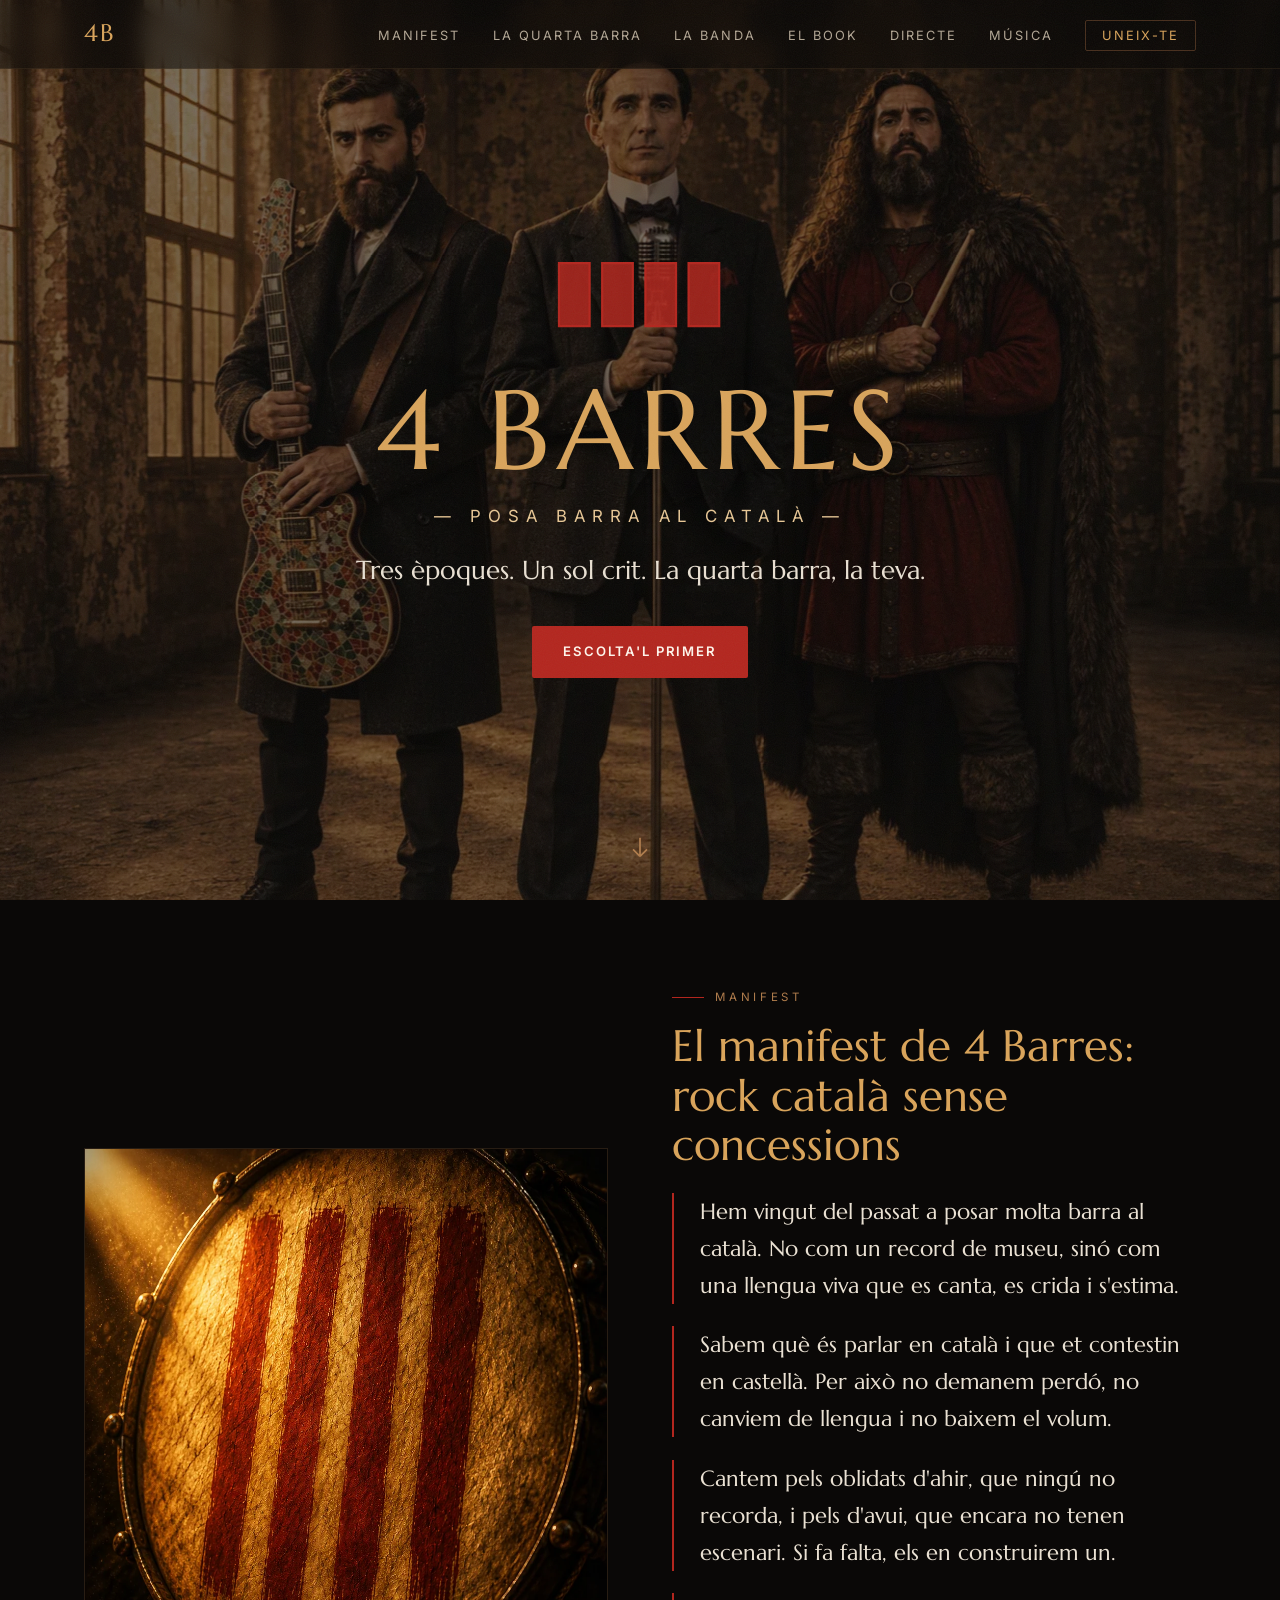
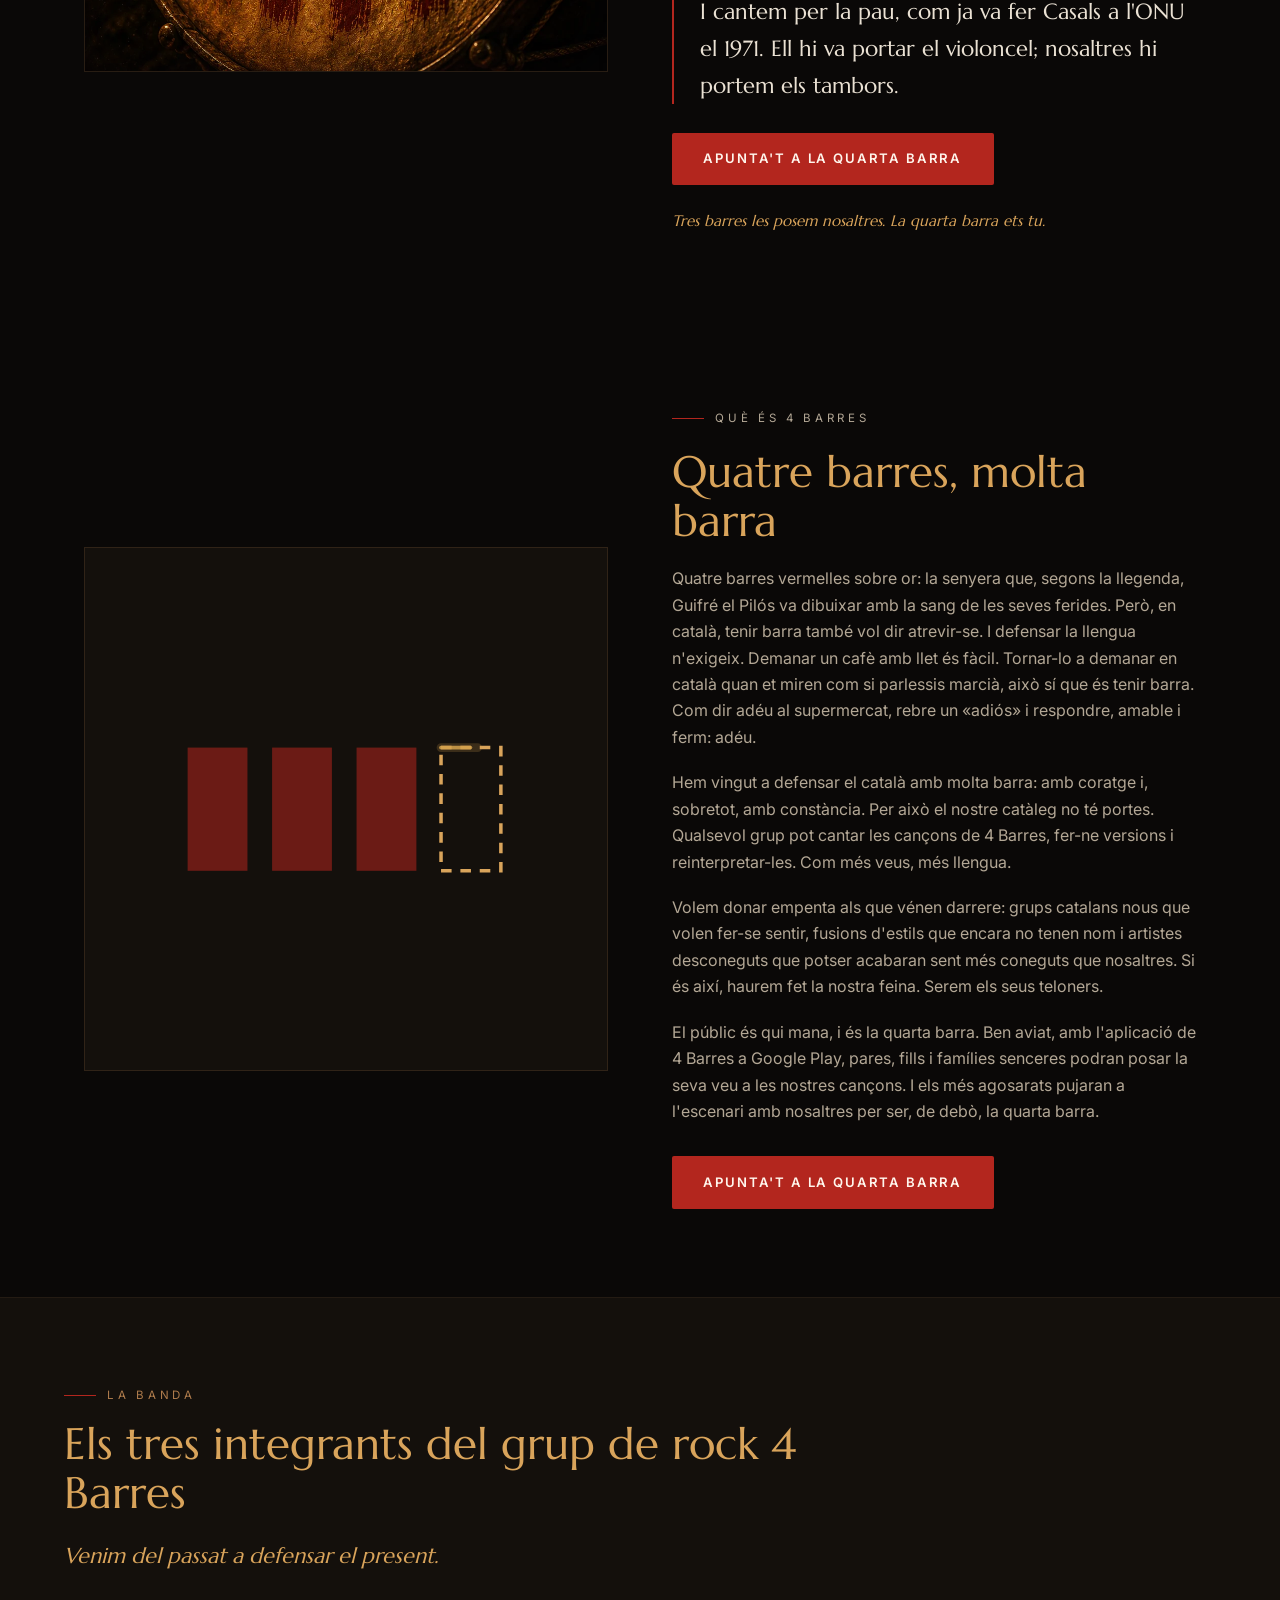
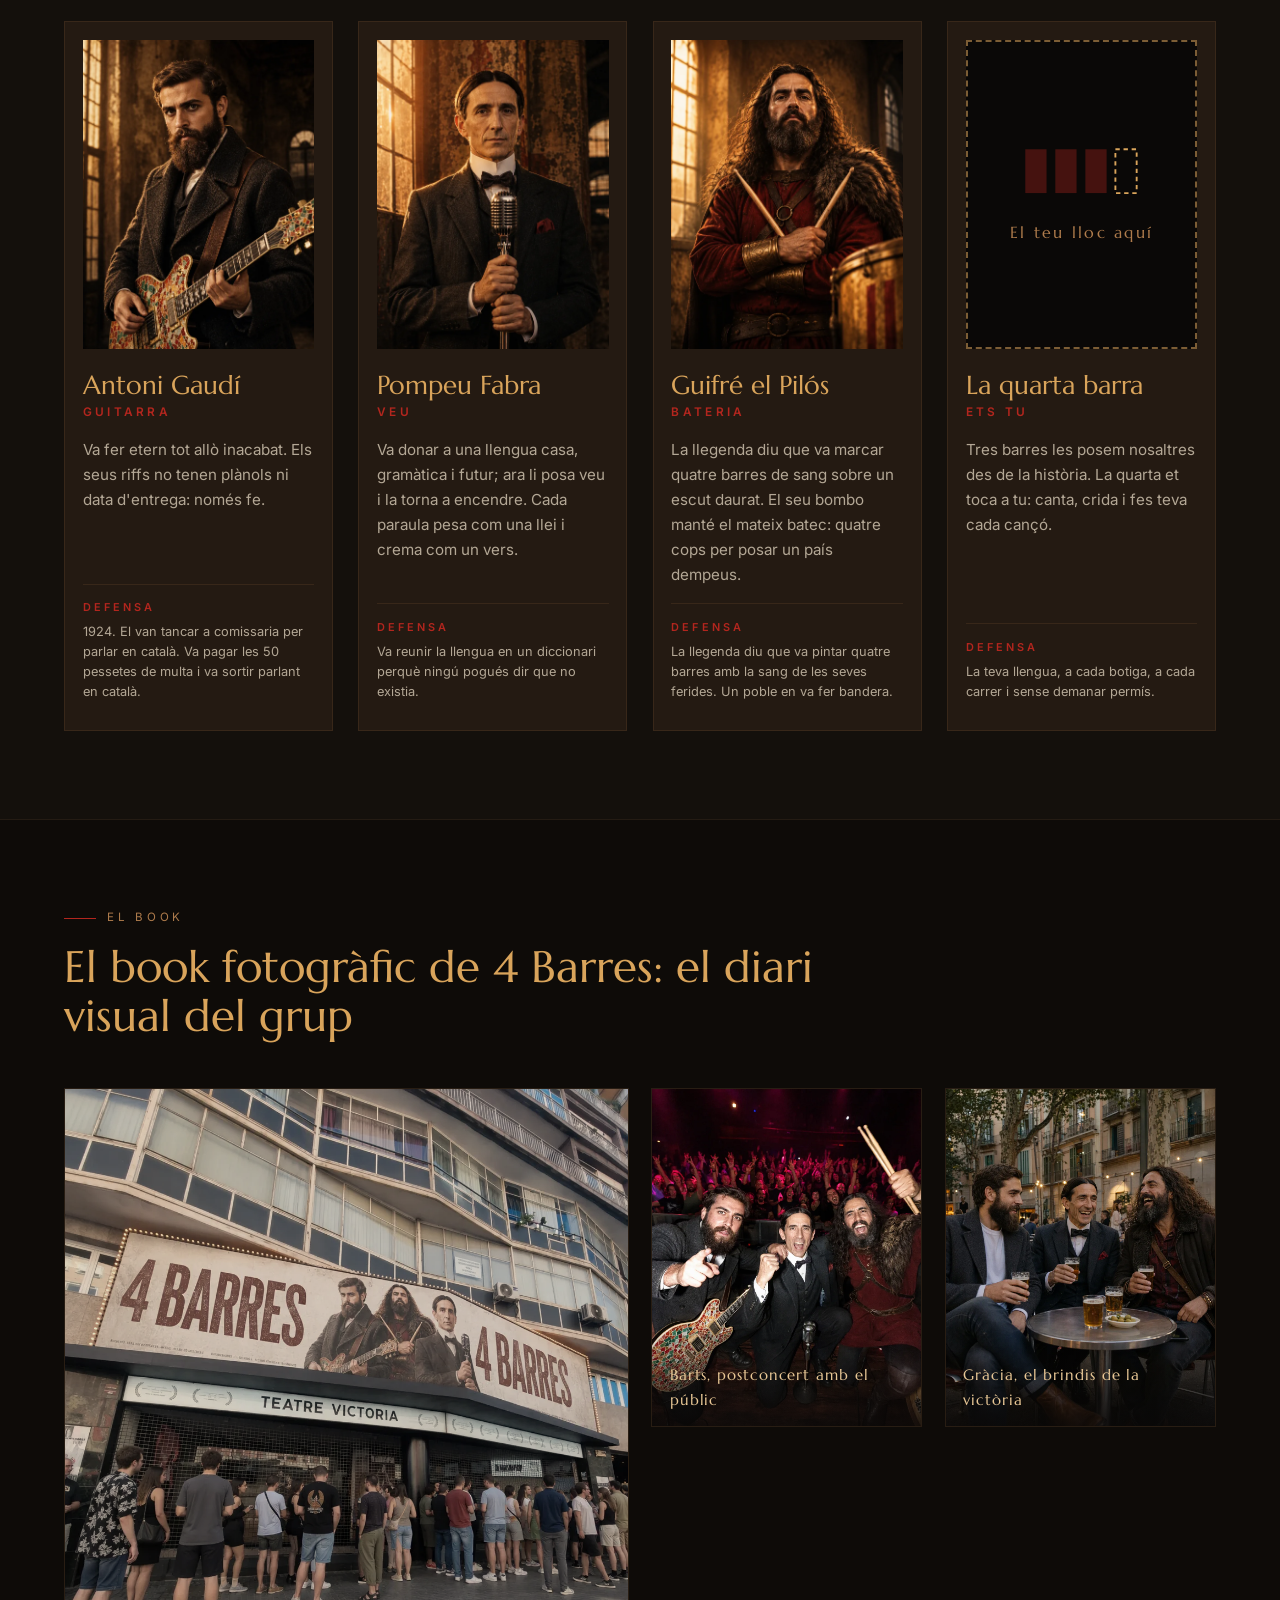
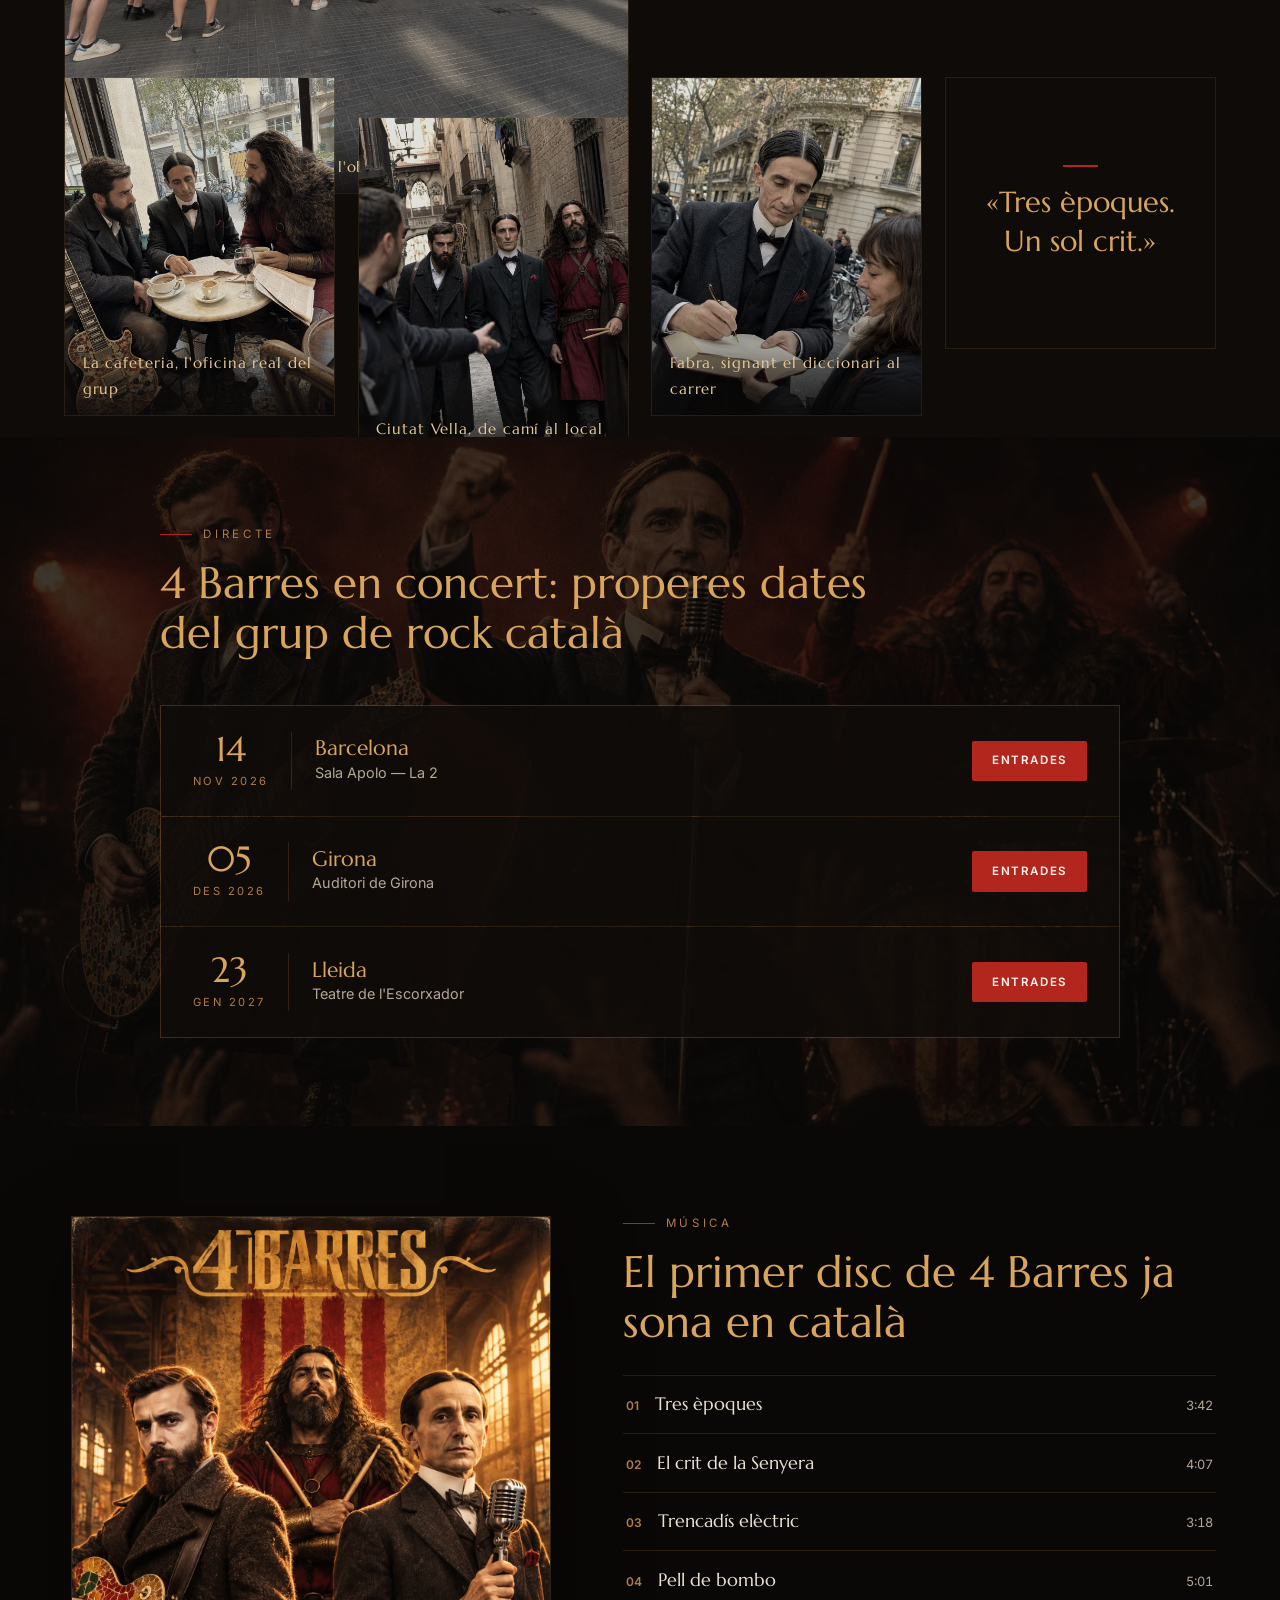
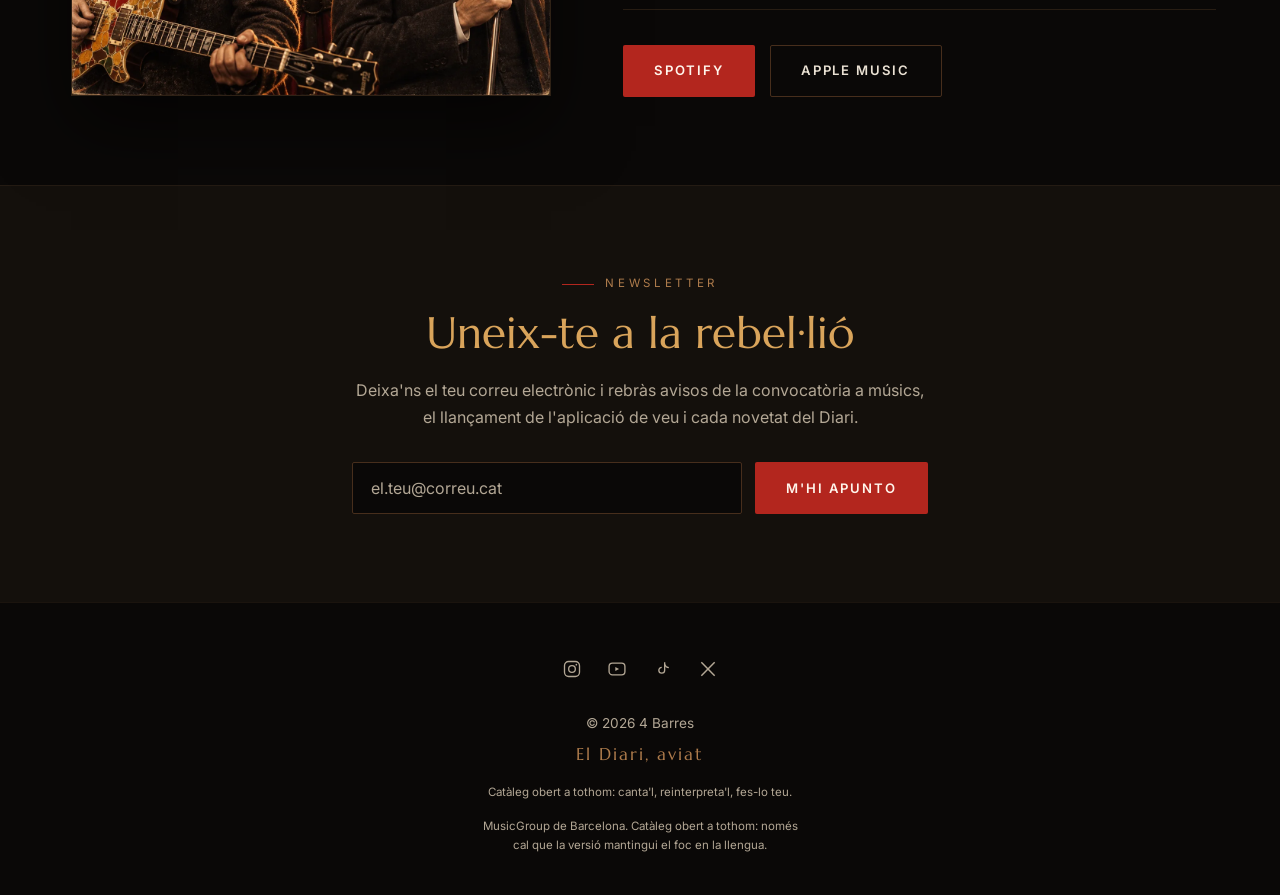
==== index.html @ 34c11846 "Actualitzacio de continguts: eslogan, manifest, quarta barra, banda i book" ====
<!DOCTYPE html>
<html lang="ca">
<head>
  <meta charset="UTF-8">
  <meta name="viewport" content="width=device-width, initial-scale=1.0">

  <!-- SEO principal -->
  <title>4 Barres | Posa barra al català</title>
  <meta name="description" content="4 Barres, el primer grup de rock català interactiu: Gaudí, Fabra i Guifré a la banda; la quarta barra ets tu. Catàleg obert i rock amb molta barra.">
  <meta name="robots" content="index, follow">
  <link rel="canonical" href="https://www.4barres.cat/">

  <!-- Open Graph -->
  <meta property="og:type" content="website">
  <meta property="og:locale" content="ca_ES">
  <meta property="og:site_name" content="4 Barres">
  <meta property="og:title" content="4 Barres | Grup de rock català">
  <meta property="og:description" content="Tres èpoques. Un sol crit. Gaudí, Guifré el Pilós i Pompeu Fabra junts en un sol escenari.">
  <meta property="og:url" content="https://www.4barres.cat/">
  <meta property="og:image" content="https://www.4barres.cat/img/4BARRES_Foto4_grup_formal.png">
  <meta property="og:image:alt" content="4 Barres, el grup de rock català, posant en una fàbrica modernista amb llum daurada">

  <!-- Twitter Card -->
  <meta name="twitter:card" content="summary_large_image">
  <meta name="twitter:title" content="4 Barres | Grup de rock català">
  <meta name="twitter:description" content="Tres èpoques. Un sol crit. Gaudí, Guifré el Pilós i Pompeu Fabra junts en un sol escenari.">
  <meta name="twitter:image" content="https://www.4barres.cat/img/4BARRES_Foto4_grup_formal.png">

  <!-- Dades estructurades: grup de música -->
  <script type="application/ld+json">
  {
    "@context": "https://schema.org",
    "@type": "MusicGroup",
    "name": "4 Barres",
    "description": "4 Barres, el primer grup de rock català interactiu: Gaudí, Fabra i Guifré a la banda; la quarta barra ets tu. Catàleg obert i rock amb molta barra.",
    "genre": "Rock català",
    "url": "https://www.4barres.cat/",
    "image": "https://www.4barres.cat/img/4BARRES_Foto4_grup_formal.png",
    "foundingDate": "2026",
    "member": [
      { "@type": "Person", "name": "Antoni Gaudí", "roleName": "Guitarra" },
      { "@type": "Person", "name": "Guifré el Pilós", "roleName": "Bateria" },
      { "@type": "Person", "name": "Pompeu Fabra", "roleName": "Veu" }
    ],
    "album": {
      "@type": "MusicAlbum",
      "name": "4 Barres",
      "image": "https://www.4barres.cat/img/4BARRES_portada_album.png"
    }
  }
  </script>

  <!-- Precàrrega de la imatge del hero (la resta van amb loading="lazy") -->
  <!-- Precàrrega del hero en WebP amb fallback PNG (la resta van amb loading="lazy") -->
  <link rel="preload" as="image" href="img/4BARRES_Foto4_grup_formal.webp" type="image/webp">
  <link rel="preload" as="image" href="img/4BARRES_Foto4_grup_formal.png" type="image/png">

  <!-- Tipografies: Marcellus (serif modernista) i Inter (sans geomètrica) -->
  <link rel="preconnect" href="https://fonts.googleapis.com">
  <link rel="preconnect" href="https://fonts.gstatic.com" crossorigin>
  <link href="https://fonts.googleapis.com/css2?family=Marcellus&family=Inter:wght@400;500;600&display=swap" rel="stylesheet">

  <link rel="stylesheet" href="style.css">
</head>
<body>

  <!-- Grana global: overlay subtil de textura via CSS -->
  <div class="grana" aria-hidden="true"></div>

  <!-- Navegació adhesiva -->
  <header class="capcalera">
    <nav class="nav" aria-label="Navegació principal">
      <a class="nav__logo" href="#inici" aria-label="4 Barres — tornar a l'inici">4B</a>
      <button class="nav__hamburguesa" id="hamburguesa" aria-expanded="false" aria-controls="menu" aria-label="Obrir el menú">
        <span></span><span></span><span></span>
      </button>
      <ul class="nav__llista" id="menu">
        <li><a href="#manifest">Manifest</a></li>
        <li><a href="#la-quarta-barra">La quarta barra</a></li>
        <li><a href="#la-banda">La Banda</a></li>
        <li><a href="#el-book">El Book</a></li>
        <li><a href="#directe">Directe</a></li>
        <li><a href="#musica">Música</a></li>
        <li><a class="nav__cta" href="#uneix-te">Uneix-te</a></li>
      </ul>
    </nav>
  </header>

  <main>

    <!-- 1. HERO -->
    <section class="hero" id="inici">
      <div class="hero__fons">
        <picture>
          <source media="(max-width: 768px)" srcset="img/4BARRES_Foto4_grup_formal_mobile.webp" type="image/webp">
          <source srcset="img/4BARRES_Foto4_grup_formal.webp" type="image/webp">
          <img src="img/4BARRES_Foto4_grup_formal.png"
               alt="4 Barres, el grup de rock català, posant en una fàbrica modernista il·luminada amb llum daurada de capvespre"
               fetchpriority="high" id="heroImg" width="1536" height="1024">
        </picture>
      </div>
      <div class="hero__vel" aria-hidden="true"></div>

      <div class="hero__contingut">
        <!-- Intro: quatre barres vermelles que es pinten amb traç SVG -->
        <svg class="hero__barres" viewBox="0 0 200 90" role="img" aria-label="Les quatre barres vermelles de la Senyera">
          <rect class="barra" x="10"  y="10" width="34" height="70" pathLength="1"/>
          <rect class="barra" x="58"  y="10" width="34" height="70" pathLength="1"/>
          <rect class="barra" x="106" y="10" width="34" height="70" pathLength="1"/>
          <rect class="barra" x="154" y="10" width="34" height="70" pathLength="1"/>
        </svg>

        <h1 class="hero__titol">
          4 BARRES
          <span class="hero__subtitol">— Posa barra al català —</span>
          <!-- Text accessible per al SEO: el subtítol visible ara és l'eslògan corporatiu -->
          <span class="sr-only">Grup de rock català</span>
        </h1>
        <p class="hero__tagline">Tres èpoques. Un sol crit. La quarta barra, la teva.</p>
        <a class="btn btn--vermell" href="#musica">Escolta'l primer</a>
      </div>

      <a class="hero__fletxa" href="#manifest" aria-label="Baixa al manifest">
        <svg viewBox="0 0 24 24" width="28" height="28" fill="none" stroke="currentColor" stroke-width="1.5" aria-hidden="true">
          <path d="M12 4v16m0 0l-6-6m6 6l6-6"/>
        </svg>
      </a>
    </section>

    <!-- 2. MANIFEST -->
    <section class="manifest seccio" id="manifest">
      <div class="manifest__media revelar">
        <picture>
          <source srcset="img/4BARRES_Foto11_macro_bombo.webp" type="image/webp">
          <img src="img/4BARRES_Foto11_macro_bombo.png"
               alt="Primer pla del bombo de 4 Barres, amb les quatre barres vermelles pintades a la pell del tambor"
               loading="lazy" width="1024" height="1024">
        </picture>
      </div>
      <div class="manifest__text revelar">
        <p class="etiqueta">Manifest</p>
        <h2>El manifest de 4 Barres: rock català sense concessions</h2>
        <div class="manifest__linies">
          <p>Hem vingut del passat a posar molta barra al català. No com un record de museu, sinó com una llengua viva que es canta, es crida i s'estima.</p>
          <p>Sabem què és parlar en català i que et contestin en castellà. Per això no demanem perdó, no canviem de llengua i no baixem el volum.</p>
          <p>Cantem pels oblidats d'ahir, que ningú no recorda, i pels d'avui, que encara no tenen escenari. Si fa falta, els en construirem un.</p>
          <p>I cantem per la pau, com ja va fer Casals a l'ONU el 1971. Ell hi va portar el violoncel; nosaltres hi portem els tambors.</p>
        </div>
        <a class="btn btn--vermell" href="#uneix-te">Apunta't a la quarta barra</a>
        <p class="manifest__firma">Tres barres les posem nosaltres. La quarta barra ets tu.</p>
      </div>
    </section>

    <!-- 3. QUÈ ÉS 4 BARRES: la quarta barra és el públic -->
    <section class="quarta seccio" id="la-quarta-barra">
      <div class="quarta__media revelar" aria-hidden="true">
        <!-- Les quatre barres com a element visual, en el traç del hero -->
        <svg viewBox="0 0 200 90" role="presentation" focusable="false">
          <rect x="10"  y="10" width="34" height="70" class="quarta__barra"/>
          <rect x="58"  y="10" width="34" height="70" class="quarta__barra"/>
          <rect x="106" y="10" width="34" height="70" class="quarta__barra"/>
          <rect x="154" y="10" width="34" height="70" class="quarta__barra quarta__barra--public"/>
          <rect x="154" y="10" width="34" height="70" class="quarta__barra--halo" pathLength="1" aria-hidden="true"/>
          <rect x="154" y="10" width="34" height="70" class="quarta__barra--llum" pathLength="1" aria-hidden="true"/>
        </svg>
      </div>
      <div class="quarta__text revelar">
        <p class="etiqueta">Què és 4 Barres</p>
        <h2>Quatre barres, molta barra</h2>
        <p>Quatre barres vermelles sobre or: la senyera que, segons la llegenda, Guifré el Pilós va dibuixar amb la sang de les seves ferides. Però, en català, tenir barra també vol dir atrevir-se. I defensar la llengua n'exigeix. Demanar un cafè amb llet és fàcil. Tornar-lo a demanar en català quan et miren com si parlessis marcià, això sí que és tenir barra. Com dir adéu al supermercat, rebre un «adiós» i respondre, amable i ferm: adéu.</p>
        <p>Hem vingut a defensar el català amb molta barra: amb coratge i, sobretot, amb constància. Per això el nostre catàleg no té portes. Qualsevol grup pot cantar les cançons de 4 Barres, fer-ne versions i reinterpretar-les. Com més veus, més llengua.</p>
        <p>Volem donar empenta als que vénen darrere: grups catalans nous que volen fer-se sentir, fusions d'estils que encara no tenen nom i artistes desconeguts que potser acabaran sent més coneguts que nosaltres. Si és així, haurem fet la nostra feina. Serem els seus teloners.</p>
        <p>El públic és qui mana, i és la quarta barra. Ben aviat, amb l'aplicació de 4 Barres a Google Play, pares, fills i famílies senceres podran posar la seva veu a les nostres cançons. I els més agosarats pujaran a l'escenari amb nosaltres per ser, de debò, la quarta barra.</p>
        <a class="btn btn--vermell" href="#uneix-te">Apunta't a la quarta barra</a>
      </div>
    </section>

    <!-- 4. LA BANDA -->
    <section class="banda seccio" id="la-banda">
      <div class="seccio__cap revelar">
        <p class="etiqueta">La Banda</p>
        <h2>Els tres integrants del grup de rock 4 Barres</h2>
        <p class="banda__subtitol">Venim del passat a defensar el present.</p>
      </div>
      <div class="banda__grid">
        <article class="targeta revelar">
          <figure class="targeta__foto">
            <picture>
              <source srcset="img/4BARRES_Foto1_Gaudi_press.webp" type="image/webp">
              <img src="img/4BARRES_Foto1_Gaudi_press.png"
                   alt="Antoni Gaudí, guitarrista de 4 Barres, amb la seva guitarra de trencadís en una imatge promocional"
                   loading="lazy" width="1024" height="1280">
            </picture>
          </figure>
          <h3>Antoni Gaudí</h3>
          <p class="targeta__instrument">Guitarra</p>
          <p class="targeta__bio">Va fer etern tot allò inacabat. Els seus riffs no tenen plànols ni data d'entrega: només fe.</p>
          <p class="targeta__defensa"><span class="targeta__defensa-label">Defensa</span>1924. El van tancar a comissaria per parlar en català. Va pagar les 50 pessetes de multa i va sortir parlant en català.</p>
        </article>
        <article class="targeta revelar">
          <figure class="targeta__foto">
            <picture>
              <source srcset="img/4BARRES_Foto2_Fabra_press.webp" type="image/webp">
              <img src="img/4BARRES_Foto2_Fabra_press.png"
                   alt="Pompeu Fabra, veu de 4 Barres, davant el micro en una imatge promocional del grup"
                   loading="lazy" width="1024" height="1280">
            </picture>
          </figure>
          <h3>Pompeu Fabra</h3>
          <p class="targeta__instrument">Veu</p>
          <p class="targeta__bio">Va donar a una llengua casa, gramàtica i futur; ara li posa veu i la torna a encendre. Cada paraula pesa com una llei i crema com un vers.</p>
          <p class="targeta__defensa"><span class="targeta__defensa-label">Defensa</span>Va reunir la llengua en un diccionari perquè ningú pogués dir que no existia.</p>
        </article>
        <article class="targeta revelar">
          <figure class="targeta__foto">
            <picture>
              <source srcset="img/4BARRES_Foto3_Guifre_press.webp" type="image/webp">
              <img src="img/4BARRES_Foto3_Guifre_press.png"
                   alt="Guifré el Pilós, bateria de 4 Barres, amb les baquetes a punt en una imatge promocional"
                   loading="lazy" width="1024" height="1280">
            </picture>
          </figure>
          <h3>Guifré el Pilós</h3>
          <p class="targeta__instrument">Bateria</p>
          <p class="targeta__bio">La llegenda diu que va marcar quatre barres de sang sobre un escut daurat. El seu bombo manté el mateix batec: quatre cops per posar un país dempeus.</p>
          <p class="targeta__defensa"><span class="targeta__defensa-label">Defensa</span>La llegenda diu que va pintar quatre barres amb la sang de les seves ferides. Un poble en va fer bandera.</p>
        </article>
        <!-- Quarta targeta: espai reservat al públic, sense foto -->
        <article class="targeta targeta--public revelar">
          <div class="targeta__placeholder" role="img" aria-label="Espai reservat per al públic: la quarta barra de 4 Barres">
            <svg viewBox="0 0 200 90" aria-hidden="true" focusable="false">
              <rect x="10"  y="10" width="34" height="70"/>
              <rect x="58"  y="10" width="34" height="70"/>
              <rect x="106" y="10" width="34" height="70"/>
              <rect x="154" y="10" width="34" height="70" class="targeta__placeholder-barra"/>
            </svg>
            <p>El teu lloc aquí</p>
          </div>
          <h3>La quarta barra</h3>
          <p class="targeta__instrument">Ets tu</p>
          <p class="targeta__bio">Tres barres les posem nosaltres des de la història. La quarta et toca a tu: canta, crida i fes teva cada cançó.</p>
          <p class="targeta__defensa"><span class="targeta__defensa-label">Defensa</span>La teva llengua, a cada botiga, a cada carrer i sense demanar permís.</p>
        </article>
      </div>
    </section>

    <!-- 5. EL BOOK: diari visual del grup -->
    <section class="book seccio" id="el-book">
      <div class="seccio__cap revelar">
        <p class="etiqueta">El Book</p>
        <h2>El book fotogràfic de 4 Barres: el diari visual del grup</h2>
      </div>
      <!-- Graella editorial: la cronologia d'un dia de concert, de la cua al carrer -->
      <div class="book__grid">
        <figure class="book__foto book__foto--gran book__foto--diurna revelar">
          <picture>
            <source srcset="img/4BARRES_FotoT13_cua_TeatreVictoria_v4.webp" type="image/webp">
            <img src="img/4BARRES_FotoT13_cua_TeatreVictoria_v4.png"
                 alt="Cua de públic davant del Teatre Victòria de Barcelona, amb la marquesina del concert de 4 Barres il·luminada"
                 loading="lazy" width="1024" height="1280">
          </picture>
          <figcaption>Teatre Victòria, la cua abans de l'obra</figcaption>
        </figure>
        <figure class="book__foto book__foto--alta revelar">
          <picture>
            <source srcset="img/4BARRES_FotoT12_postconcert_Barts.webp" type="image/webp">
            <img src="img/4BARRES_FotoT12_postconcert_Barts.png"
                 alt="Els tres membres de 4 Barres, esgotats i somrients, fotografiant-se amb el públic del Barts després del concert"
                 loading="lazy" width="1024" height="1280">
          </picture>
          <figcaption>Barts, postconcert amb el públic</figcaption>
        </figure>
        <figure class="book__foto book__foto--alta revelar">
          <picture>
            <source srcset="img/4BARRES_FotoT9_grup_terrazza_Gracia.webp" type="image/webp">
            <img src="img/4BARRES_FotoT9_grup_terrazza_Gracia.png"
                 alt="Els tres integrants de 4 Barres brindant amb cervesa en una terrassa de Gràcia al capvespre"
                 loading="lazy" width="1024" height="1280">
          </picture>
          <figcaption>Gràcia, el brindis de la victòria</figcaption>
        </figure>
        <figure class="book__foto book__foto--diurna revelar">
          <picture>
            <source srcset="img/4BARRES_FotoT8_grup_cafeteria.webp" type="image/webp">
            <img src="img/4BARRES_FotoT8_grup_cafeteria.png"
                 alt="Els tres membres de 4 Barres repassant lletres i partitures al voltant d'una taula de marbre en una cafeteria"
                 loading="lazy" width="1024" height="1280">
          </picture>
          <figcaption>La cafeteria, l'oficina real del grup</figcaption>
        </figure>
        <figure class="book__foto book__foto--diurna book__foto--desplacada revelar">
          <picture>
            <source srcset="img/4BARRES_FotoT7_grup_CiutatVella.webp" type="image/webp">
            <img src="img/4BARRES_FotoT7_grup_CiutatVella.png"
                 alt="Els tres integrants de 4 Barres, abillats d'època, al carrer del barri Gòtic de Barcelona"
                 loading="lazy" width="1024" height="1280">
          </picture>
          <figcaption>Ciutat Vella, de camí al local</figcaption>
        </figure>
        <figure class="book__foto book__foto--diurna revelar">
          <picture>
            <source srcset="img/4BARRES_FotoT6_Fabra_diccionari.webp" type="image/webp">
            <img src="img/4BARRES_FotoT6_Fabra_diccionari.png"
                 alt="Pompeu Fabra de 4 Barres signant un diccionari per a una seguidora al carrer, vestit amb el seu Smoking"
                 loading="lazy" width="1024" height="1280">
          </picture>
          <figcaption>Fabra, signant el diccionari al carrer</figcaption>
        </figure>
        <blockquote class="book__text revelar">
          <p>«Tres èpoques. Un sol crit.»</p>
        </blockquote>
      </div>
    </section>

    <!-- 6. DIRECTE -->
    <section class="directe seccio" id="directe">
      <div class="directe__fons" aria-hidden="true">
        <picture>
          <source srcset="img/4BARRES_Foto5_directe.webp" type="image/webp">
          <img src="img/4BARRES_Foto5_directe.png"
               alt=""
               loading="lazy" id="directeImg" width="1536" height="1024">
        </picture>
      </div>
      <div class="directe__vel" aria-hidden="true"></div>
      <div class="directe__contingut">
        <div class="seccio__cap revelar">
          <p class="etiqueta">Directe</p>
          <h2>4 Barres en concert: properes dates del grup de rock català</h2>
        </div>
        <ul class="concerts">
          <li class="concert revelar">
            <div class="concert__data">
              <span class="concert__dia">14</span>
              <span class="concert__mes">NOV 2026</span>
            </div>
            <div class="concert__info">
              <h3>Barcelona</h3>
              <p>Sala Apolo — La 2</p>
            </div>
            <a class="btn btn--vermell btn--petit" href="#">Entrades</a>
          </li>
          <li class="concert revelar">
            <div class="concert__data">
              <span class="concert__dia">05</span>
              <span class="concert__mes">DES 2026</span>
            </div>
            <div class="concert__info">
              <h3>Girona</h3>
              <p>Auditori de Girona</p>
            </div>
            <a class="btn btn--vermell btn--petit" href="#">Entrades</a>
          </li>
          <li class="concert revelar">
            <div class="concert__data">
              <span class="concert__dia">23</span>
              <span class="concert__mes">GEN 2027</span>
            </div>
            <div class="concert__info">
              <h3>Lleida</h3>
              <p>Teatre de l'Escorxador</p>
            </div>
            <a class="btn btn--vermell btn--petit" href="#">Entrades</a>
          </li>
        </ul>
      </div>
    </section>

    <!-- 7. MÚSICA -->
    <section class="musica seccio" id="musica">
      <div class="musica__grid">
        <figure class="musica__portada revelar">
          <picture>
            <source srcset="img/4BARRES_portada_album.webp" type="image/webp">
            <img src="img/4BARRES_portada_album.png"
                 alt="Portada del disc de 4 Barres, el grup de rock català, amb les quatre barres vermelles al fons"
                 loading="lazy" width="1254" height="1254">
          </picture>
        </figure>
        <div class="musica__contingut revelar">
          <p class="etiqueta">Música</p>
          <h2>El primer disc de 4 Barres ja sona en català</h2>
          <ol class="pistes">
            <li><span class="pista__num">01</span><span class="pista__nom">Tres èpoques</span><span class="pista__dur">3:42</span></li>
            <li><span class="pista__num">02</span><span class="pista__nom">El crit de la Senyera</span><span class="pista__dur">4:07</span></li>
            <li><span class="pista__num">03</span><span class="pista__nom">Trencadís elèctric</span><span class="pista__dur">3:18</span></li>
            <li><span class="pista__num">04</span><span class="pista__nom">Pell de bombo</span><span class="pista__dur">5:01</span></li>
          </ol>
          <div class="musica__botons">
            <a class="btn btn--vermell" href="#">Spotify</a>
            <a class="btn btn--fantasma" href="#">Apple Music</a>
          </div>
        </div>
      </div>
    </section>

    <!-- 8. UNEIX-TE -->
    <section class="uneix seccio" id="uneix-te">
      <div class="uneix__contingut revelar">
        <p class="etiqueta">Newsletter</p>
        <h2>Uneix-te a la rebel·lió</h2>
        <p class="uneix__text">Deixa'ns el teu correu electrònic i rebràs avisos de la convocatòria a músics, el llançament de l'aplicació de veu i cada novetat del Diari.</p>
        <!-- Acció placeholder: connecta aquí el teu proveïdor de correu -->
        <form class="uneix__form" id="formNewsletter" action="#" method="post" novalidate>
          <label class="sr-only" for="email">Correu electrònic</label>
          <input type="email" id="email" name="email" placeholder="el.teu@correu.cat" required autocomplete="email">
          <button class="btn btn--vermell" type="submit">M'hi apunto</button>
        </form>
        <p class="uneix__ok" id="formOk" role="status" hidden>Gràcies! Has entrat a la rebel·lió. T'escrivim aviat.</p>
      </div>
    </section>

  </main>

  <!-- PEU -->
  <footer class="peu">
    <ul class="peu__rrss" aria-label="Xarxes socials de 4 Barres">
      <li><a href="#" aria-label="Instagram de 4 Barres">
        <svg viewBox="0 0 24 24" width="20" height="20" fill="none" stroke="currentColor" stroke-width="1.6" aria-hidden="true"><rect x="3" y="3" width="18" height="18" rx="5"/><circle cx="12" cy="12" r="4"/><circle cx="17.2" cy="6.8" r="1" fill="currentColor" stroke="none"/></svg>
      </a></li>
      <li><a href="#" aria-label="YouTube de 4 Barres">
        <svg viewBox="0 0 24 24" width="20" height="20" fill="none" stroke="currentColor" stroke-width="1.6" aria-hidden="true"><rect x="2.5" y="5" width="19" height="14" rx="4"/><path d="M10 9.5v5l4.5-2.5z" fill="currentColor" stroke="none"/></svg>
      </a></li>
      <li><a href="#" aria-label="TikTok de 4 Barres">
        <svg viewBox="0 0 24 24" width="20" height="20" fill="none" stroke="currentColor" stroke-width="1.6" aria-hidden="true"><path d="M14 4v9.5a3.5 3.5 0 1 1-3.5-3.5"/><path d="M14 6.5c.8 2.3 2.6 3.7 5 3.9"/></svg>
      </a></li>
      <li><a href="#" aria-label="X de 4 Barres">
        <svg viewBox="0 0 24 24" width="20" height="20" fill="none" stroke="currentColor" stroke-width="1.8" aria-hidden="true"><path d="M4 4l16 16M20 4L4 20"/></svg>
      </a></li>
    </ul>
    <p class="peu__copy">© 2026 4 Barres</p>
    <p class="peu__diari">El Diari, aviat</p>
    <p class="peu__nota">Catàleg obert a tothom: canta'l, reinterpreta'l, fes-lo teu.</p>
    <p class="peu__nota">MusicGroup de Barcelona. Catàleg obert a tothom: només cal que la versió mantingui el foc en la llengua.</p>
  </footer>

  <script src="script.js" defer></script>
</body>
</html>
---- style.css ----
/* ============================================================
   4 BARRES — Web oficial del grup de rock català
   Paleta extreta del book fotogràfic (fosc, èpic, editorial 35mm):
   carbó #0A0807, umba #241A12, cuir #472E1C, ambre #AF7C4C,
   or vell #D9A45B. Vermell de conversió de marca: #B3261E.
   ============================================================ */

:root {
  --negre: #0a0807;
  --carbo: #14100c;
  --umba: #241a12;
  --cuir: #472e1c;
  --ambre: #af7c4c;
  --or: #d9a45b;
  --or-clar: #e9c896;
  --ivori: #eae1d3;
  --ivori-mut: #b3a795;
  --vermell: #b3261e;
  --vermell-fosc: #8c1d16;
  --serif: "Marcellus", Georgia, serif;
  --sans: "Inter", system-ui, -apple-system, sans-serif;
  --transicio: 0.35s cubic-bezier(0.22, 0.8, 0.35, 1);
}

/* ---------- Base ---------- */
*,
*::before,
*::after {
  box-sizing: border-box;
  margin: 0;
  padding: 0;
}

html {
  scroll-behavior: smooth;
  scroll-padding-top: 4.5rem;
}

body {
  background-color: var(--negre);
  color: var(--ivori);
  font-family: var(--sans);
  font-size: 1rem;
  line-height: 1.65;
  -webkit-font-smoothing: antialiased;
  overflow-x: hidden;
}

img {
  display: block;
  width: 100%;
  height: 100%;
  object-fit: cover;
}

h1, h2, h3 {
  font-family: var(--serif);
  font-weight: 400;
  line-height: 1.12;
  color: var(--or);
}

h2 {
  font-size: clamp(1.75rem, 4.5vw, 2.75rem);
  margin-bottom: 1.25rem;
  max-width: 22ch;
}

a {
  color: inherit;
  text-decoration: none;
}

/* Focus visible: anell daurat, accessible i dins la paleta */
:focus-visible {
  outline: 2px solid var(--or);
  outline-offset: 3px;
  border-radius: 2px;
}

.sr-only {
  position: absolute;
  width: 1px;
  height: 1px;
  overflow: hidden;
  clip: rect(0 0 0 0);
  white-space: nowrap;
}

/* ---------- Grana global (overlay subtil de textura) ---------- */
.grana {
  position: fixed;
  inset: 0;
  z-index: 100;
  pointer-events: none;
  opacity: 0.055;
  background-image: url("data:image/svg+xml,%3Csvg xmlns='http://www.w3.org/2000/svg' width='240' height='240'%3E%3Cfilter id='n'%3E%3CfeTurbulence type='fractalNoise' baseFrequency='0.9' numOctaves='2' stitchTiles='stitch'/%3E%3C/filter%3E%3Crect width='240' height='240' filter='url(%23n)'/%3E%3C/svg%3E");
}

/* ---------- Etiquetes de secció ---------- */
.etiqueta {
  font-size: 0.72rem;
  letter-spacing: 0.32em;
  text-transform: uppercase;
  color: var(--ambre);
  margin-bottom: 0.9rem;
}

.etiqueta::before {
  content: "";
  display: inline-block;
  width: 2rem;
  height: 1px;
  background: var(--vermell);
  vertical-align: middle;
  margin-right: 0.7rem;
}

/* ---------- Botons: l'únic element sempre vermell ---------- */
.btn {
  display: inline-flex;
  align-items: center;
  justify-content: center;
  gap: 0.5rem;
  padding: 0.9rem 1.9rem;
  font-family: var(--sans);
  font-size: 0.82rem;
  font-weight: 600;
  letter-spacing: 0.14em;
  text-transform: uppercase;
  border: 1px solid transparent;
  border-radius: 2px;
  cursor: pointer;
  transition: background-color var(--transicio), transform var(--transicio), box-shadow var(--transicio);
}

.btn--vermell {
  background-color: var(--vermell);
  color: #fff5ec;
}

.btn--vermell:hover {
  background-color: var(--vermell-fosc);
  transform: translateY(-2px);
  box-shadow: 0 10px 28px rgba(179, 38, 30, 0.32);
}

.btn--petit {
  padding: 0.6rem 1.2rem;
  font-size: 0.72rem;
}

.btn--fantasma {
  background-color: transparent;
  color: var(--ivori);
  border-color: var(--cuir);
}

.btn--fantasma:hover {
  border-color: var(--ambre);
  color: var(--or-clar);
  transform: translateY(-2px);
}

/* ---------- Capçalera adhesiva ---------- */
.capcalera {
  position: fixed;
  top: 0;
  left: 0;
  right: 0;
  z-index: 50;
  background: rgba(10, 8, 7, 0.55);
  backdrop-filter: blur(10px);
  -webkit-backdrop-filter: blur(10px);
  border-bottom: 1px solid rgba(175, 124, 76, 0.12);
  transition: background-color var(--transicio);
}

.capcalera--fosca {
  background: rgba(10, 8, 7, 0.92);
}

.nav {
  max-width: 72rem;
  margin: 0 auto;
  padding: 0.9rem 1.25rem;
  display: flex;
  align-items: center;
  justify-content: space-between;
}

.nav__logo {
  font-family: var(--serif);
  font-size: 1.5rem;
  color: var(--or);
  letter-spacing: 0.08em;
}

.nav__llista {
  list-style: none;
  display: flex;
  align-items: center;
  gap: 2rem;
}

.nav__llista a {
  font-size: 0.8rem;
  letter-spacing: 0.16em;
  text-transform: uppercase;
  color: var(--ivori-mut);
  transition: color var(--transicio);
}

.nav__llista a:hover {
  color: var(--or-clar);
}

.nav__cta {
  color: var(--or) !important;
  border: 1px solid var(--cuir);
  padding: 0.45rem 1rem;
  border-radius: 2px;
}

.nav__cta:hover {
  border-color: var(--vermell);
}

/* Hamburguesa (visible només en mòbil) */
.nav__hamburguesa {
  display: none;
  flex-direction: column;
  gap: 5px;
  background: none;
  border: none;
  padding: 0.4rem;
  cursor: pointer;
}

.nav__hamburguesa span {
  display: block;
  width: 24px;
  height: 2px;
  background: var(--or);
  transition: transform var(--transicio), opacity var(--transicio);
}

.nav__hamburguesa[aria-expanded="true"] span:nth-child(1) {
  transform: translateY(7px) rotate(45deg);
}

.nav__hamburguesa[aria-expanded="true"] span:nth-child(2) {
  opacity: 0;
}

.nav__hamburguesa[aria-expanded="true"] span:nth-child(3) {
  transform: translateY(-7px) rotate(-45deg);
}

/* ---------- Hero ---------- */
.hero {
  position: relative;
  min-height: 100svh;
  display: flex;
  align-items: center;
  justify-content: center;
  text-align: center;
  overflow: hidden;
}

.hero__fons {
  position: absolute;
  /* Anclat a dalt: el marge extra va sota, per al parallax,
     així les cares del grup mai queden fora de l'encuadre */
  inset: 0 0 -14% 0;
  z-index: 0;
  will-change: transform;
}

.hero__fons img {
  /* Lleuger biaix cap a dalt per conservar aire sobre les cares */
  object-position: center 12%;
}

.hero__vel {
  position: absolute;
  inset: 0;
  z-index: 1;
  /* Vel fosc per garantir contrast AA del text damunt la foto */
  background-color: rgba(10, 8, 7, 0.55);
}

.hero__contingut {
  position: relative;
  z-index: 2;
  padding: 6rem 1.25rem 4rem;
  max-width: 46rem;
}

/* Quatre barres pintant-se amb traç SVG */
.hero__barres {
  width: min(180px, 40vw);
  height: auto;
  margin-bottom: 1.6rem;
}

.hero__barres .barra {
  fill: rgba(179, 38, 30, 0);
  stroke: var(--vermell);
  stroke-width: 2.5;
  stroke-dasharray: 1;
  stroke-dashoffset: 1;
  animation: pintar 0.9s cubic-bezier(0.6, 0, 0.3, 1) forwards,
             omplir 0.6s ease forwards;
}

.hero__barres .barra:nth-child(1) { animation-delay: 0.2s, 0.9s; }
.hero__barres .barra:nth-child(2) { animation-delay: 0.45s, 1.15s; }
.hero__barres .barra:nth-child(3) { animation-delay: 0.7s, 1.4s; }
.hero__barres .barra:nth-child(4) { animation-delay: 0.95s, 1.65s; }

@keyframes pintar {
  to { stroke-dashoffset: 0; }
}

@keyframes omplir {
  to { fill: rgba(179, 38, 30, 0.85); }
}

.hero__titol {
  font-size: clamp(3.2rem, 12vw, 7rem);
  letter-spacing: 0.06em;
  color: var(--or);
  text-shadow: 0 4px 40px rgba(0, 0, 0, 0.6);
  opacity: 0;
  transform: translateY(24px);
  animation: apareixer 1s cubic-bezier(0.22, 0.8, 0.35, 1) 1.7s forwards;
}

.hero__subtitol {
  display: block;
  font-family: var(--sans);
  font-size: clamp(0.85rem, 2.2vw, 1.05rem);
  letter-spacing: 0.42em;
  text-transform: uppercase;
  color: var(--or-clar);
  margin-top: 0.9rem;
}

.hero__tagline {
  font-family: var(--serif);
  font-size: clamp(1.15rem, 3vw, 1.6rem);
  color: var(--ivori);
  margin: 1.4rem 0 2.2rem;
  opacity: 0;
  animation: apareixer 1s ease 2.2s forwards;
}

.hero .btn {
  opacity: 0;
  animation: apareixer 1s ease 2.5s forwards;
}

@keyframes apareixer {
  to { opacity: 1; transform: translateY(0); }
}

.hero__fletxa {
  position: absolute;
  bottom: 2rem;
  left: 50%;
  transform: translateX(-50%);
  z-index: 2;
  color: var(--ambre);
  animation: rebot 2.4s ease-in-out infinite;
}

@keyframes rebot {
  0%, 100% { transform: translate(-50%, 0); }
  50% { transform: translate(-50%, 10px); }
}

/* ---------- Hero en mòbil: el grup sencer sempre visible ----------
   En pantalla vertical la foto panoràmica no pot fer cover sense
   retallar els integrants dels costats. Solució editorial: la imatge
   es mostra sencera a dalt (amplada completa, alçada natural) i el
   contingut (títol, tagline, CTA) va a sota sobre el fons fosc. */
@media (max-width: 51.99rem) {
  /* La capçalera deixa de tapar la foto: ocupa el seu lloc en el flux
     i s'enganxa a dalt només en fer scroll (mateix comportament però
     sense cobrir els caps del grup). Sense backdrop-filter: si no,
     la capçalera es converteix en el bloc contenidor dels elements
     fixed i el panell del menú quedaria atrapat dins seu (68px) */
  .capcalera {
    position: sticky;
    backdrop-filter: none;
    -webkit-backdrop-filter: none;
  }

  .hero {
    min-height: 0;
    display: block;
  }

  .hero__fons {
    position: relative;
    inset: auto;
    height: auto;
    will-change: auto;
  }

  .hero__fons img {
    width: 100%;
    height: auto;
    object-fit: initial;
    object-position: initial;
    display: block;
    transform: none !important;
  }

  /* Sense vel: el text ja no va damunt de la foto */
  .hero__vel {
    display: none;
  }

  .hero__contingut {
    padding: 2.6rem 1.25rem 3.5rem;
    margin: 0 auto;
  }

  .hero__fletxa {
    position: static;
    transform: none;
    display: inline-block;
    margin-top: 1rem;
    animation: rebotMobil 2.4s ease-in-out infinite;
  }
}

@keyframes rebotMobil {
  0%, 100% { transform: translateY(0); }
  50% { transform: translateY(8px); }
}

/* Hero mòbil (≤768px): contenidor gairebé quadrat per veure el grup
   més gran; el recorteix queda definit per object-position */
@media (max-width: 48rem) {
  .hero__fons {
    aspect-ratio: 1 / 1;
  }

  .hero__fons img {
    height: 100%;
    object-fit: cover;
    object-position: 50% 40%;
  }
}

/* ---------- Seccions genèriques ---------- */
.seccio {
  padding: 5.5rem 1.25rem;
}

.seccio__cap {
  max-width: 72rem;
  margin: 0 auto 3rem;
}

/* Revelat en fer scroll (activat per JS amb IntersectionObserver) */
.revelar {
  opacity: 0;
  transform: translateY(32px);
  transition: opacity 0.8s cubic-bezier(0.22, 0.8, 0.35, 1), transform 0.8s cubic-bezier(0.22, 0.8, 0.35, 1);
}

.revelar.revelat {
  opacity: 1;
  transform: translateY(0);
}

/* ---------- Manifest (pantalla partida) ---------- */
/* La secció "Què és 4 Barres" comparteix aquesta mateixa estètica:
   pantalla partida, mateixa graella i mateixos ritmes */
.manifest,
.quarta {
  display: grid;
  grid-template-columns: 1fr;
  gap: 2.5rem;
  max-width: 72rem;
  margin: 0 auto;
  align-items: center;
}

.manifest__media {
  position: relative;
  aspect-ratio: 1;
  max-height: 34rem;
  overflow: hidden;
  border: 1px solid rgba(175, 124, 76, 0.18);
}

.manifest__media::after {
  content: "";
  position: absolute;
  inset: 0;
  box-shadow: inset 0 0 60px rgba(10, 8, 7, 0.5);
}

/* Bloc visual de "Què és 4 Barres": les quatre barres en traç,
   la quarta puntejada daurada per marcar que és del públic */
.quarta__media {
  position: relative;
  aspect-ratio: 1;
  max-height: 34rem;
  display: flex;
  align-items: center;
  justify-content: center;
  border: 1px solid rgba(175, 124, 76, 0.18);
  background-color: var(--carbo);
}

.quarta__media svg {
  width: min(70%, 22rem);
  height: auto;
}

.quarta__barra {
  fill: rgba(179, 38, 30, 0.55);
}

.quarta__barra--public {
  fill: transparent;
  stroke: var(--or);
  stroke-width: 2;
  stroke-dasharray: 6 5;
}

/* Destell daurat que recorre el contorn de la barra del públic:
   halo suau + nucli, animats amb dashoffset (cap filtre ni ombra).
   pathLength=1: la volta sencera del contorn dura 4 s, lineal, en bucle */
.quarta__barra--halo,
.quarta__barra--llum {
  fill: none;
  stroke: #d4a24c;
  stroke-linecap: round;
  pointer-events: none;
}

.quarta__barra--halo {
  stroke-width: 5;
  opacity: 0.2;
  stroke-dasharray: 0.1 0.9;
  animation: quartabarra-llum 4s linear infinite;
}

.quarta__barra--llum {
  stroke-width: 2.2;
  opacity: 0.85;
  stroke-dasharray: 0.08 0.92;
  animation: quartabarra-llum 4s linear infinite;
}

@keyframes quartabarra-llum {
  to { stroke-dashoffset: -1; }
}

.quarta__text p {
  color: var(--ivori-mut);
  margin-bottom: 1.2rem;
  max-width: 58ch;
}

.quarta__text .btn {
  margin-top: 0.8rem;
}

.manifest__linies {
  list-style: none;
  display: grid;
  gap: 1.4rem;
  margin-top: 1.5rem;
}

.manifest__linies p {
  font-family: var(--serif);
  font-size: clamp(1.1rem, 2.4vw, 1.4rem);
  color: var(--ivori);
  padding-left: 1.6rem;
  border-left: 2px solid var(--vermell);
}

/* CTA i signatura daurada del manifest (actualitzacio de contingut) */
.manifest__text .btn {
  margin-top: 1.8rem;
}

.manifest__firma {
  margin-top: 1.4rem;
  font-family: var(--serif);
  font-style: italic;
  font-size: 0.95rem;
  color: var(--or);
}

/* ---------- La Banda ---------- */
.banda {
  background-color: var(--carbo);
  border-top: 1px solid rgba(175, 124, 76, 0.1);
  border-bottom: 1px solid rgba(175, 124, 76, 0.1);
}

.banda__grid {
  max-width: 72rem;
  margin: 0 auto;
  display: grid;
  grid-template-columns: 1fr;
  gap: 2rem;
}

.targeta {
  /* Columna flex per ancorar el bloc DEFENSA a la base de la targeta:
     així totes les línies de DEFENSA queden anivellades en horitzontal */
  display: flex;
  flex-direction: column;
  height: 100%;
  background-color: var(--umba);
  border: 1px solid rgba(175, 124, 76, 0.14);
  padding: 1.1rem 1.1rem 1.8rem;
  transition: transform var(--transicio), box-shadow var(--transicio), border-color var(--transicio);
}

/* Elevació daurada en passar-hi el cursor */
.targeta:hover {
  transform: translateY(-10px);
  border-color: var(--ambre);
  box-shadow: 0 24px 50px rgba(217, 164, 91, 0.14), 0 6px 18px rgba(0, 0, 0, 0.45);
}

.targeta__foto {
  aspect-ratio: 3 / 4;
  overflow: hidden;
  margin-bottom: 1.4rem;
}

.targeta__foto img {
  transition: transform 0.8s cubic-bezier(0.22, 0.8, 0.35, 1);
}

.targeta:hover .targeta__foto img {
  transform: scale(1.045);
}

.targeta h3 {
  font-size: 1.6rem;
  margin-bottom: 0.2rem;
}

.targeta__instrument {
  font-size: 0.74rem;
  letter-spacing: 0.28em;
  text-transform: uppercase;
  color: var(--vermell);
  font-weight: 600;
  margin-bottom: 0.9rem;
}

.targeta__bio {
  font-size: 0.95rem;
  color: var(--ivori-mut);
  /* Espai mínim abans del bloc DEFENSA: en escriptori la separació
     real la marca el margin-top: auto d'aquest bloc */
  margin-bottom: 1rem;
}

/* Subtitol daurat i cursiu sota el titular de La Banda */
.banda__subtitol {
  font-family: var(--serif);
  font-style: italic;
  font-size: clamp(1.05rem, 2.2vw, 1.35rem);
  color: var(--or);
  margin-top: 0.8rem;
}

/* Linia DEFENSA: fet historic de cada integrant, en gris clar */
.targeta__defensa {
  margin-top: auto;
  padding-top: 0.9rem;
  border-top: 1px solid rgba(175, 124, 76, 0.14);
  font-size: 0.8rem;
  line-height: 1.55;
  color: var(--ivori-mut);
}

.targeta__defensa-label {
  display: block;
  font-size: 0.68rem;
  letter-spacing: 0.28em;
  text-transform: uppercase;
  color: var(--vermell);
  font-weight: 600;
  margin-bottom: 0.4rem;
}

/* Quarta targeta: espai reservat al públic, sense foto.
   Fons fosc i vora daurada discontinua, amb la quarta barra puntejada. */
.targeta__placeholder {
  aspect-ratio: 3 / 4;
  margin-bottom: 1.4rem;
  display: flex;
  flex-direction: column;
  align-items: center;
  justify-content: center;
  gap: 1.2rem;
  background-color: var(--negre);
  border: 2px dashed rgba(217, 164, 91, 0.55);
}

.targeta__placeholder svg {
  width: 55%;
  height: auto;
}

.targeta__placeholder rect {
  fill: rgba(179, 38, 30, 0.35);
}

.targeta__placeholder .targeta__placeholder-barra {
  fill: transparent;
  stroke: var(--or);
  stroke-width: 3;
  stroke-dasharray: 7 6;
}

.targeta__placeholder p {
  font-family: var(--serif);
  font-size: 1rem;
  letter-spacing: 0.14em;
  color: var(--ambre);
}

/* ---------- El Book: graella editorial desordenada ---------- */
.book {
  /* Fons lleugerament més càlid per separar-la visualment de La Banda */
  background-color: #0e0b08;
}

.book__grid {
  max-width: 72rem;
  margin: 0 auto;
  display: grid;
  grid-template-columns: 1fr;
  gap: 1.6rem;
}

.book__foto {
  position: relative;
  margin: 0;
  overflow: hidden;
  /* Format més alt per a les fotos verticals del book: amb 4/5
     (com els originals) els caps dels integrants mai es guillotinen */
  aspect-ratio: 4 / 5;
  border: 1px solid rgba(175, 124, 76, 0.16);
}

.book__foto img {
  /* El 15% superior del marc sempre queda dins del recorteix:
     les cares i els caps sencers són intocables */
  object-position: center 15%;
  transition: transform 0.9s cubic-bezier(0.22, 0.8, 0.35, 1), filter 0.9s ease;
}

.book__foto:hover img {
  transform: scale(1.04);
}

.book__foto figcaption {
  position: absolute;
  left: 0;
  right: 0;
  bottom: 0;
  padding: 2rem 1.1rem 0.9rem;
  font-family: var(--serif);
  font-size: 0.95rem;
  letter-spacing: 0.06em;
  color: var(--or-clar);
  /* Vel vertical per llegibilitat, sense gradient horitzontal */
  background: rgba(10, 8, 7, 0);
  background: linear-gradient(to top, rgba(10, 8, 7, 0.85), rgba(10, 8, 7, 0));
  opacity: 0;
  transform: translateY(8px);
  transition: opacity var(--transicio), transform var(--transicio);
}

.book__foto:hover figcaption,
.book__foto:focus-within figcaption {
  opacity: 1;
  transform: translateY(0);
}

/* Tractament càlid per integrar les fotos diürnes a la paleta del book */
.book__foto--diurna img {
  filter: sepia(0.22) saturate(0.9) brightness(0.88);
}

.book__foto--diurna:hover img {
  filter: sepia(0.12) saturate(1) brightness(0.95);
}

/* Cèl·lula de text: la cita tanca la cronologia del book */
.book__text {
  margin: 0;
  display: flex;
  align-items: center;
  justify-content: center;
  padding: 2rem 1.4rem;
  border: 1px solid rgba(175, 124, 76, 0.16);
}

.book__text p {
  font-family: var(--serif);
  font-size: clamp(1.3rem, 2.6vw, 1.8rem);
  line-height: 1.35;
  color: var(--or);
  text-align: center;
  max-width: 14ch;
}

.book__text p::before {
  content: "";
  display: block;
  width: 2.2rem;
  height: 2px;
  background: var(--vermell);
  margin: 0 auto 1rem;
}

/* ---------- Directe (fons amb overlay fosc) ---------- */
.directe {
  position: relative;
  overflow: hidden;
}

.directe__fons {
  position: absolute;
  inset: 0;
  z-index: 0;
}

.directe__vel {
  position: absolute;
  inset: 0;
  z-index: 1;
  background-color: rgba(10, 8, 7, 0.78);
}

.directe__contingut {
  position: relative;
  z-index: 2;
  max-width: 60rem;
  margin: 0 auto;
}

.concerts {
  list-style: none;
  display: grid;
  gap: 1px;
  background: rgba(175, 124, 76, 0.16);
  border: 1px solid rgba(175, 124, 76, 0.16);
}

.concert {
  display: grid;
  grid-template-columns: auto 1fr;
  grid-template-areas: "data info" "data boto";
  align-items: center;
  gap: 0.4rem 1.4rem;
  padding: 1.4rem 1.4rem;
  background-color: rgba(10, 8, 7, 0.82);
  transition: background-color var(--transicio);
}

.concert:hover {
  background-color: rgba(36, 26, 18, 0.9);
}

.concert__data {
  grid-area: data;
  text-align: center;
  padding-right: 1.4rem;
  border-right: 1px solid rgba(175, 124, 76, 0.2);
}

.concert__dia {
  display: block;
  font-family: var(--serif);
  font-size: 2.2rem;
  color: var(--or);
  line-height: 1;
}

.concert__mes {
  display: block;
  font-size: 0.7rem;
  letter-spacing: 0.22em;
  color: var(--ambre);
  margin-top: 0.3rem;
}

.concert__info {
  grid-area: info;
}

.concert__info h3 {
  font-size: 1.3rem;
}

.concert__info p {
  font-size: 0.9rem;
  color: var(--ivori-mut);
}

.concert .btn {
  grid-area: boto;
  justify-self: start;
}

/* ---------- Música ---------- */
.musica__grid {
  max-width: 72rem;
  margin: 0 auto;
  display: grid;
  grid-template-columns: 1fr;
  gap: 2.5rem;
  align-items: center;
}

.musica__portada {
  aspect-ratio: 1;
  max-width: 30rem;
  margin: 0 auto;
  width: 100%;
  overflow: hidden;
  border: 1px solid rgba(175, 124, 76, 0.22);
  box-shadow: 0 30px 70px rgba(0, 0, 0, 0.55);
}

.pistes {
  list-style: none;
  margin: 1.8rem 0 2.2rem;
  border-top: 1px solid rgba(175, 124, 76, 0.18);
}

.pistes li {
  display: flex;
  align-items: baseline;
  gap: 1rem;
  padding: 0.85rem 0.2rem;
  border-bottom: 1px solid rgba(175, 124, 76, 0.18);
  transition: background-color var(--transicio), padding-left var(--transicio);
}

.pistes li:hover {
  background-color: rgba(71, 46, 28, 0.3);
  padding-left: 0.7rem;
}

.pista__num {
  font-size: 0.75rem;
  color: var(--ambre);
  font-weight: 600;
}

.pista__nom {
  font-family: var(--serif);
  font-size: 1.15rem;
  flex: 1;
}

.pista__dur {
  font-size: 0.8rem;
  color: var(--ivori-mut);
  font-variant-numeric: tabular-nums;
}

.musica__botons {
  display: flex;
  flex-wrap: wrap;
  gap: 0.9rem;
}

/* ---------- Uneix-te ---------- */
.uneix {
  background-color: var(--carbo);
  border-top: 1px solid rgba(175, 124, 76, 0.1);
  text-align: center;
}

.uneix__contingut {
  max-width: 36rem;
  margin: 0 auto;
}

.uneix__contingut h2 {
  margin-left: auto;
  margin-right: auto;
}

.uneix__text {
  color: var(--ivori-mut);
  margin-bottom: 2rem;
}

.uneix__form {
  display: flex;
  flex-direction: column;
  gap: 0.8rem;
}

.uneix__form input {
  flex: 1;
  padding: 0.95rem 1.1rem;
  font-family: var(--sans);
  font-size: 1rem;
  color: var(--ivori);
  background-color: var(--negre);
  border: 1px solid var(--cuir);
  border-radius: 2px;
  transition: border-color var(--transicio);
}

.uneix__form input::placeholder {
  color: var(--ivori-mut);
}

.uneix__form input:focus {
  outline: none;
  border-color: var(--ambre);
}

.uneix__form input:focus-visible {
  outline: 2px solid var(--or);
  outline-offset: 2px;
}

.uneix__ok {
  margin-top: 1.2rem;
  color: var(--or-clar);
  font-weight: 500;
}

/* ---------- Peu ---------- */
.peu {
  padding: 3.5rem 1.25rem 2.5rem;
  text-align: center;
  border-top: 1px solid rgba(175, 124, 76, 0.1);
}

.peu__rrss {
  list-style: none;
  display: flex;
  justify-content: center;
  gap: 1.6rem;
  margin-bottom: 1.6rem;
}

.peu__rrss a {
  color: var(--ivori-mut);
  transition: color var(--transicio), transform var(--transicio);
  display: inline-block;
}

.peu__rrss a:hover {
  color: var(--or);
  transform: translateY(-3px);
}

.peu__copy {
  font-size: 0.85rem;
  color: var(--ivori-mut);
}

.peu__diari {
  font-family: var(--serif);
  font-size: 1.05rem;
  color: var(--ambre);
  margin-top: 0.4rem;
  letter-spacing: 0.12em;
}

.peu__nota {
  font-size: 0.72rem;
  color: var(--ivori-mut);
  margin-top: 0.9rem;
  max-width: 46ch;
  margin-left: auto;
  margin-right: auto;
}

/* ============================================================
   Mòbil primer: els breaks amplien, no redueixen
   ============================================================ */

@media (min-width: 40rem) {
  .uneix__form {
    flex-direction: row;
  }
}

@media (min-width: 52rem) {
  .manifest,
  .quarta {
    grid-template-columns: 1fr 1fr;
    gap: 4rem;
  }

  /* Quatre targetes a la fila: tres músics i el públic */
  .banda__grid {
    grid-template-columns: repeat(4, 1fr);
    gap: 1.6rem;
  }

  /* Graella editorial del Book: 4 columnes amb files implícites,
     fotos desplaçades i alçades variades per trencar la monotonia */
  .book__grid {
    grid-template-columns: repeat(4, 1fr);
    /* Files altes: cada cel·la individual és com a mínim quadrada (1/1),
       així les fotos verticals del book no queden guillotinades */
    grid-auto-rows: 17rem;
    gap: 1.4rem;
  }

  .book__foto img {
    height: 100%;
  }

  .book__foto--gran {
    grid-column: span 2;
    grid-row: span 2;
  }

  .book__foto--alta {
    grid-row: span 2;
  }

  /* Empenyem una sola foto mig pany cap avall: la línia de muntanya es trenca
     sense desordenar la resta de la graella. La especificitat doble és per no
     perdre l'offset quan el scroll reveal aplica la seva transformació. */
  .book__foto--desplacada,
  .book__foto--desplacada.revelat {
    transform: translateY(2.5rem);
    margin-bottom: 2.5rem;
  }

  .book__foto figcaption {
    opacity: 1;
    transform: none;
  }

  .musica__grid {
    grid-template-columns: minmax(0, 5fr) minmax(0, 6fr);
    gap: 4rem;
  }

  .concert {
    grid-template-columns: auto 1fr auto;
    grid-template-areas: "data info boto";
    padding: 1.6rem 2rem;
  }
}

/* Menú hamburguesa en mòbil */
@media (max-width: 51.99rem) {
  .nav__hamburguesa {
    display: flex;
  }

  .nav__llista {
    position: fixed;
    top: 0;
    right: 0;
    bottom: 0;
    /* Per sobre de la capçalera (z-index 50) i de tot el hero:
       el panell mai queda sota la foto del grup */
    z-index: 60;
    width: min(20rem, 85vw);
    flex-direction: column;
    align-items: flex-start;
    justify-content: center;
    gap: 2.2rem;
    padding: 2rem 2.4rem;
    /* Fons totalment opac: les opcions mai es confonen amb el fons */
    background-color: #0e0b09;
    border-left: 1px solid rgba(175, 124, 76, 0.15);
    box-shadow: -24px 0 60px rgba(0, 0, 0, 0.55);
    transform: translateX(100%);
    transition: transform 0.4s cubic-bezier(0.22, 0.8, 0.35, 1);
  }

  .nav__llista--obert {
    transform: translateX(0);
  }

  .nav__llista a {
    font-size: 1rem;
  }

  .nav__cta {
    margin-left: -1rem;
  }
}

/* ---------- Moviment reduït: respectem l'usuari ---------- */
@media (prefers-reduced-motion: reduce) {
  html {
    scroll-behavior: auto;
  }

  *,
  *::before,
  *::after {
    animation-duration: 0.01ms !important;
    animation-delay: 0s !important;
    transition-duration: 0.01ms !important;
  }

  .revelar {
    opacity: 1;
    transform: none;
  }

  /* Destell de la quarta barra: fora de joc si l'usuari no vol moviment;
     la vora daurada discontinua queda estàtica */
  .quarta__barra--halo,
  .quarta__barra--llum {
    animation: none;
    opacity: 0;
  }
}
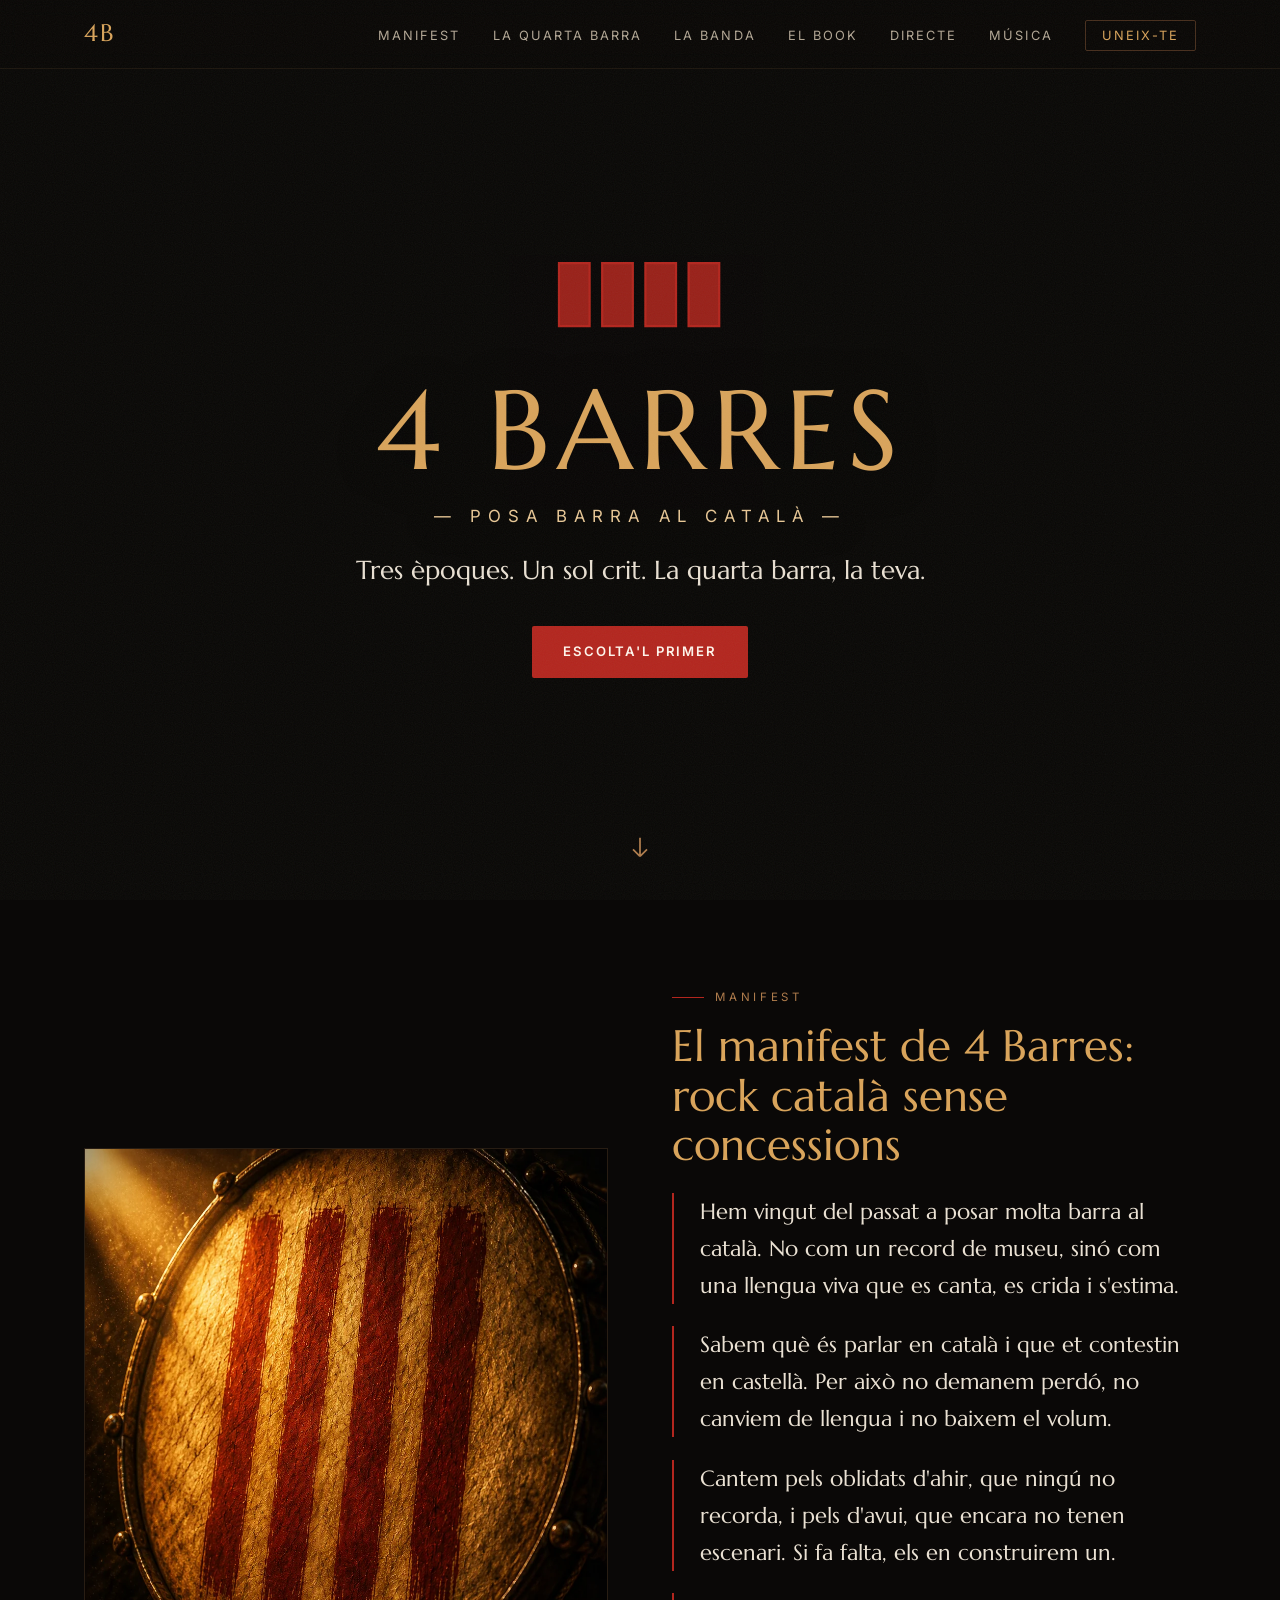
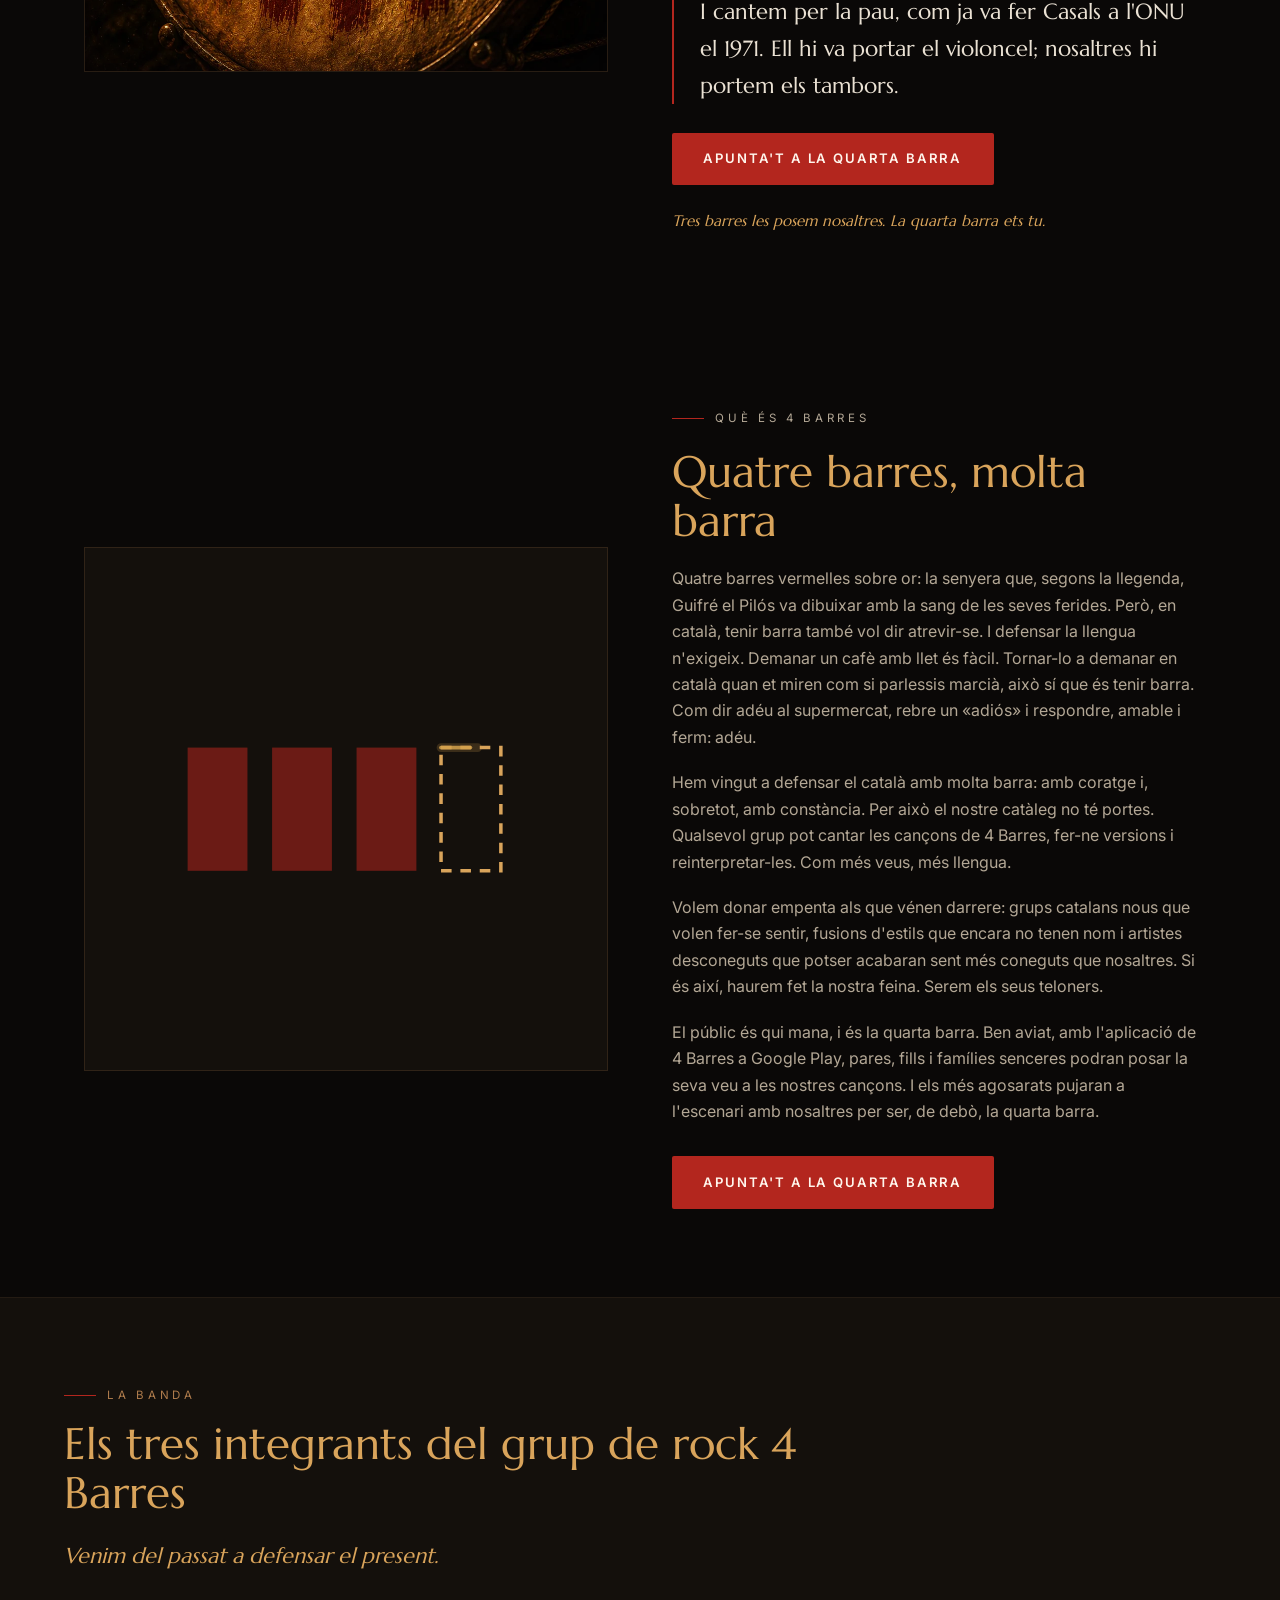
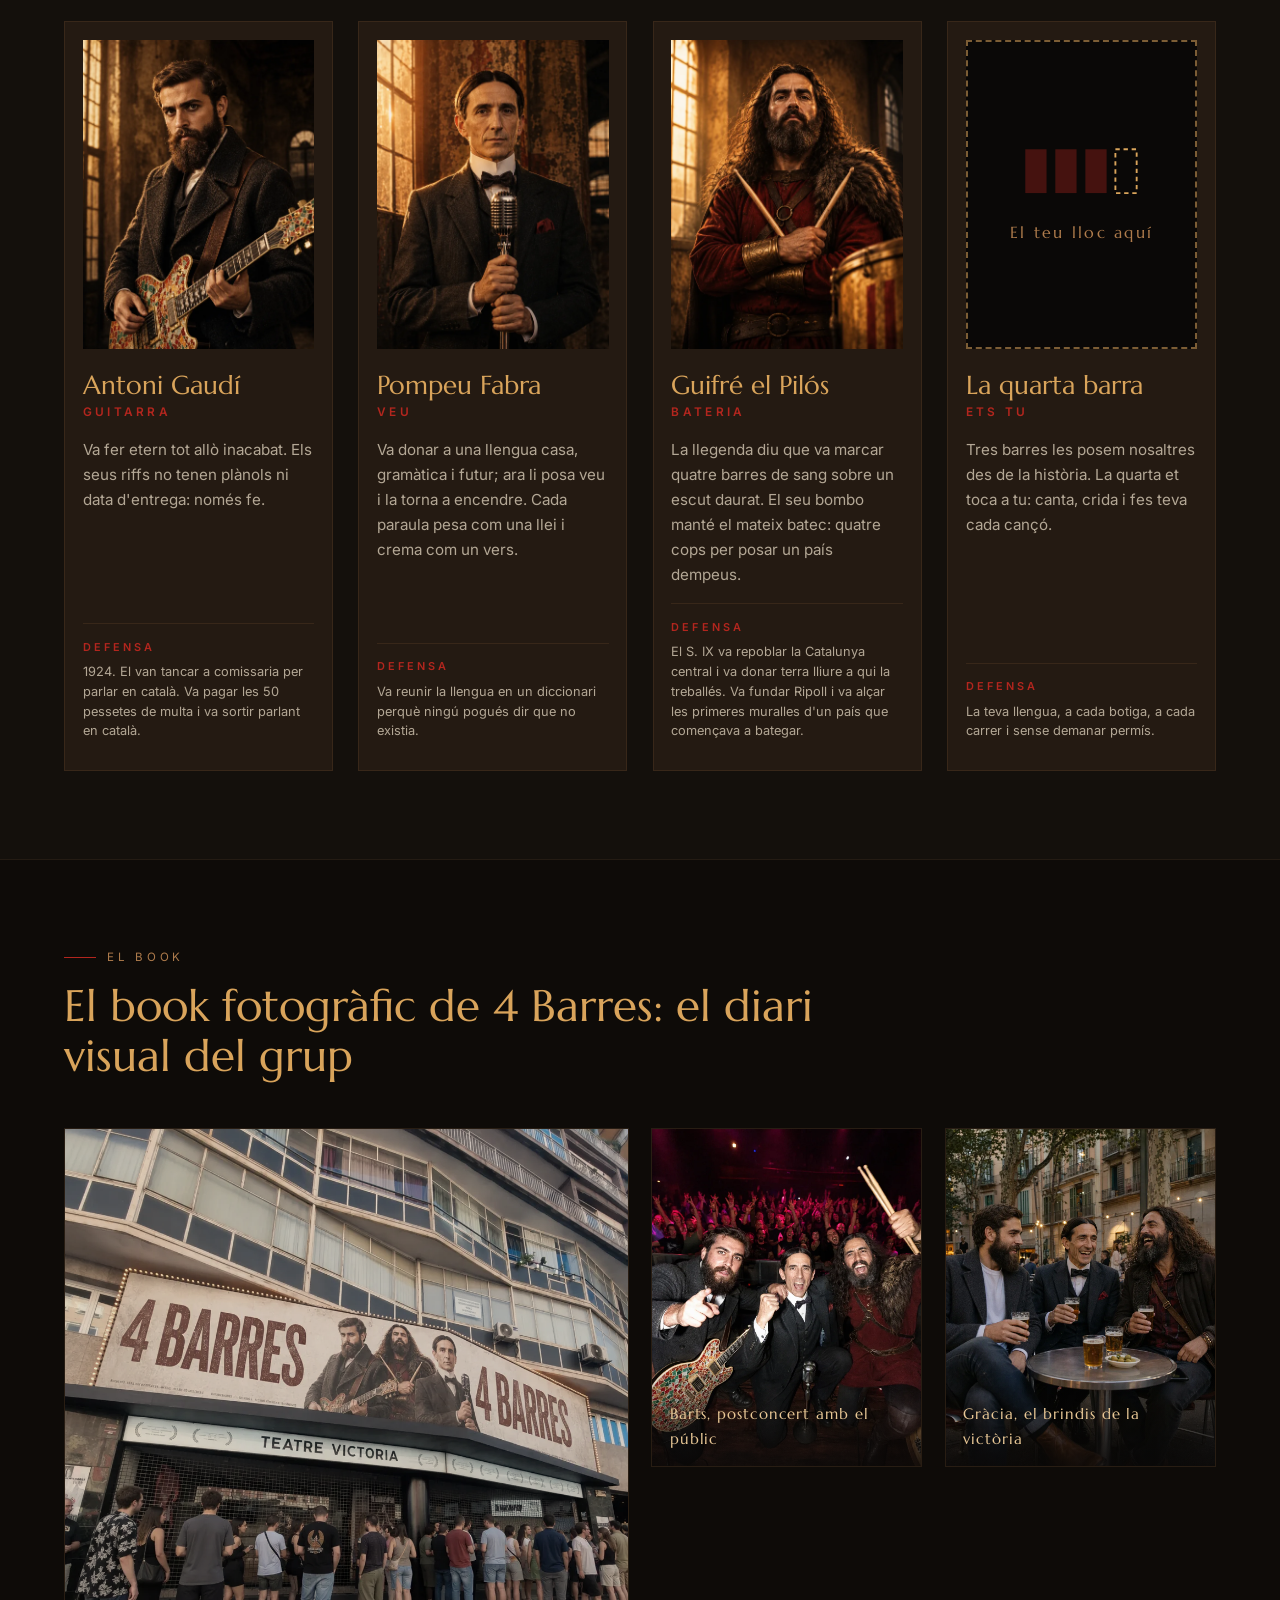
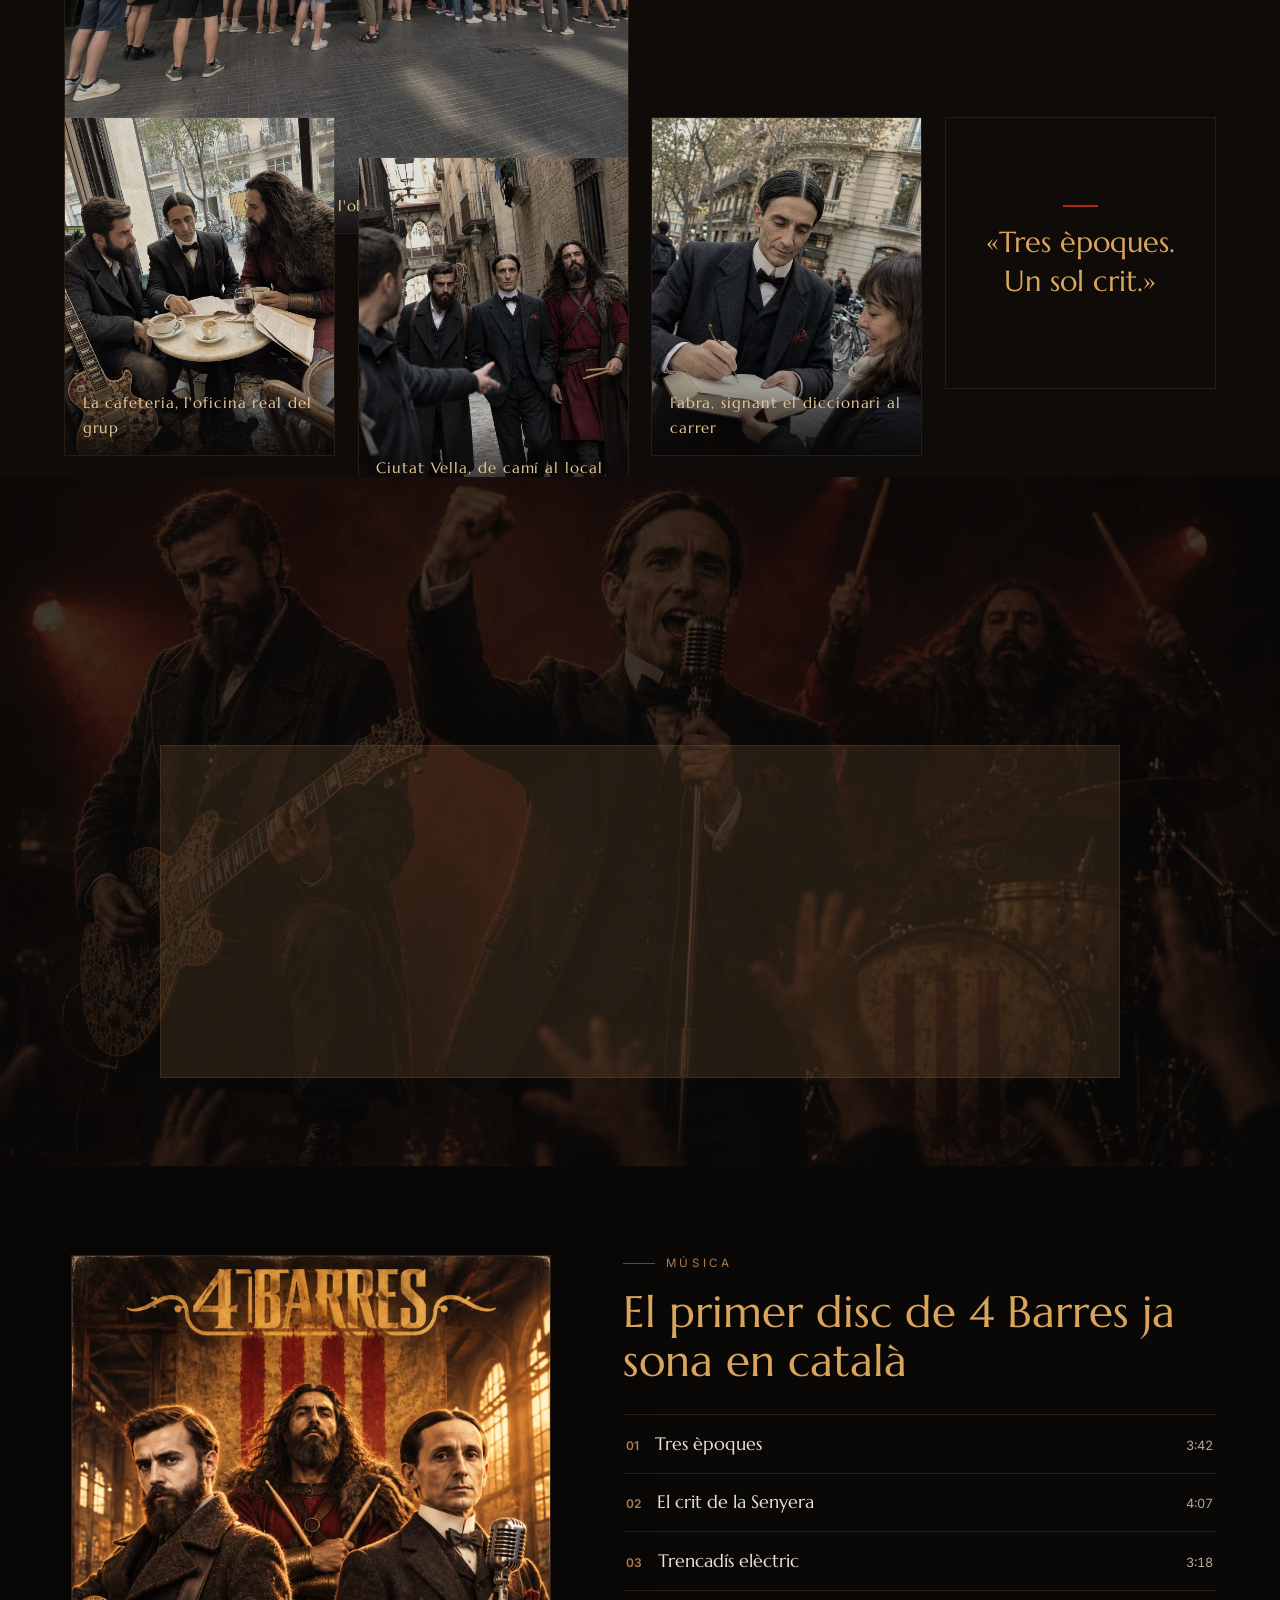
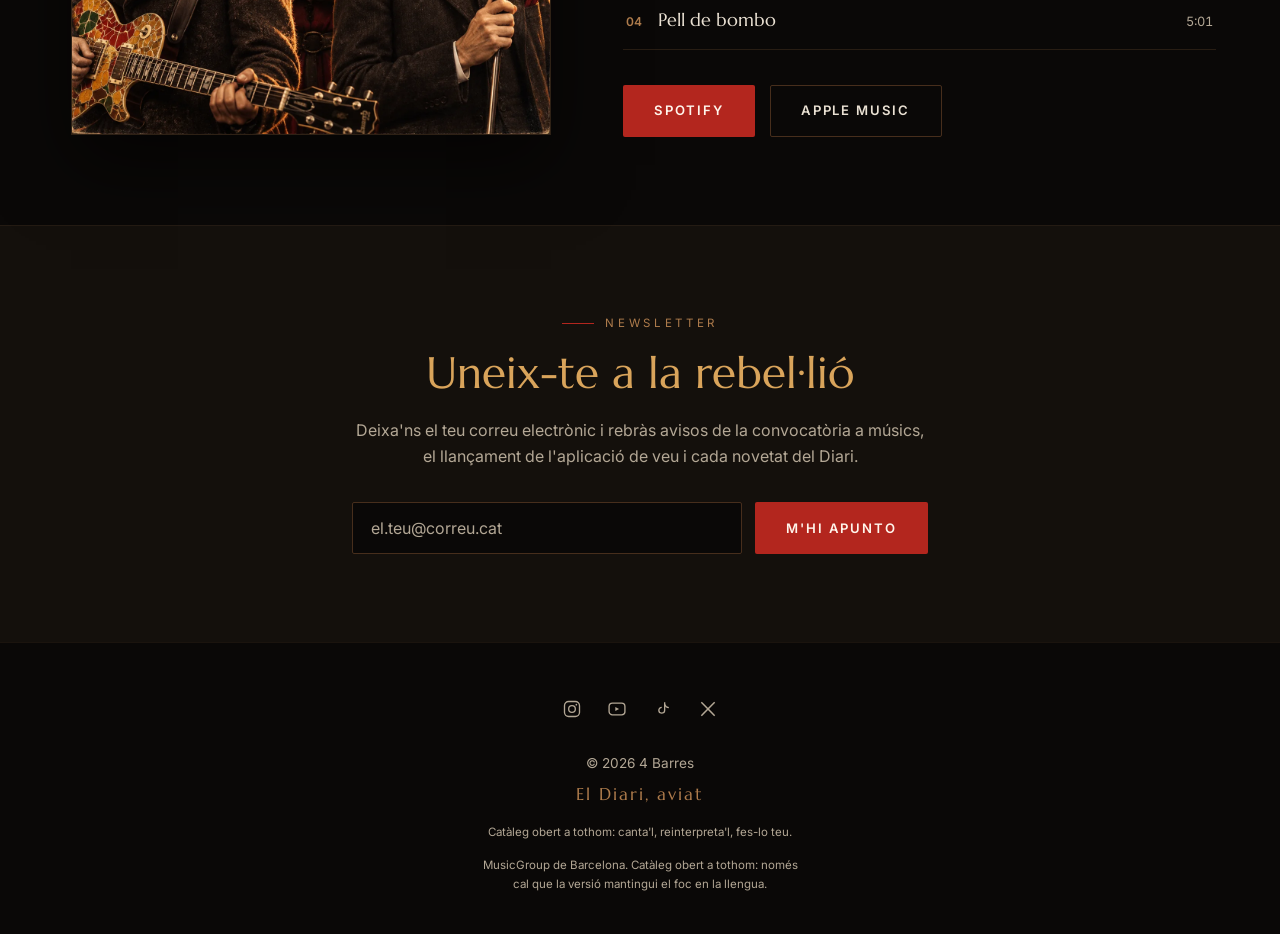
==== commit 29cda11c: "Defensa de Guifre: nou text historic" ====
--- a/index.html
+++ b/index.html
@@ -223,7 +223,7 @@
           <h3>Guifré el Pilós</h3>
           <p class="targeta__instrument">Bateria</p>
           <p class="targeta__bio">La llegenda diu que va marcar quatre barres de sang sobre un escut daurat. El seu bombo manté el mateix batec: quatre cops per posar un país dempeus.</p>
-          <p class="targeta__defensa"><span class="targeta__defensa-label">Defensa</span>La llegenda diu que va pintar quatre barres amb la sang de les seves ferides. Un poble en va fer bandera.</p>
+          <p class="targeta__defensa"><span class="targeta__defensa-label">Defensa</span>El S. IX va repoblar la Catalunya central i va donar terra lliure a qui la treballés. Va fundar Ripoll i va alçar les primeres muralles d'un país que començava a bategar.</p>
         </article>
         <!-- Quarta targeta: espai reservat al públic, sense foto -->
         <article class="targeta targeta--public revelar">
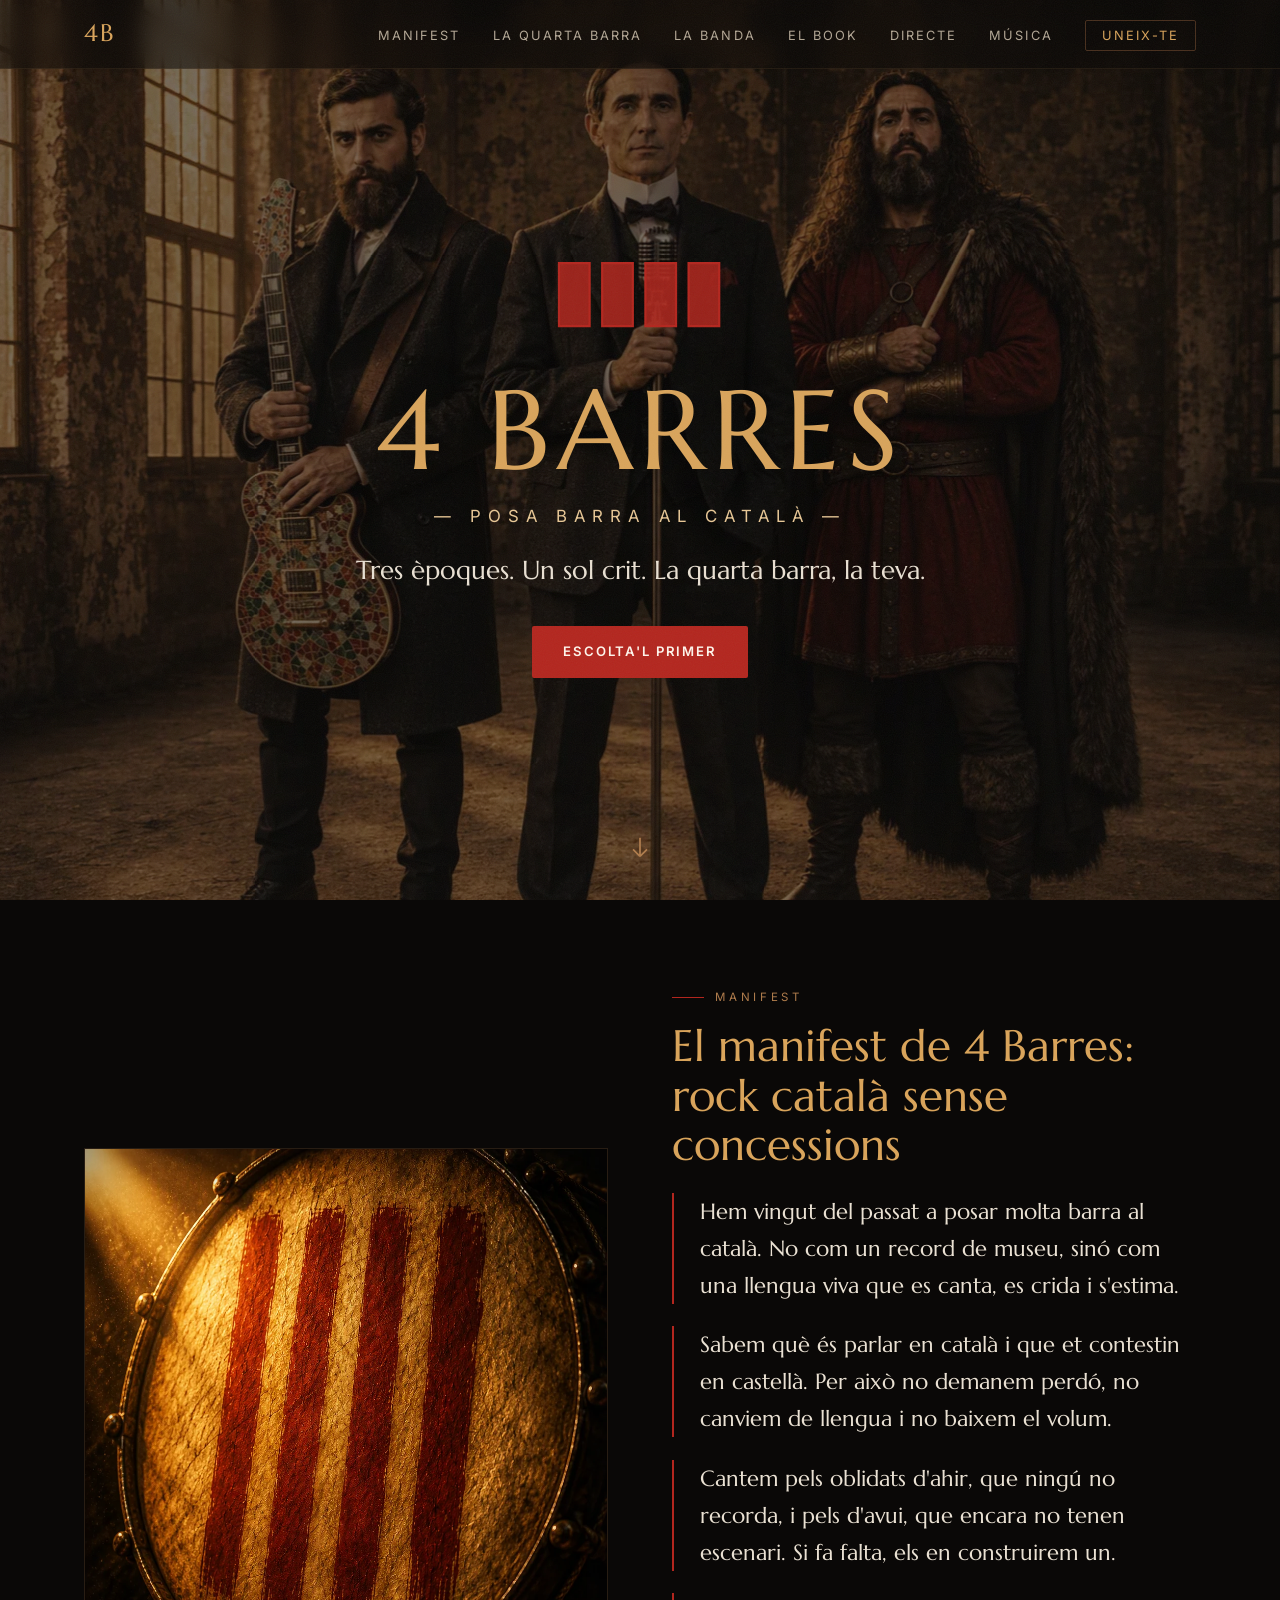
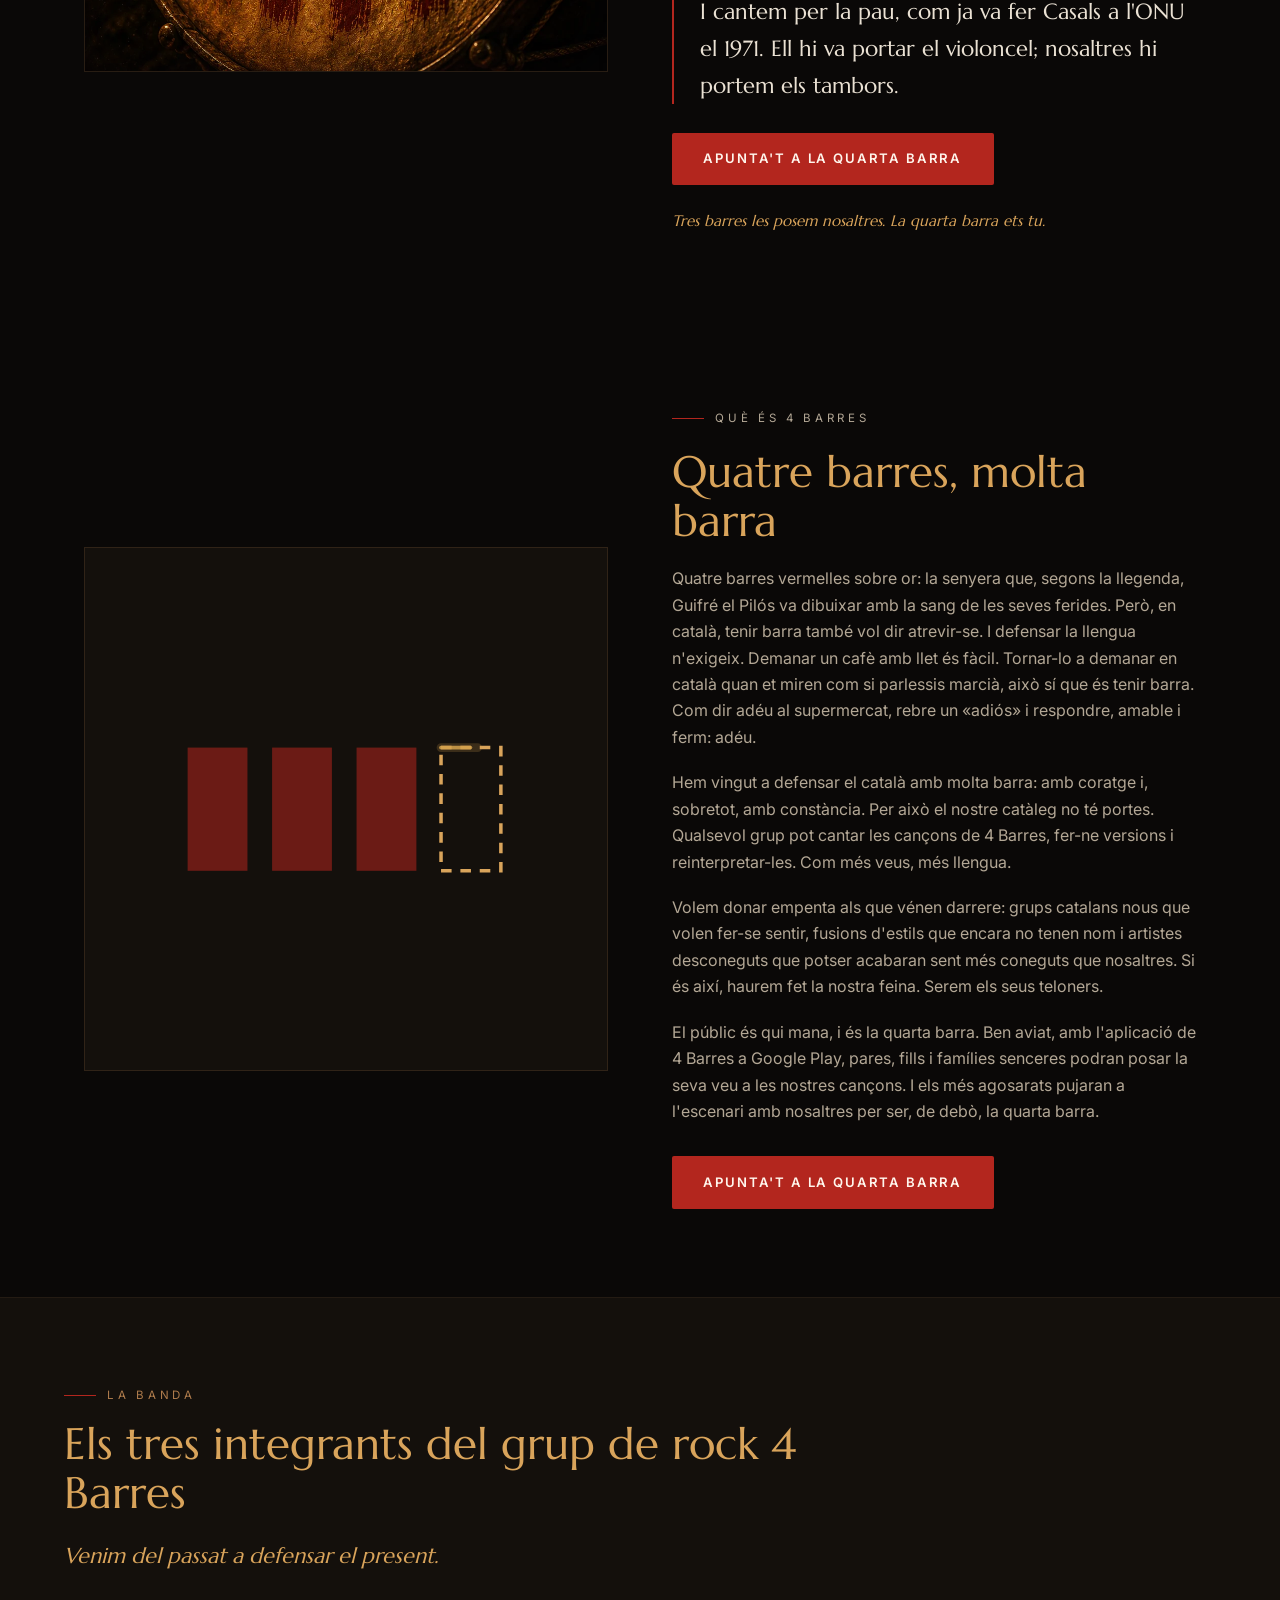
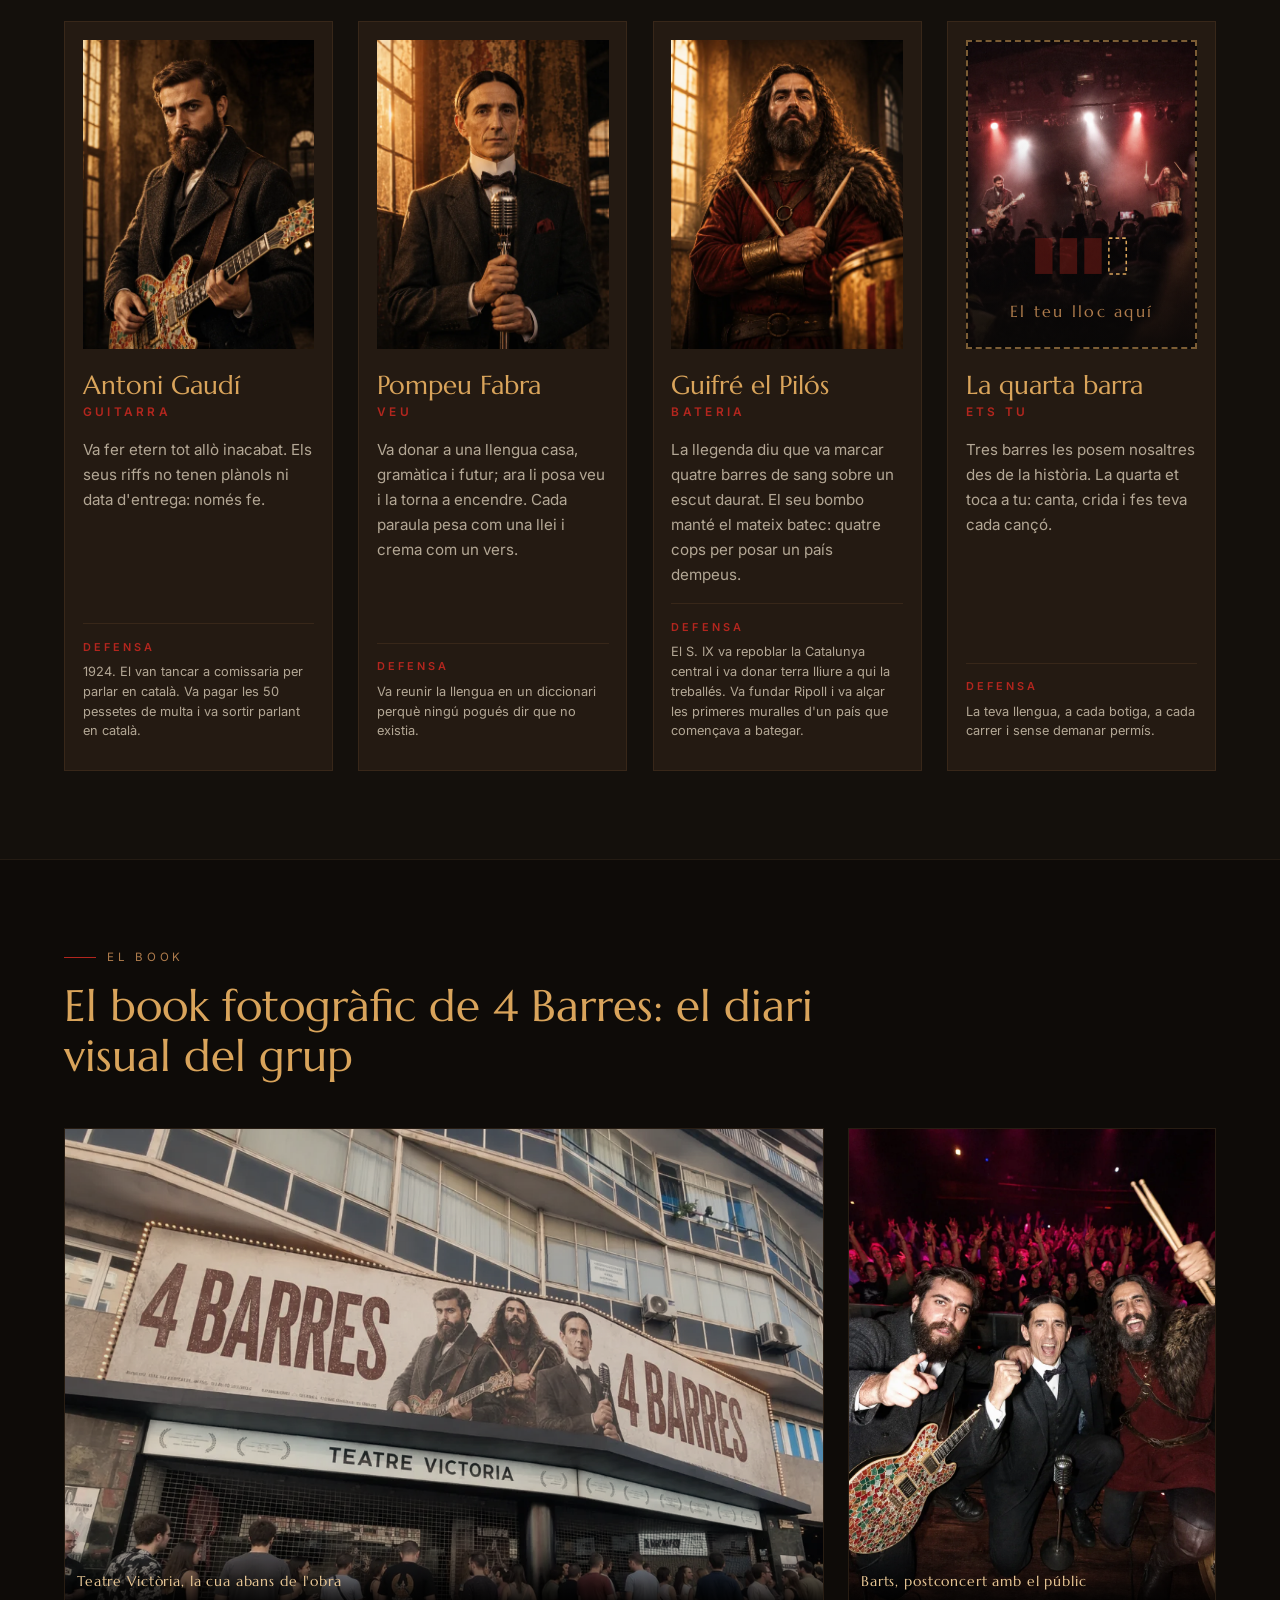
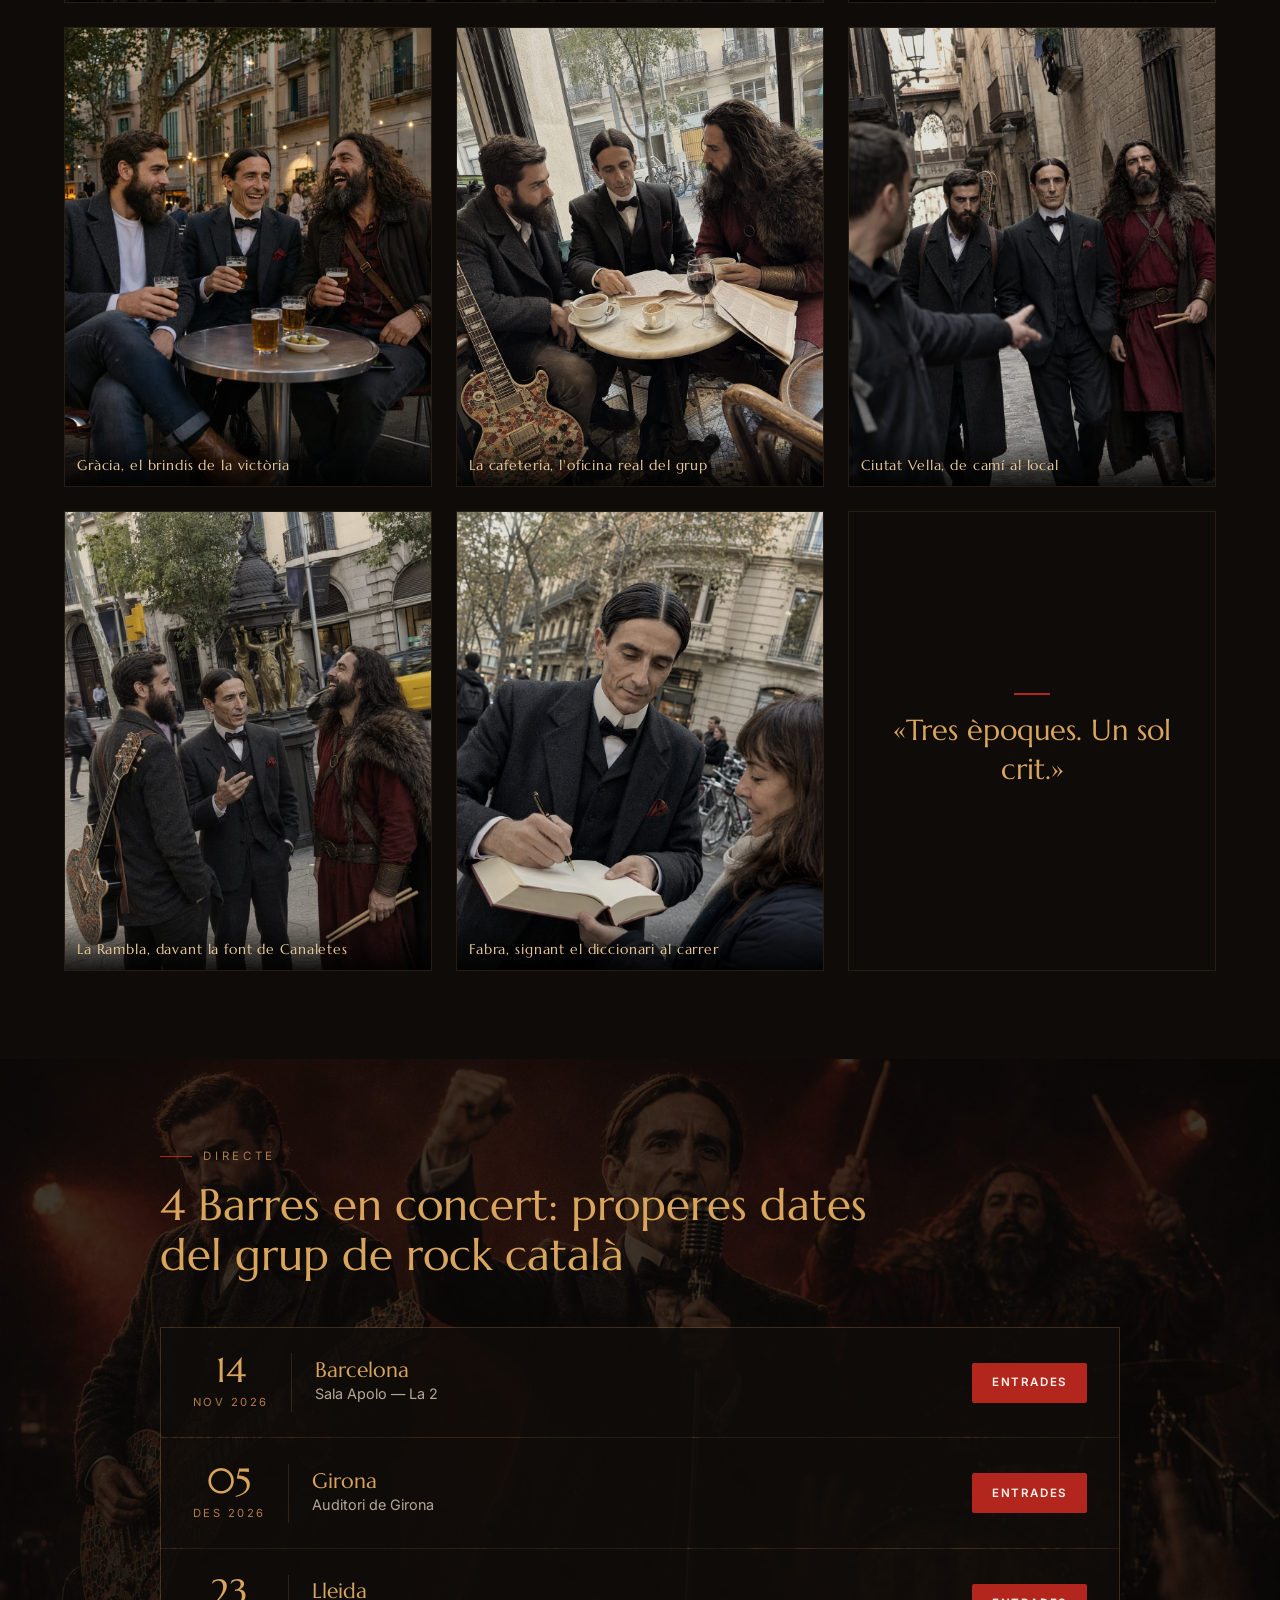
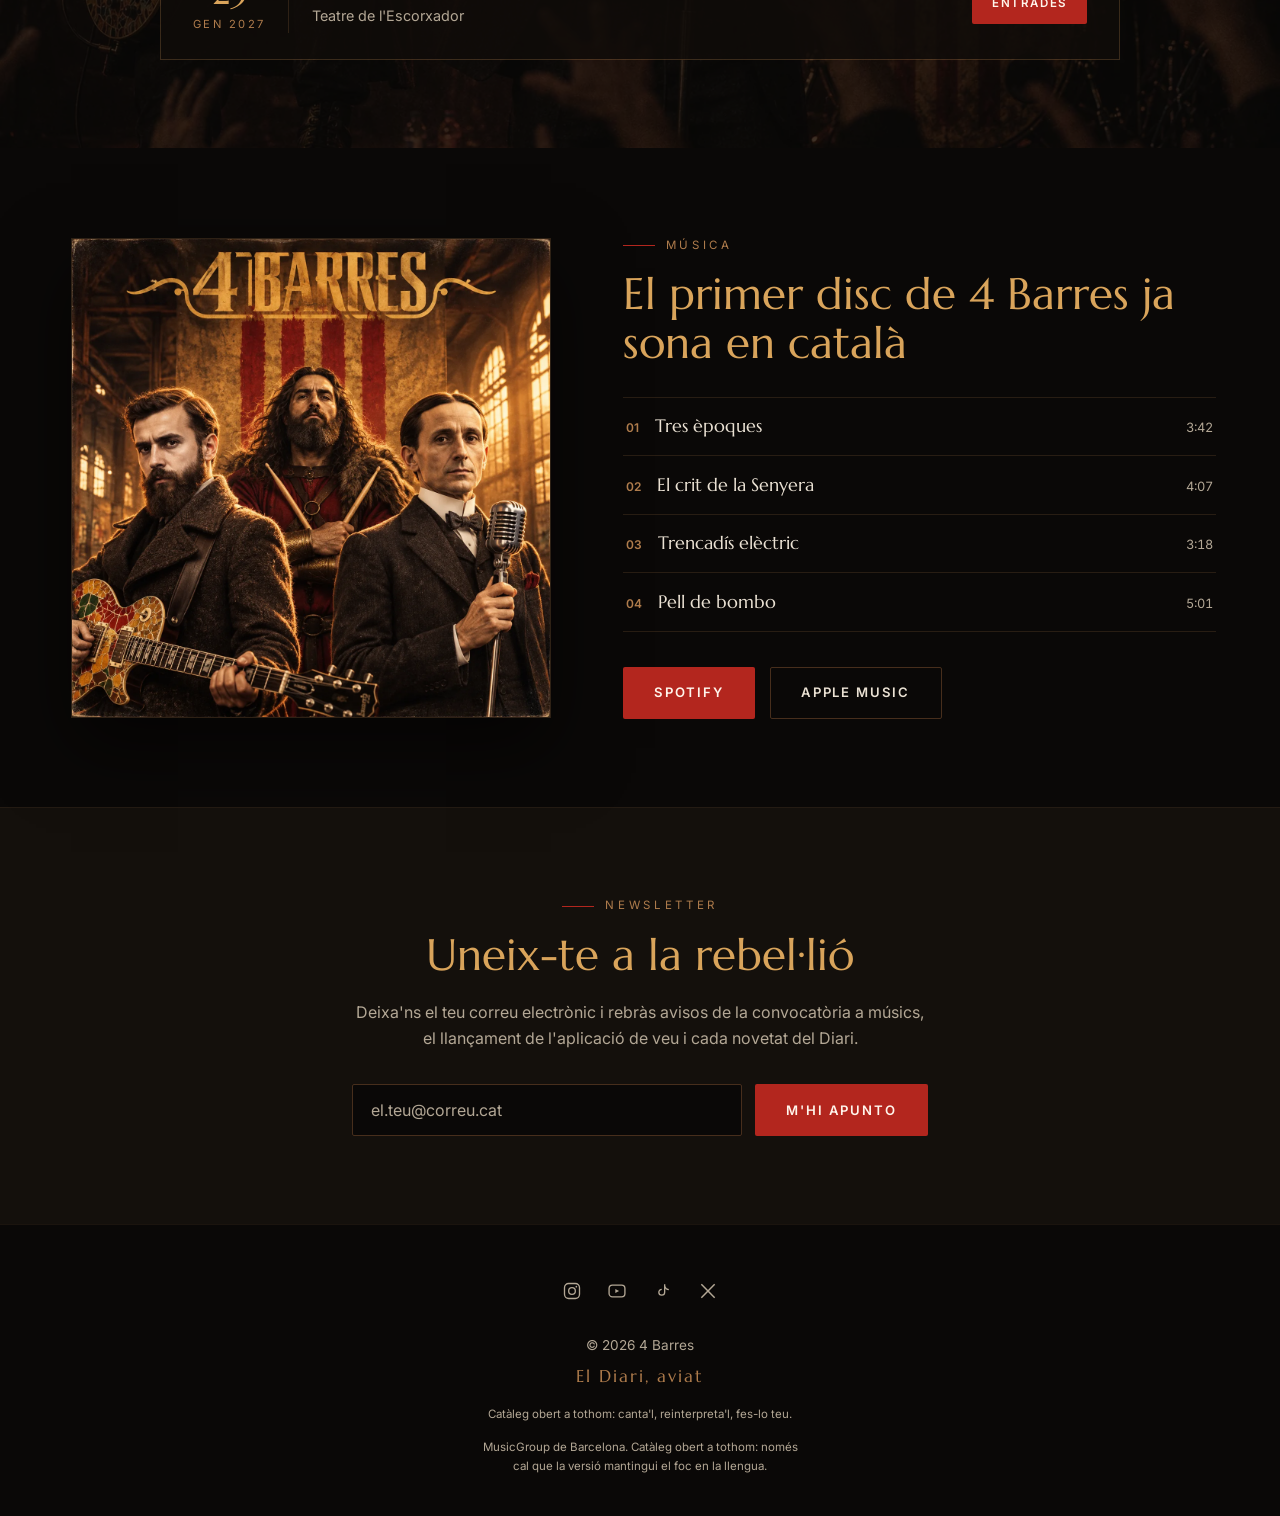
==== commit 90ef2ca1: "Targeta 4: foto del public; Book: foto de la Rambla" ====
--- a/index.html
+++ b/index.html
@@ -225,9 +225,15 @@
           <p class="targeta__bio">La llegenda diu que va marcar quatre barres de sang sobre un escut daurat. El seu bombo manté el mateix batec: quatre cops per posar un país dempeus.</p>
           <p class="targeta__defensa"><span class="targeta__defensa-label">Defensa</span>El S. IX va repoblar la Catalunya central i va donar terra lliure a qui la treballés. Va fundar Ripoll i va alçar les primeres muralles d'un país que començava a bategar.</p>
         </article>
-        <!-- Quarta targeta: espai reservat al públic, sense foto -->
+        <!-- Quarta targeta: el públic, la quarta barra (foto del directe) -->
         <article class="targeta targeta--public revelar">
-          <div class="targeta__placeholder" role="img" aria-label="Espai reservat per al públic: la quarta barra de 4 Barres">
+          <div class="targeta__placeholder targeta__placeholder--foto" role="img" aria-label="Espai reservat per al públic: la quarta barra de 4 Barres">
+            <picture>
+              <source srcset="img/4BARRES_FotoT11_concert_Barts_v2.webp" type="image/webp">
+              <img src="img/4BARRES_FotoT11_concert_Barts_v2.png"
+                   alt="El públic del concert de 4 Barres al Barts, la quarta barra en acció"
+                   loading="lazy" width="1024" height="1280">
+            </picture>
             <svg viewBox="0 0 200 90" aria-hidden="true" focusable="false">
               <rect x="10"  y="10" width="34" height="70"/>
               <rect x="58"  y="10" width="34" height="70"/>
@@ -296,6 +302,15 @@
                  loading="lazy" width="1024" height="1280">
           </picture>
           <figcaption>Ciutat Vella, de camí al local</figcaption>
+        </figure>
+        <figure class="book__foto book__foto--diurna revelar">
+          <picture>
+            <source srcset="img/4BARRES_FotoT14_grup_Rambla.webp" type="image/webp">
+            <img src="img/4BARRES_FotoT14_grup_Rambla.png"
+                 alt="Els tres integrants de 4 Barres davant la font de Canaletes a la Rambla de Barcelona"
+                 loading="lazy" width="1024" height="1280">
+          </picture>
+          <figcaption>La Rambla, davant la font de Canaletes</figcaption>
         </figure>
         <figure class="book__foto book__foto--diurna revelar">
           <picture>
--- a/style.css
+++ b/style.css
@@ -738,6 +738,41 @@
   color: var(--ambre);
 }
 
+/* Varietat amb foto real (el públic del directe): la imatge omple el marc,
+   el motiu de les barres i el text queden damunt amb un vel fosc de baix */
+.targeta__placeholder--foto {
+  position: relative;
+  justify-content: flex-end;
+  padding-bottom: 1.4rem;
+}
+
+.targeta__placeholder--foto picture {
+  position: absolute;
+  inset: 0;
+}
+
+.targeta__placeholder--foto picture img {
+  height: 100%;
+  object-position: center 20%;
+}
+
+.targeta__placeholder--foto::after {
+  content: "";
+  position: absolute;
+  inset: 0;
+  background: linear-gradient(to top, rgba(10, 8, 7, 0.9) 0%, rgba(10, 8, 7, 0.2) 45%, transparent 70%);
+}
+
+.targeta__placeholder--foto svg,
+.targeta__placeholder--foto p {
+  position: relative;
+  z-index: 1;
+}
+
+.targeta__placeholder--foto svg {
+  width: 45%;
+}
+
 /* ---------- El Book: graella editorial desordenada ---------- */
 .book {
   /* Fons lleugerament més càlid per separar-la visualment de La Banda */
@@ -1119,43 +1154,6 @@
     gap: 1.6rem;
   }
 
-  /* Graella editorial del Book: 4 columnes amb files implícites,
-     fotos desplaçades i alçades variades per trencar la monotonia */
-  .book__grid {
-    grid-template-columns: repeat(4, 1fr);
-    /* Files altes: cada cel·la individual és com a mínim quadrada (1/1),
-       així les fotos verticals del book no queden guillotinades */
-    grid-auto-rows: 17rem;
-    gap: 1.4rem;
-  }
-
-  .book__foto img {
-    height: 100%;
-  }
-
-  .book__foto--gran {
-    grid-column: span 2;
-    grid-row: span 2;
-  }
-
-  .book__foto--alta {
-    grid-row: span 2;
-  }
-
-  /* Empenyem una sola foto mig pany cap avall: la línia de muntanya es trenca
-     sense desordenar la resta de la graella. La especificitat doble és per no
-     perdre l'offset quan el scroll reveal aplica la seva transformació. */
-  .book__foto--desplacada,
-  .book__foto--desplacada.revelat {
-    transform: translateY(2.5rem);
-    margin-bottom: 2.5rem;
-  }
-
-  .book__foto figcaption {
-    opacity: 1;
-    transform: none;
-  }
-
   .musica__grid {
     grid-template-columns: minmax(0, 5fr) minmax(0, 6fr);
     gap: 4rem;
@@ -1165,6 +1163,67 @@
     grid-template-columns: auto 1fr auto;
     grid-template-areas: "data info boto";
     padding: 1.6rem 2rem;
+  }
+}
+
+/* ---------- Book en escriptori: graella regular de 3 columnes ----------
+   EXCLUSIU d'escriptori: la versió mòbil (≤768px) queda intacta.
+   Primera fila: foto gran (Teatre Victòria) de 2 columnes + Barts.
+   Segona fila: 3 fotos verticals. Tercera: diccionari + cita (2 columnes).
+   Cap transform, marge negatiu ni desplaçament: zero superposicions. */
+@media (min-width: 769px) {
+  .book__grid {
+    grid-template-columns: repeat(3, 1fr);
+    gap: 1.5rem;
+    align-items: stretch;
+  }
+
+  .book__foto {
+    position: relative;
+    overflow: hidden;
+    /* Format vertical uniforme per a totes les fotos regulars */
+    aspect-ratio: 4 / 5;
+    width: 100%;
+  }
+
+  .book__foto img {
+    width: 100%;
+    height: 100%;
+    object-fit: cover;
+    object-position: center 20%;
+    display: block;
+  }
+
+  /* Foto gran destacada: ocupa 2 columnes, format panoràmic */
+  .book__foto--gran {
+    grid-column: span 2;
+    aspect-ratio: 16 / 10;
+  }
+
+  /* La targeta del costat de la gran s'estira a l'altura de la fila
+     (sense ratio fix): així la primera fila queda realment anivellada
+     i no queda cap forat sota seu */
+  .book__foto--gran + .book__foto {
+    aspect-ratio: auto;
+  }
+
+  /* La cita ocupa una casella regular: amb la foto de la Rambla la tercera
+     fila queda plena (Rambla, diccionari, cita) sense forats negres */
+  .book__text {
+    grid-column: span 1;
+  }
+
+  /* Peus de foto: degradat inferior suau, sempre visibles a escriptori */
+  .book__foto figcaption {
+    position: absolute;
+    bottom: 0;
+    left: 0;
+    right: 0;
+    background: linear-gradient(to top, rgba(0, 0, 0, 0.85) 0%, transparent 100%);
+    padding: 1.25rem 0.75rem 0.5rem;
+    font-size: 0.9rem;
+    opacity: 1;
+    transform: none;
   }
 }
 
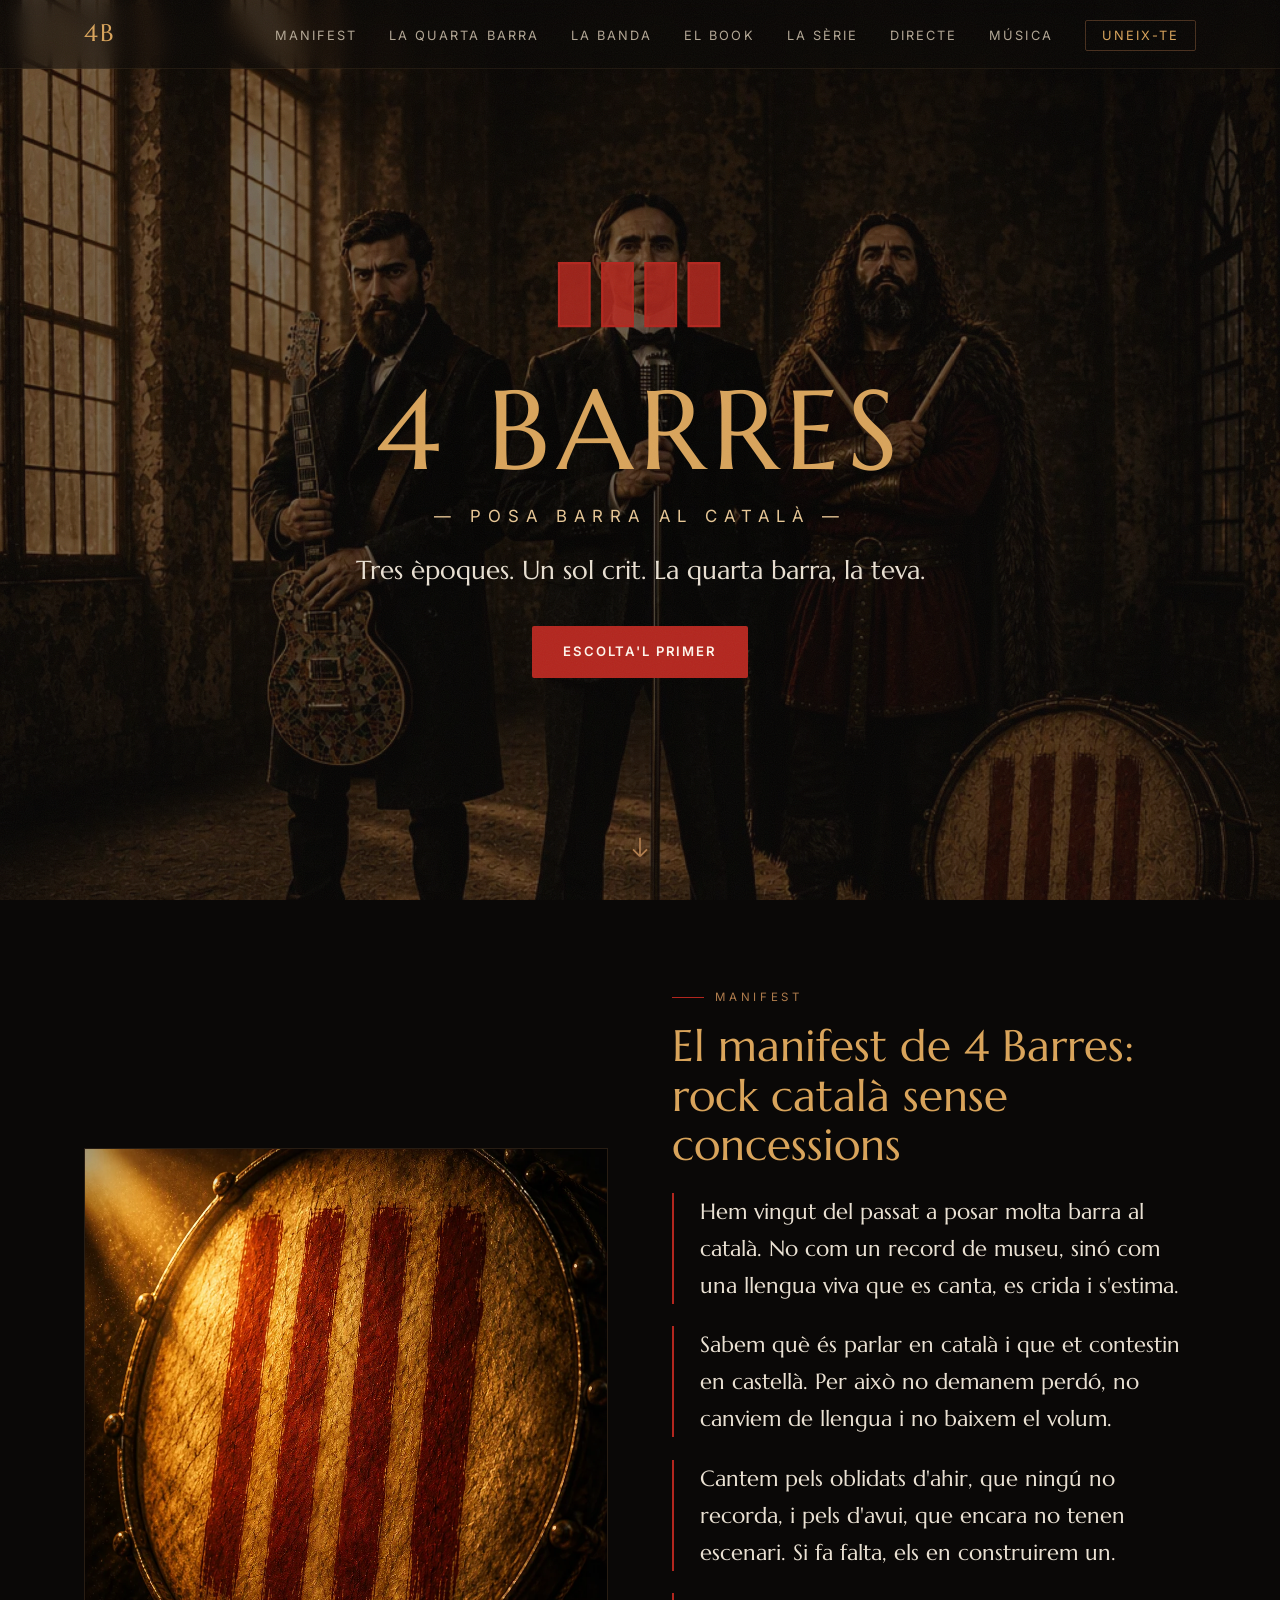
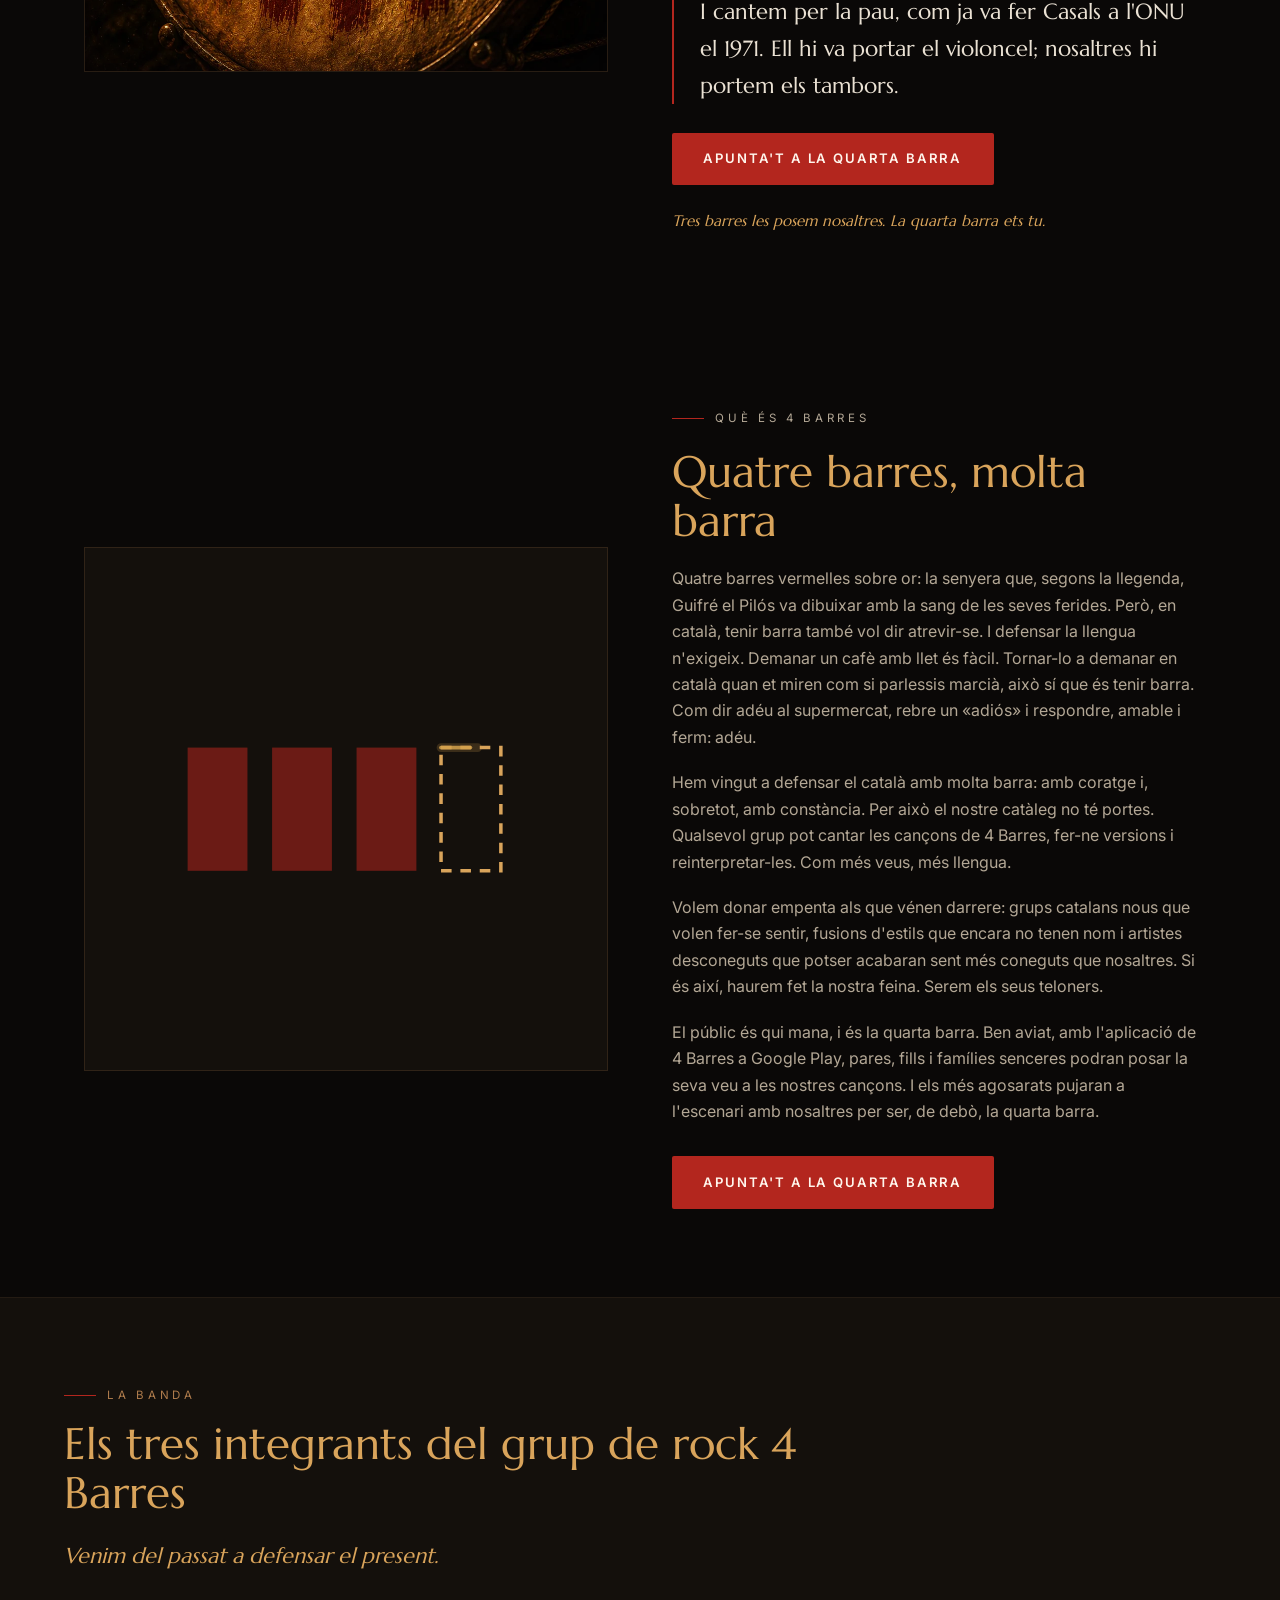
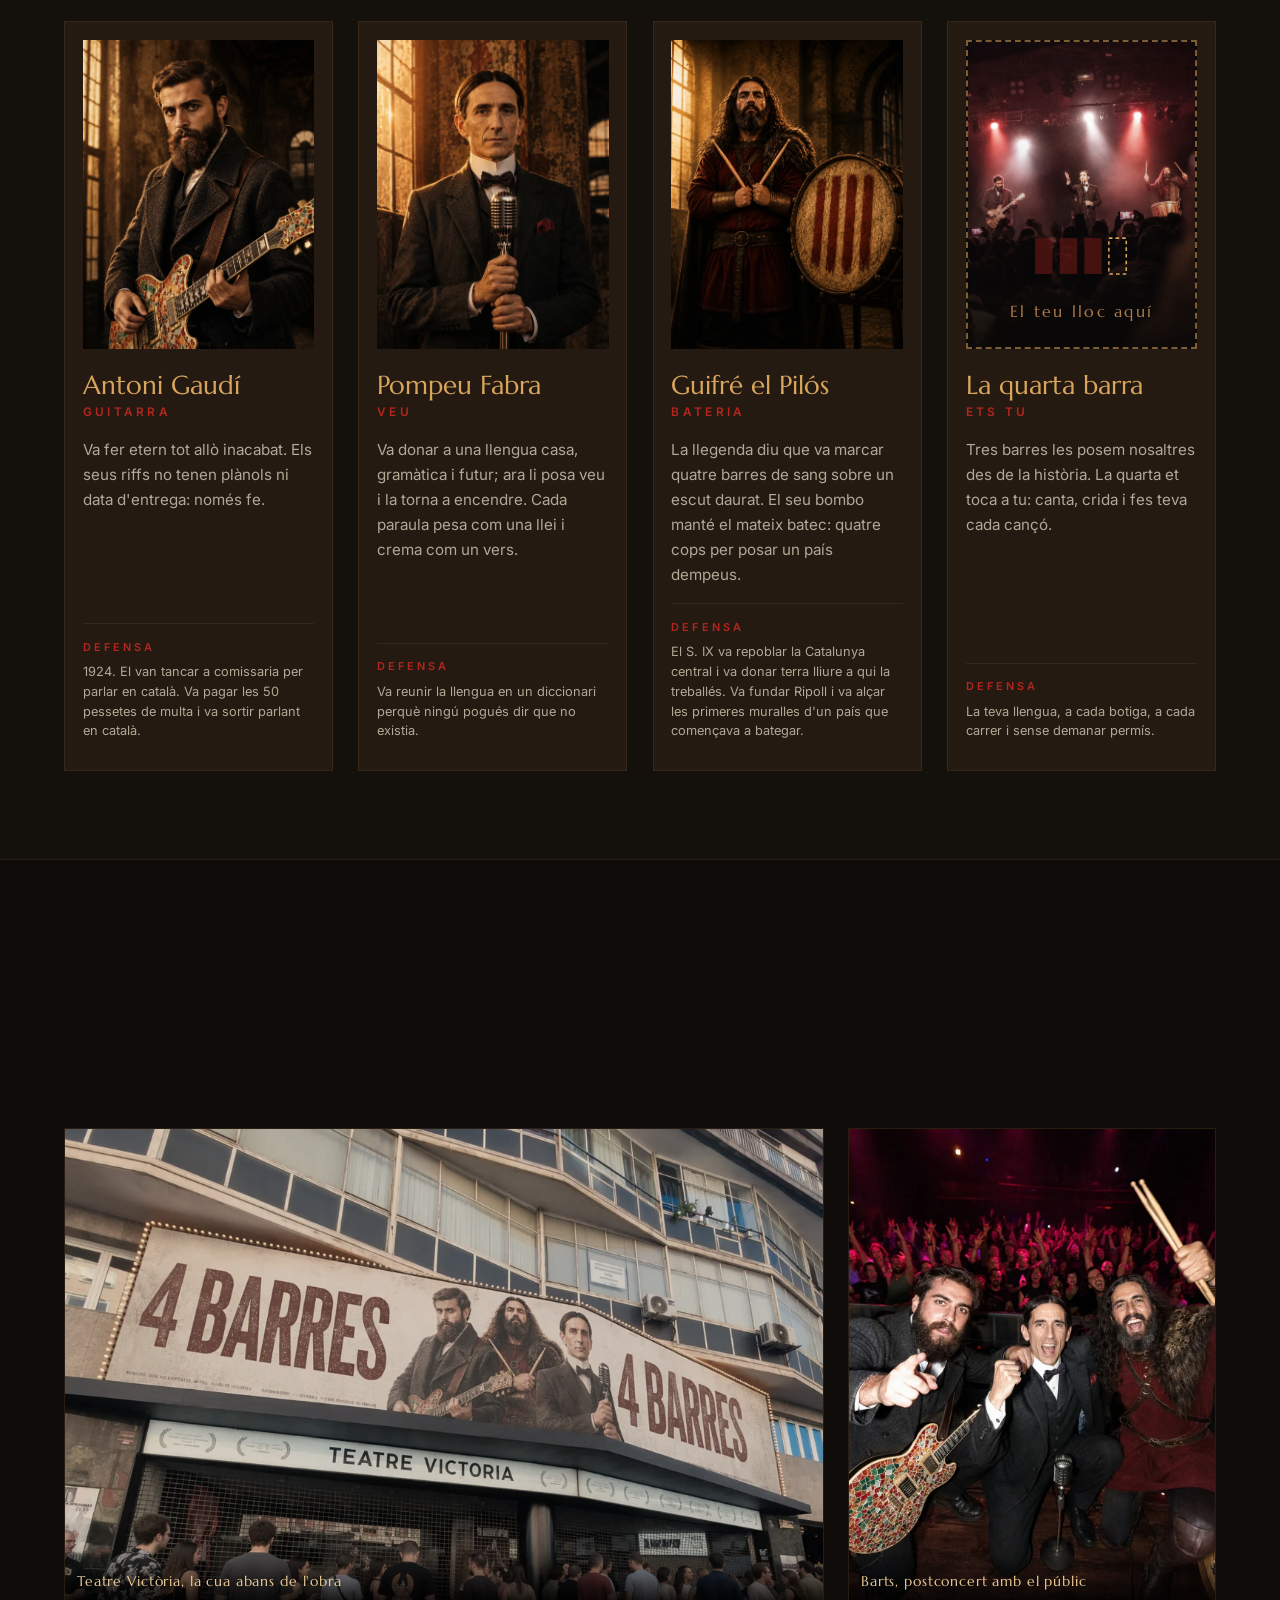
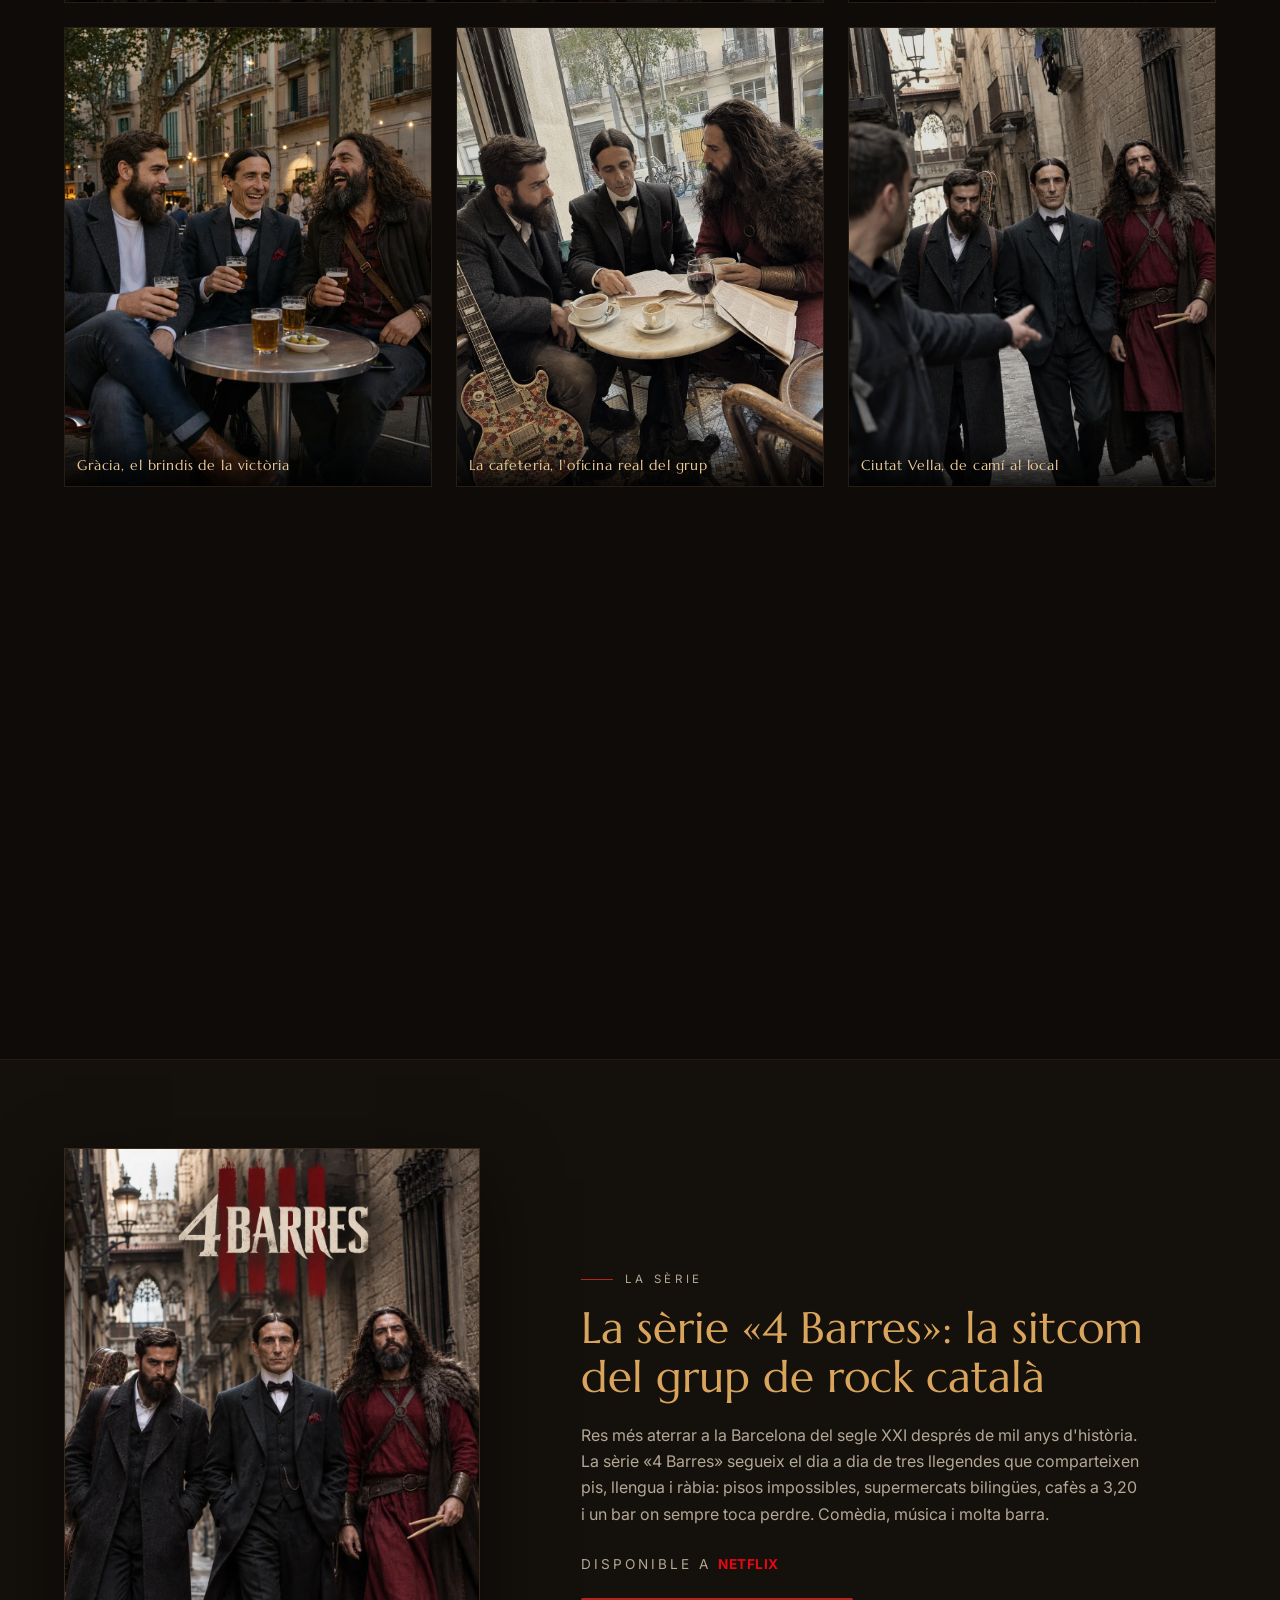
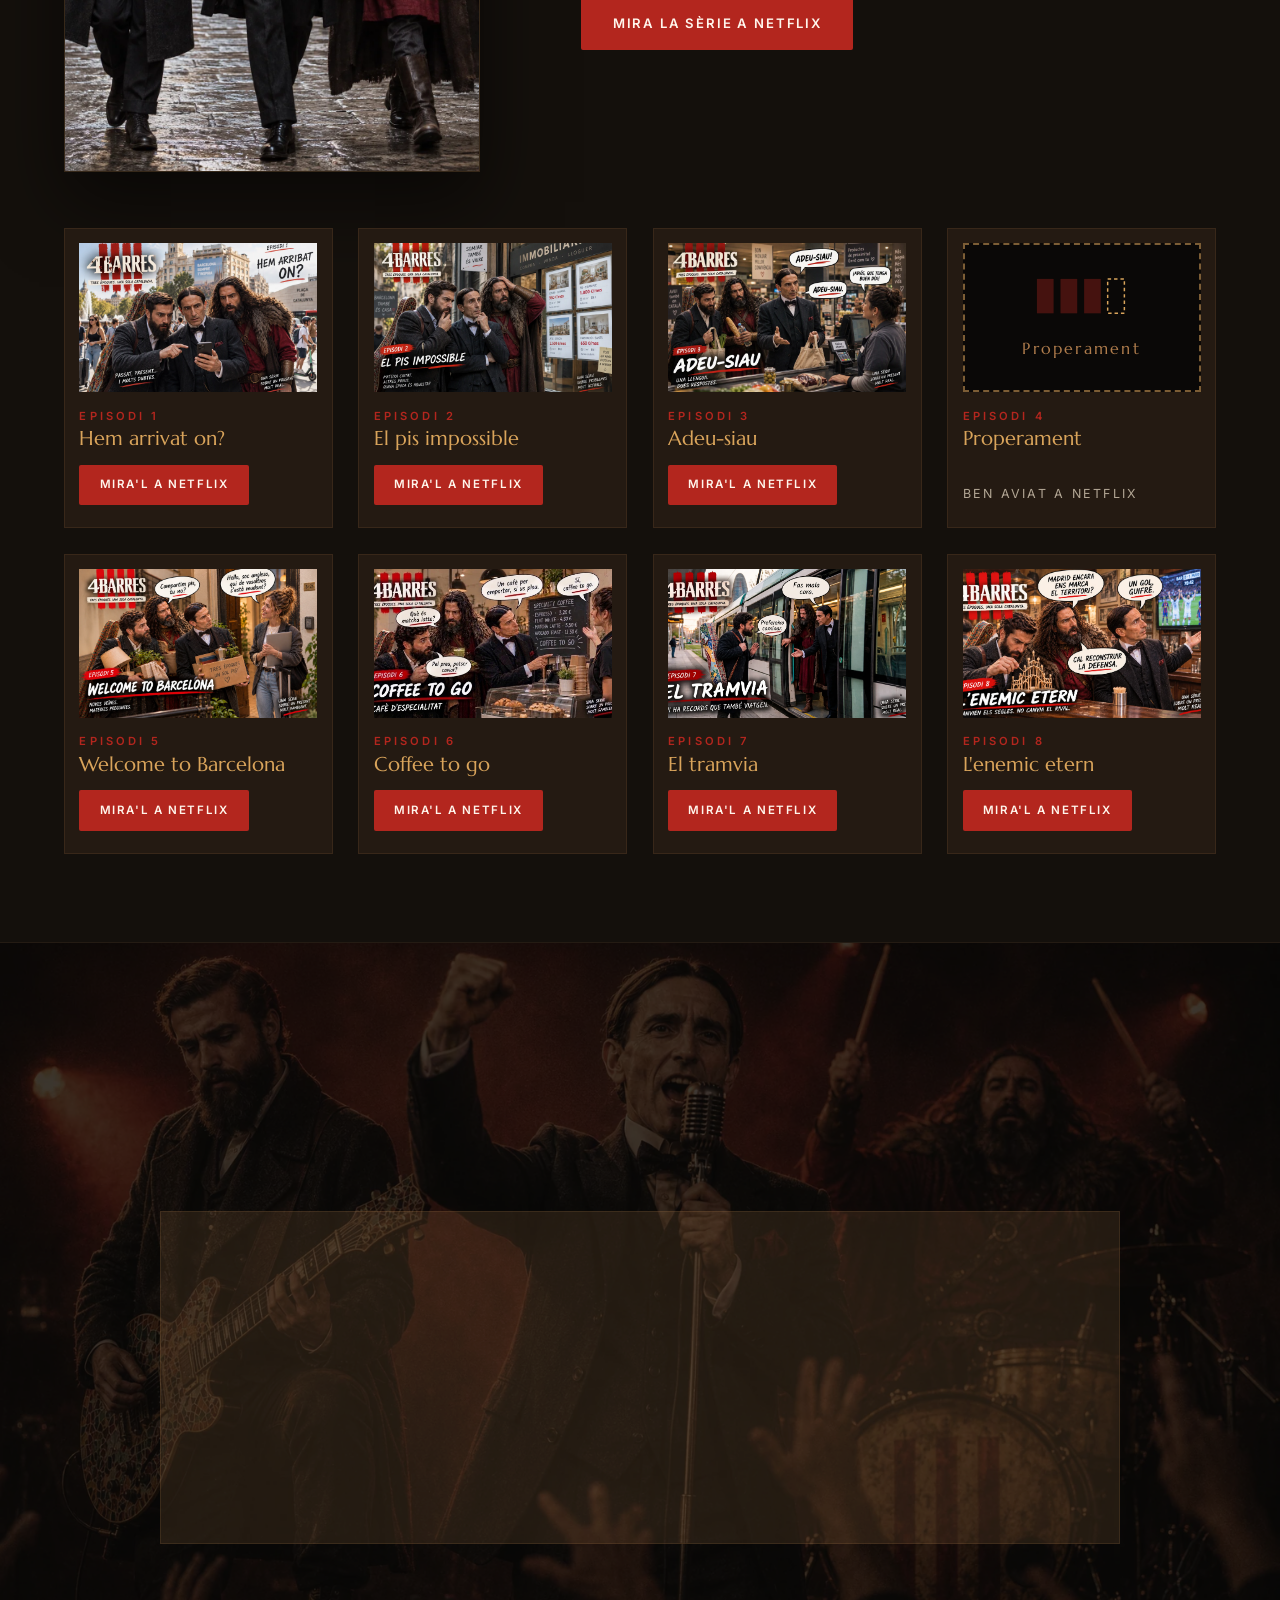
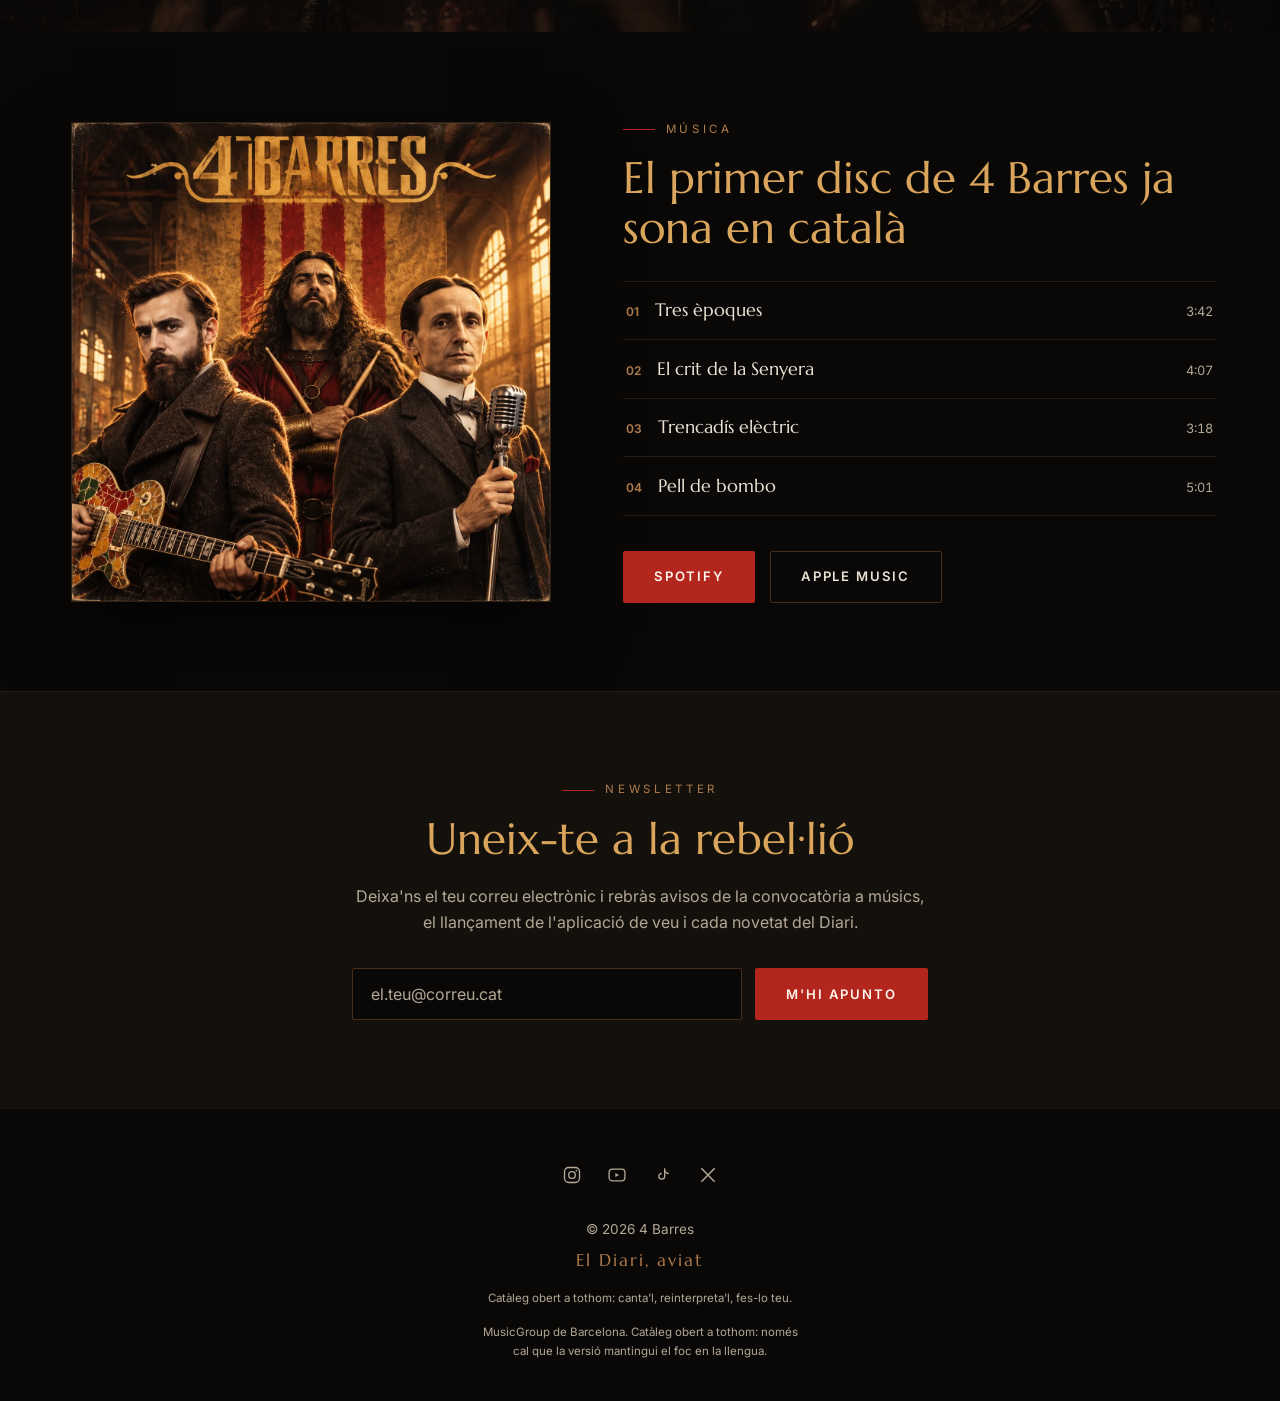
==== commit 80fe0de6: "Seccio La Serie: sitcom disponible a Netflix (portada + 7 capitols + ep.4 properament)" ====
--- a/index.html
+++ b/index.html
@@ -79,6 +79,7 @@
         <li><a href="#la-quarta-barra">La quarta barra</a></li>
         <li><a href="#la-banda">La Banda</a></li>
         <li><a href="#el-book">El Book</a></li>
+        <li><a href="#la-serie">La sèrie</a></li>
         <li><a href="#directe">Directe</a></li>
         <li><a href="#musica">Música</a></li>
         <li><a class="nav__cta" href="#uneix-te">Uneix-te</a></li>
@@ -327,7 +328,129 @@
       </div>
     </section>
 
-    <!-- 6. DIRECTE -->
+    <!-- 6. LA SÈRIE: la sitcom del grup, disponible a Netflix -->
+    <section class="serie seccio" id="la-serie">
+      <div class="serie__destacat">
+        <figure class="serie__portada revelar">
+          <picture>
+            <source srcset="img/4BARRES_serie_portada.webp" type="image/webp">
+            <img src="img/4BARRES_serie_portada.png"
+                 alt="Pòster de la sèrie «4 Barres»: els tres integrants del grup caminant pel carrer del barri Gòtic de Barcelona"
+                 loading="lazy" width="1024" height="1536">
+          </picture>
+        </figure>
+        <div class="serie__text revelar">
+          <p class="etiqueta">La sèrie</p>
+          <h2>La sèrie «4 Barres»: la sitcom del grup de rock català</h2>
+          <p>Res més aterrar a la Barcelona del segle XXI després de mil anys d'història. La sèrie «4 Barres» segueix el dia a dia de tres llegendes que comparteixen pis, llengua i ràbia: pisos impossibles, supermercats bilingües, cafès a 3,20 i un bar on sempre toca perdre. Comèdia, música i molta barra.</p>
+          <p class="serie__disponible">Disponible a <span class="serie__netflix">Netflix</span></p>
+          <!-- Enllaç placeholder: substitueix pel de la fitxa real de la sèrie a Netflix -->
+          <a class="btn btn--vermell" href="#">Mira la sèrie a Netflix</a>
+        </div>
+      </div>
+
+      <div class="serie__capitols">
+        <article class="capitol revelar">
+          <figure class="capitol__foto">
+            <picture>
+              <source srcset="img/4BARRES_serie_ep1.webp" type="image/webp">
+              <img src="img/4BARRES_serie_ep1.png"
+                   alt="Fotograma del capítol 1 de la sèrie «4 Barres», «Hem arrivat on?»: els tres protagonistes mirant un mòbil a la plaça de Catalunya"
+                   loading="lazy" width="1536" height="1024">
+            </picture>
+          </figure>
+          <h3><span class="capitol__num">Episodi 1</span>Hem arrivat on?</h3>
+          <a class="btn btn--vermell btn--petit" href="#">Mira'l a Netflix</a>
+        </article>
+        <article class="capitol revelar">
+          <figure class="capitol__foto">
+            <picture>
+              <source srcset="img/4BARRES_serie_ep2.webp" type="image/webp">
+              <img src="img/4BARRES_serie_ep2.png"
+                   alt="Fotograma del capítol 2 de la sèrie «4 Barres», «El pis impossible»: els tres protagonistes davant el mural d'una immobiliària de Barcelona"
+                   loading="lazy" width="1536" height="1024">
+            </picture>
+          </figure>
+          <h3><span class="capitol__num">Episodi 2</span>El pis impossible</h3>
+          <a class="btn btn--vermell btn--petit" href="#">Mira'l a Netflix</a>
+        </article>
+        <article class="capitol revelar">
+          <figure class="capitol__foto">
+            <picture>
+              <source srcset="img/4BARRES_serie_ep3.webp" type="image/webp">
+              <img src="img/4BARRES_serie_ep3.png"
+                   alt="Fotograma del capítol 3 de la sèrie «4 Barres», «Adeu-siau»: en Pompeu Fabra a la caixa d'un supermercat"
+                   loading="lazy" width="1536" height="1024">
+            </picture>
+          </figure>
+          <h3><span class="capitol__num">Episodi 3</span>Adeu-siau</h3>
+          <a class="btn btn--vermell btn--petit" href="#">Mira'l a Netflix</a>
+        </article>
+        <article class="capitol capitol--pendent revelar">
+          <div class="capitol__foto capitol__foto--pendent" role="img" aria-label="Episodi 4 de la sèrie «4 Barres», properament a Netflix">
+            <svg viewBox="0 0 200 90" aria-hidden="true" focusable="false">
+              <rect x="10"  y="10" width="34" height="70"/>
+              <rect x="58"  y="10" width="34" height="70"/>
+              <rect x="106" y="10" width="34" height="70"/>
+              <rect x="154" y="10" width="34" height="70" class="capitol__barra-pendent"/>
+            </svg>
+            <p>Properament</p>
+          </div>
+          <h3><span class="capitol__num">Episodi 4</span>Properament</h3>
+          <p class="capitol__nota">Ben aviat a Netflix</p>
+        </article>
+        <article class="capitol revelar">
+          <figure class="capitol__foto">
+            <picture>
+              <source srcset="img/4BARRES_serie_ep5.webp" type="image/webp">
+              <img src="img/4BARRES_serie_ep5.png"
+                   alt="Fotograma del capítol 5 de la sèrie «4 Barres», «Welcome to Barcelona»: els tres protagonistes, amb caixes de la mudança, saludant la veïna nova"
+                   loading="lazy" width="1536" height="1024">
+            </picture>
+          </figure>
+          <h3><span class="capitol__num">Episodi 5</span>Welcome to Barcelona</h3>
+          <a class="btn btn--vermell btn--petit" href="#">Mira'l a Netflix</a>
+        </article>
+        <article class="capitol revelar">
+          <figure class="capitol__foto">
+            <picture>
+              <source srcset="img/4BARRES_serie_ep6.webp" type="image/webp">
+              <img src="img/4BARRES_serie_ep6.png"
+                   alt="Fotograma del capítol 6 de la sèrie «4 Barres», «Coffee to go»: els tres protagonistes demanant en un cafè d'especialitat de Barcelona"
+                   loading="lazy" width="1024" height="576">
+            </picture>
+          </figure>
+          <h3><span class="capitol__num">Episodi 6</span>Coffee to go</h3>
+          <a class="btn btn--vermell btn--petit" href="#">Mira'l a Netflix</a>
+        </article>
+        <article class="capitol revelar">
+          <figure class="capitol__foto">
+            <picture>
+              <source srcset="img/4BARRES_serie_ep7.webp" type="image/webp">
+              <img src="img/4BARRES_serie_ep7.png"
+                   alt="Fotograma del capítol 7 de la sèrie «4 Barres», «El tramvia»: els tres protagonistes a les portes d'un tramvia de Barcelona"
+                   loading="lazy" width="1920" height="1072">
+            </picture>
+          </figure>
+          <h3><span class="capitol__num">Episodi 7</span>El tramvia</h3>
+          <a class="btn btn--vermell btn--petit" href="#">Mira'l a Netflix</a>
+        </article>
+        <article class="capitol revelar">
+          <figure class="capitol__foto">
+            <picture>
+              <source srcset="img/4BARRES_serie_ep8.webp" type="image/webp">
+              <img src="img/4BARRES_serie_ep8.png"
+                   alt="Fotograma del capítol 8 de la sèrie «4 Barres», «L'enemic etern»: els tres protagonistes al bar mirant un partit de futbol"
+                   loading="lazy" width="1672" height="941">
+            </picture>
+          </figure>
+          <h3><span class="capitol__num">Episodi 8</span>L'enemic etern</h3>
+          <a class="btn btn--vermell btn--petit" href="#">Mira'l a Netflix</a>
+        </article>
+      </div>
+    </section>
+
+    <!-- 7. DIRECTE -->
     <section class="directe seccio" id="directe">
       <div class="directe__fons" aria-hidden="true">
         <picture>
@@ -381,7 +504,7 @@
       </div>
     </section>
 
-    <!-- 7. MÚSICA -->
+    <!-- 8. MÚSICA -->
     <section class="musica seccio" id="musica">
       <div class="musica__grid">
         <figure class="musica__portada revelar">
@@ -409,7 +532,7 @@
       </div>
     </section>
 
-    <!-- 8. UNEIX-TE -->
+    <!-- 9. UNEIX-TE -->
     <section class="uneix seccio" id="uneix-te">
       <div class="uneix__contingut revelar">
         <p class="etiqueta">Newsletter</p>
--- a/style.css
+++ b/style.css
@@ -867,6 +867,186 @@
   height: 2px;
   background: var(--vermell);
   margin: 0 auto 1rem;
+}
+
+/* ---------- La Sèrie: la sitcom del grup, disponible a Netflix ---------- */
+.serie {
+  background-color: var(--carbo);
+  border-top: 1px solid rgba(175, 124, 76, 0.1);
+  border-bottom: 1px solid rgba(175, 124, 76, 0.1);
+}
+
+/* Bloc destacat: pòster vertical + presentació (pantalla partida) */
+.serie__destacat {
+  max-width: 72rem;
+  margin: 0 auto 3.5rem;
+  display: grid;
+  grid-template-columns: 1fr;
+  gap: 2.5rem;
+  align-items: center;
+}
+
+.serie__portada {
+  margin: 0;
+  width: 100%;
+  max-width: 26rem;
+  margin-left: auto;
+  margin-right: auto;
+  aspect-ratio: 2 / 3;
+  overflow: hidden;
+  border: 1px solid rgba(175, 124, 76, 0.22);
+  box-shadow: 0 30px 70px rgba(0, 0, 0, 0.55);
+}
+
+.serie__portada img {
+  object-position: center 20%;
+}
+
+.serie__text p {
+  color: var(--ivori-mut);
+  max-width: 56ch;
+}
+
+.serie__disponible {
+  margin: 1.6rem 0 1.4rem;
+  font-size: 0.85rem;
+  letter-spacing: 0.22em;
+  text-transform: uppercase;
+}
+
+/* El wordmark de Netflix va en el seu vermell de marca (#E50914),
+   única excepció al vermell desaturat: és reconeixement de marca, no un CTA */
+.serie__netflix {
+  color: #e50914;
+  font-weight: 700;
+  letter-spacing: 0.04em;
+}
+
+/* Graella de capítols: targetes amb elevació daurada, com La Banda */
+.serie__capitols {
+  max-width: 72rem;
+  margin: 0 auto;
+  display: grid;
+  grid-template-columns: 1fr;
+  gap: 1.6rem;
+}
+
+.capitol {
+  display: flex;
+  flex-direction: column;
+  height: 100%;
+  background-color: var(--umba);
+  border: 1px solid rgba(175, 124, 76, 0.14);
+  padding: 0.9rem 0.9rem 1.4rem;
+  transition: transform var(--transicio), box-shadow var(--transicio), border-color var(--transicio);
+}
+
+.capitol:hover {
+  transform: translateY(-8px);
+  border-color: var(--ambre);
+  box-shadow: 0 22px 46px rgba(217, 164, 91, 0.14), 0 6px 18px rgba(0, 0, 0, 0.45);
+}
+
+.capitol__foto {
+  aspect-ratio: 16 / 10;
+  overflow: hidden;
+  margin-bottom: 1.1rem;
+}
+
+.capitol__foto img {
+  transition: transform 0.8s cubic-bezier(0.22, 0.8, 0.35, 1);
+}
+
+.capitol:hover .capitol__foto img {
+  transform: scale(1.045);
+}
+
+.capitol h3 {
+  font-size: 1.25rem;
+  margin-bottom: 0.9rem;
+}
+
+.capitol__num {
+  display: block;
+  font-family: var(--sans);
+  font-size: 0.7rem;
+  letter-spacing: 0.28em;
+  text-transform: uppercase;
+  color: var(--vermell);
+  font-weight: 600;
+  margin-bottom: 0.35rem;
+}
+
+.capitol .btn {
+  margin-top: auto;
+  align-self: flex-start;
+}
+
+/* Capítol pendent: marc daurat discontinu i la quarta barra puntejada,
+   sense hover d'elevació (no hi ha res a vendre encara) */
+.capitol--pendent:hover {
+  transform: none;
+  border-color: rgba(175, 124, 76, 0.14);
+  box-shadow: none;
+}
+
+.capitol__foto--pendent {
+  display: flex;
+  flex-direction: column;
+  align-items: center;
+  justify-content: center;
+  gap: 1rem;
+  background-color: var(--negre);
+  border: 2px dashed rgba(217, 164, 91, 0.55);
+}
+
+.capitol__foto--pendent svg {
+  width: 42%;
+  height: auto;
+}
+
+.capitol__foto--pendent rect {
+  fill: rgba(179, 38, 30, 0.35);
+}
+
+.capitol__foto--pendent .capitol__barra-pendent {
+  fill: transparent;
+  stroke: var(--or);
+  stroke-width: 3;
+  stroke-dasharray: 7 6;
+}
+
+.capitol__foto--pendent p {
+  font-family: var(--serif);
+  font-size: 1rem;
+  letter-spacing: 0.14em;
+  color: var(--ambre);
+}
+
+.capitol__nota {
+  margin-top: auto;
+  font-size: 0.78rem;
+  letter-spacing: 0.18em;
+  text-transform: uppercase;
+  color: var(--ivori-mut);
+}
+
+@media (min-width: 52rem) {
+  .serie__destacat {
+    grid-template-columns: minmax(0, 5fr) minmax(0, 7fr);
+    gap: 4rem;
+  }
+
+  .serie__portada {
+    margin-left: 0;
+    margin-right: 0;
+  }
+
+  /* Vuit capítols: graella de 4 columnes i dues files */
+  .serie__capitols {
+    grid-template-columns: repeat(4, 1fr);
+    gap: 1.6rem;
+  }
 }
 
 /* ---------- Directe (fons amb overlay fosc) ---------- */
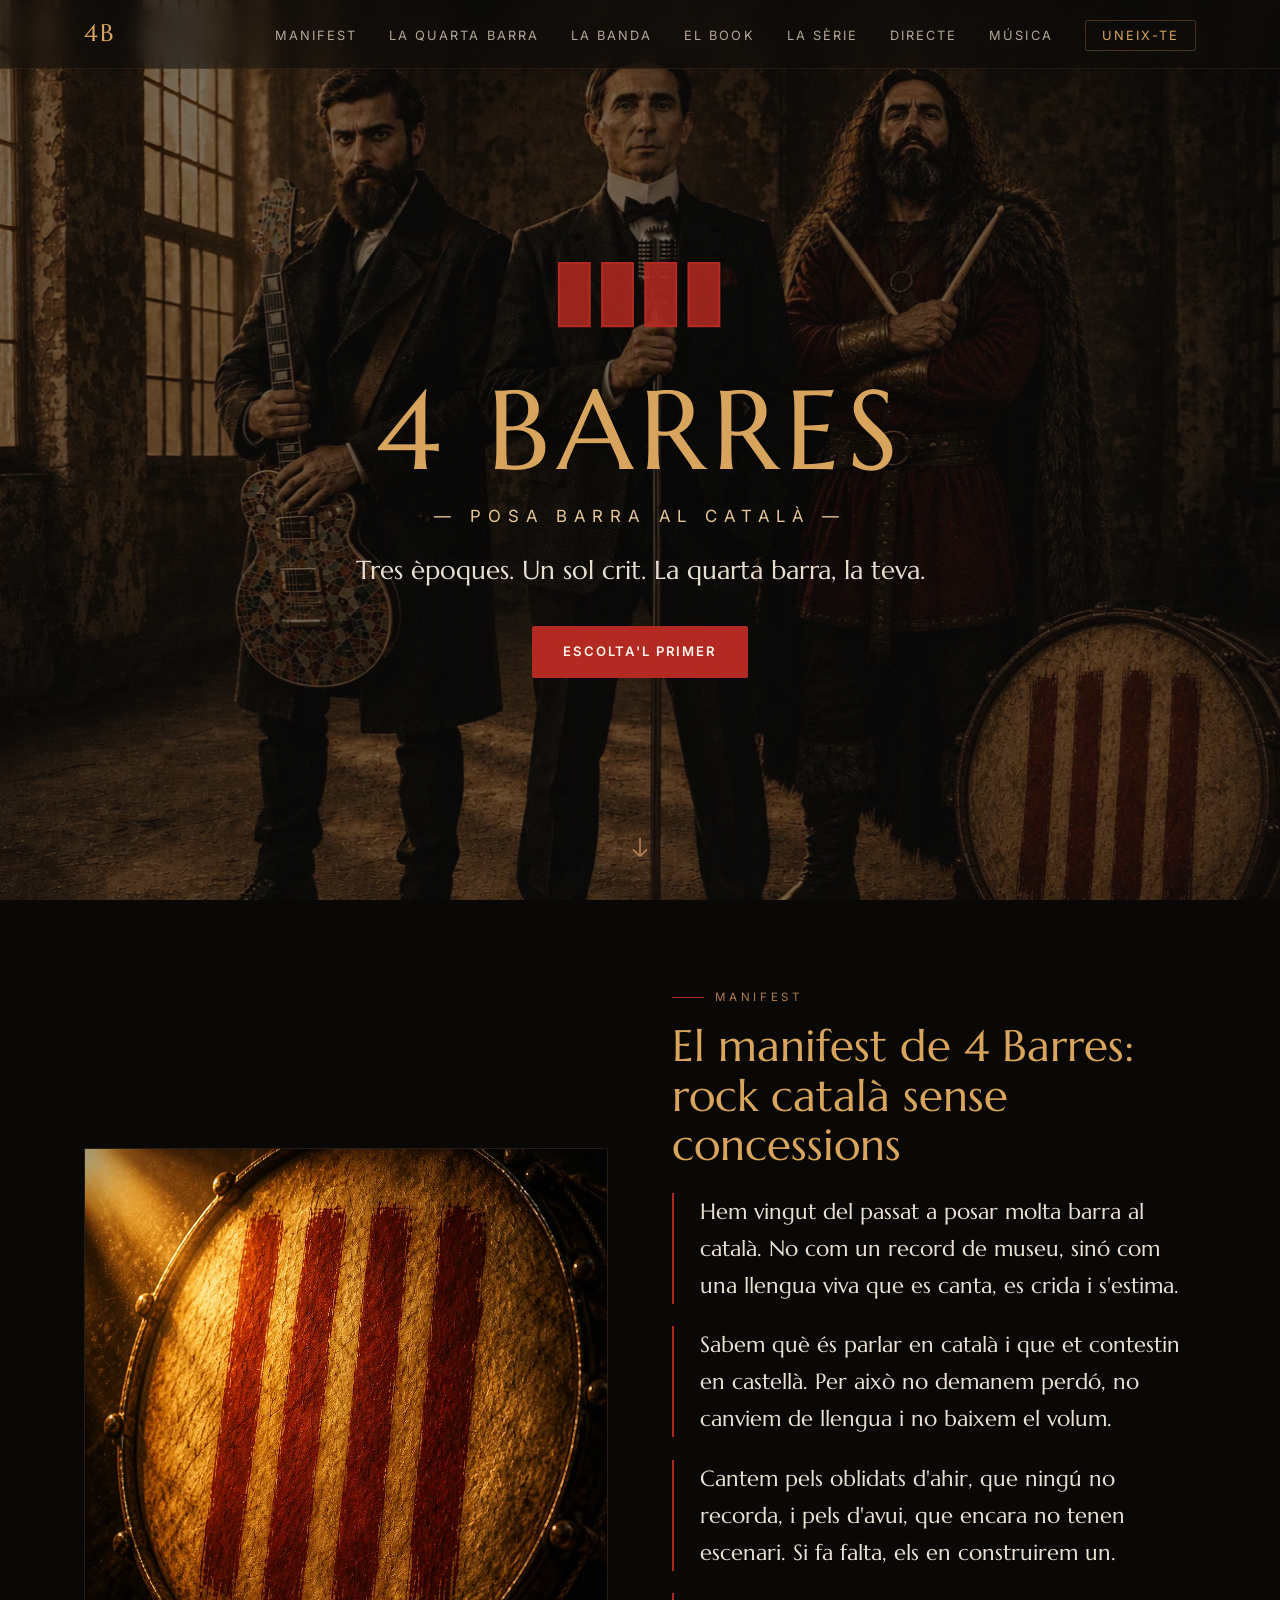
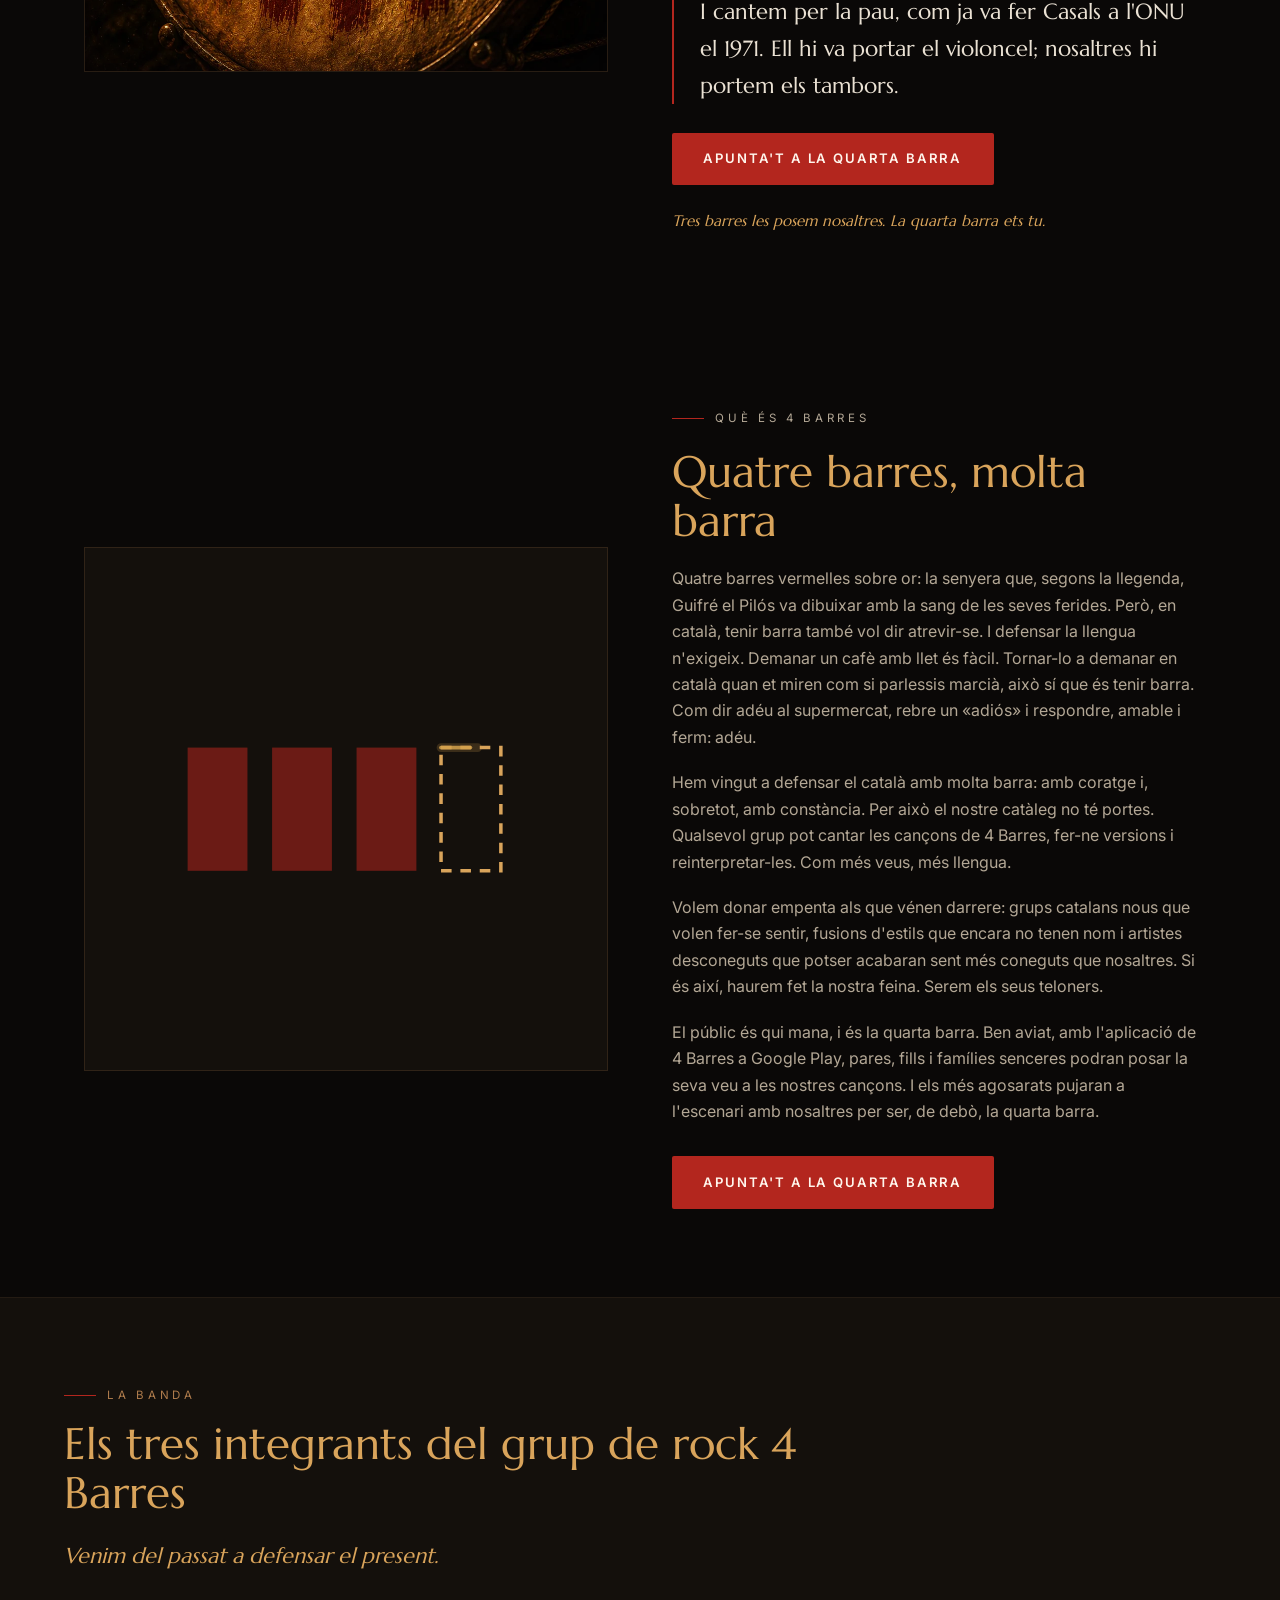
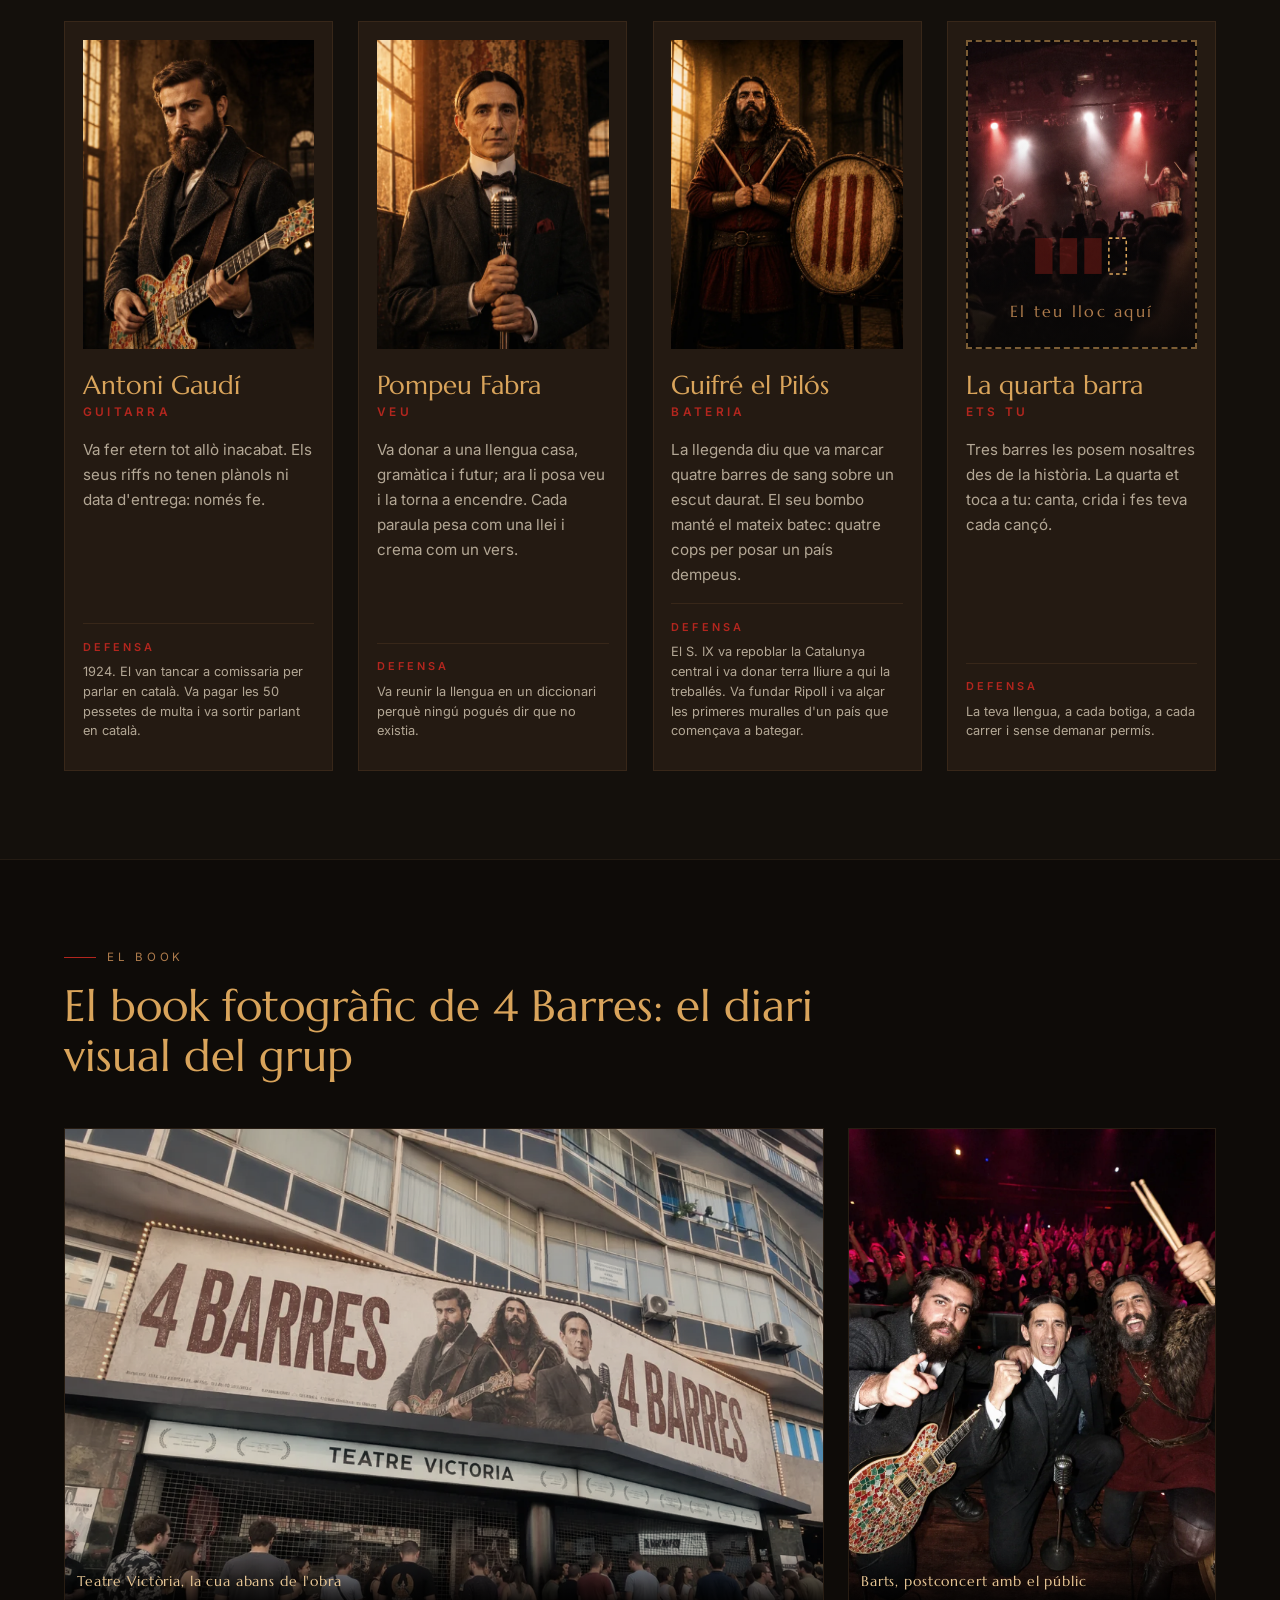
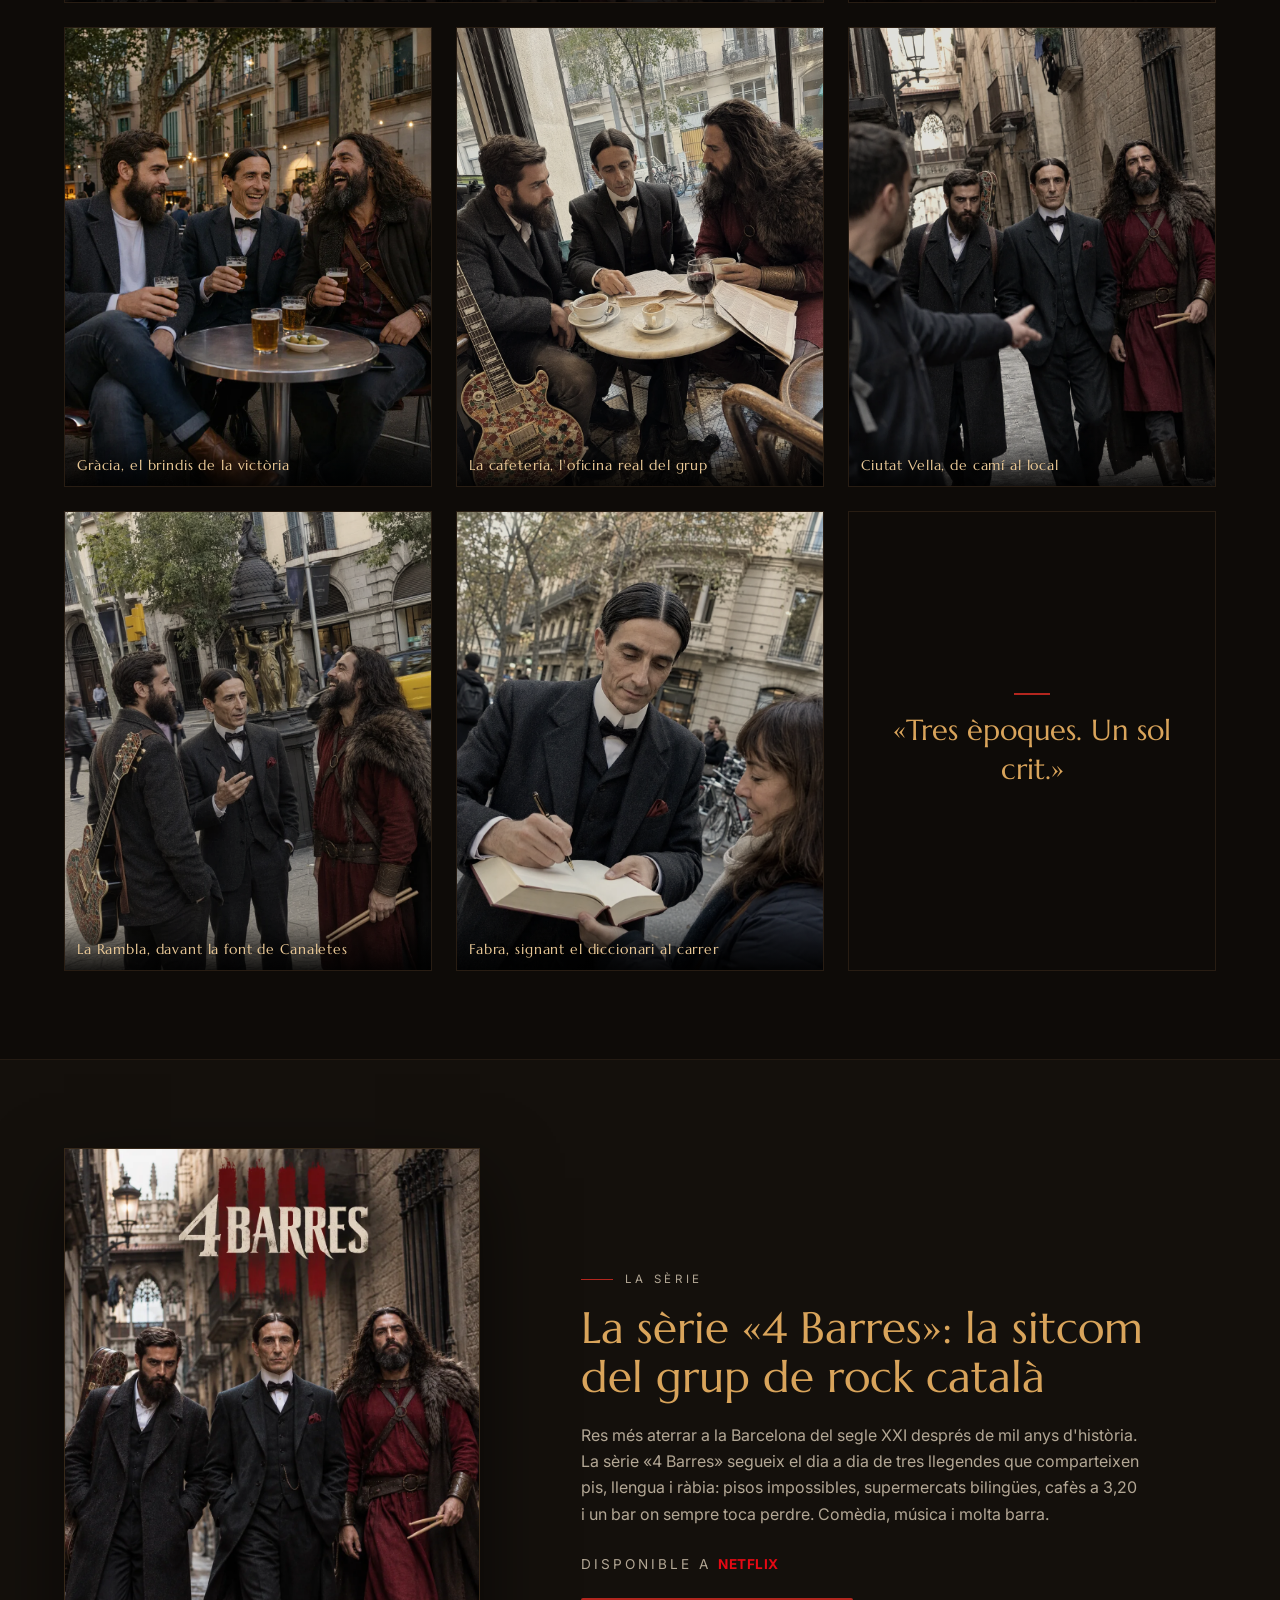
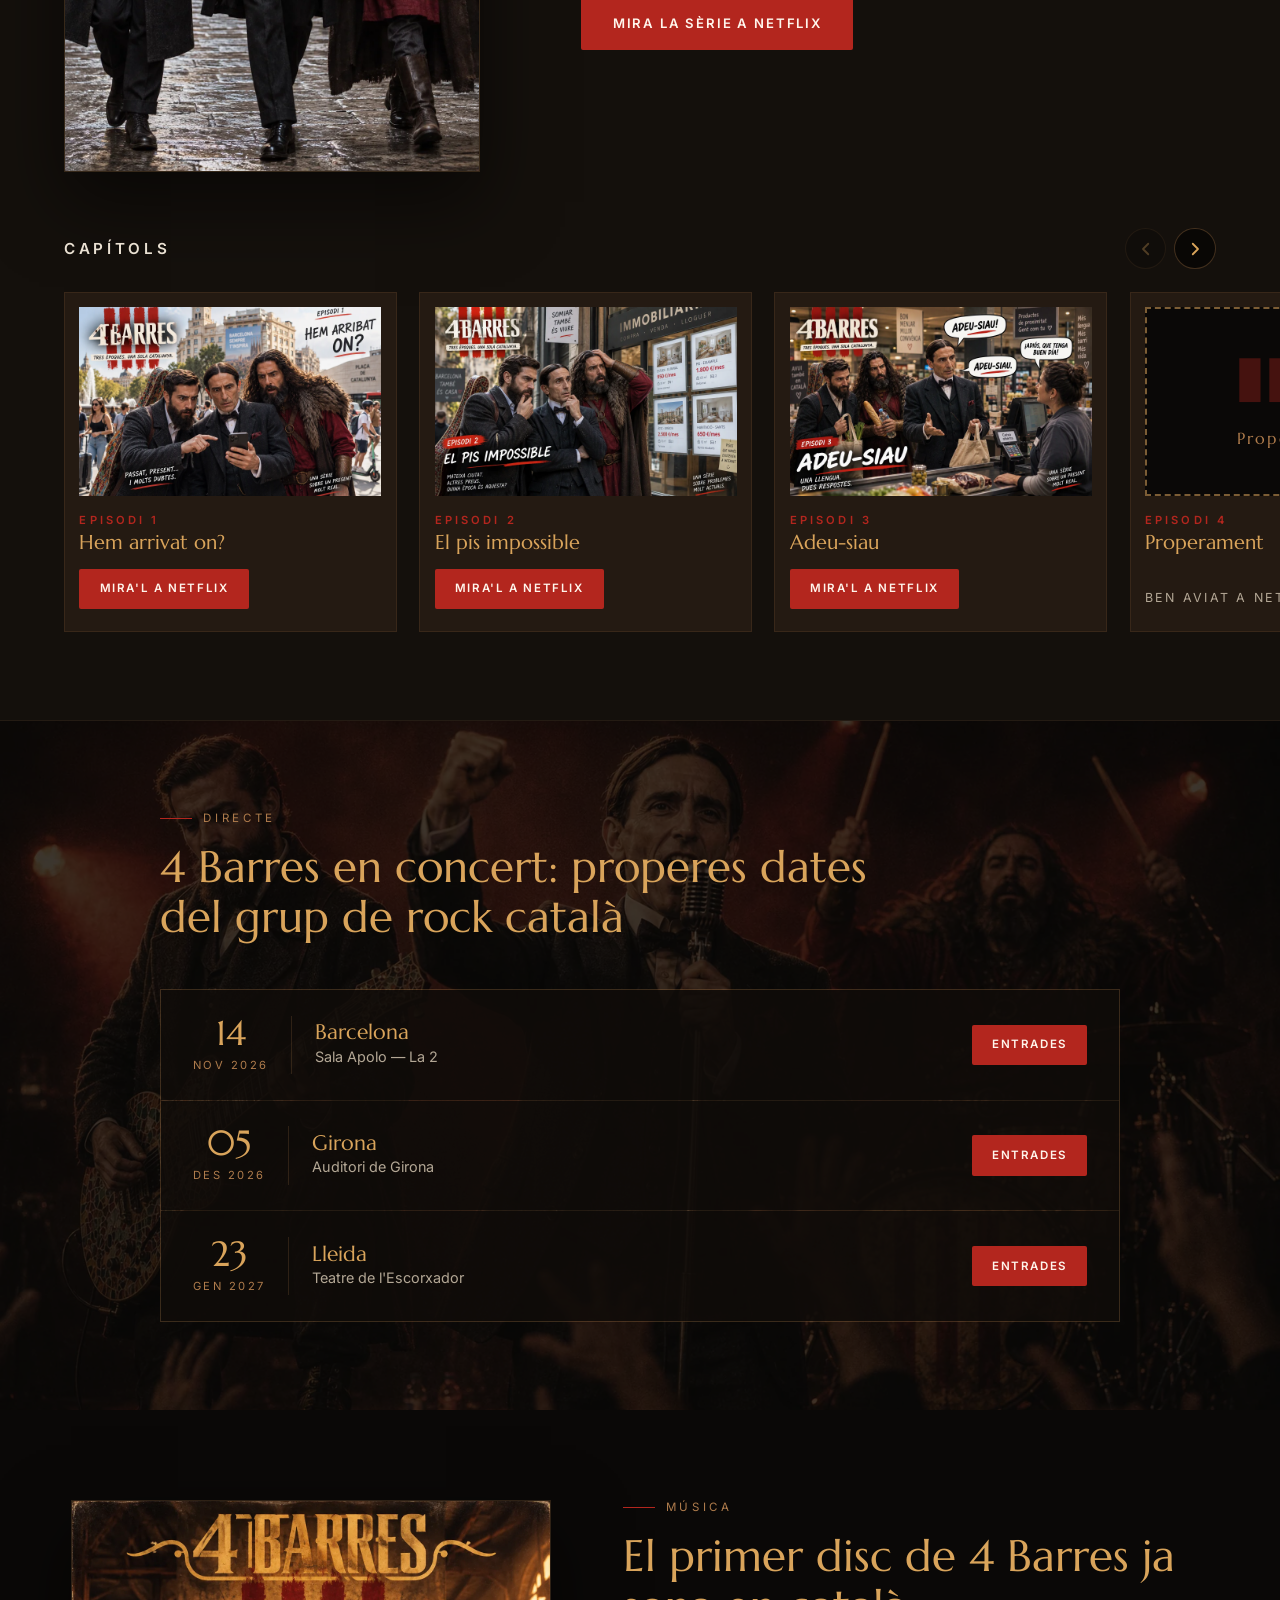
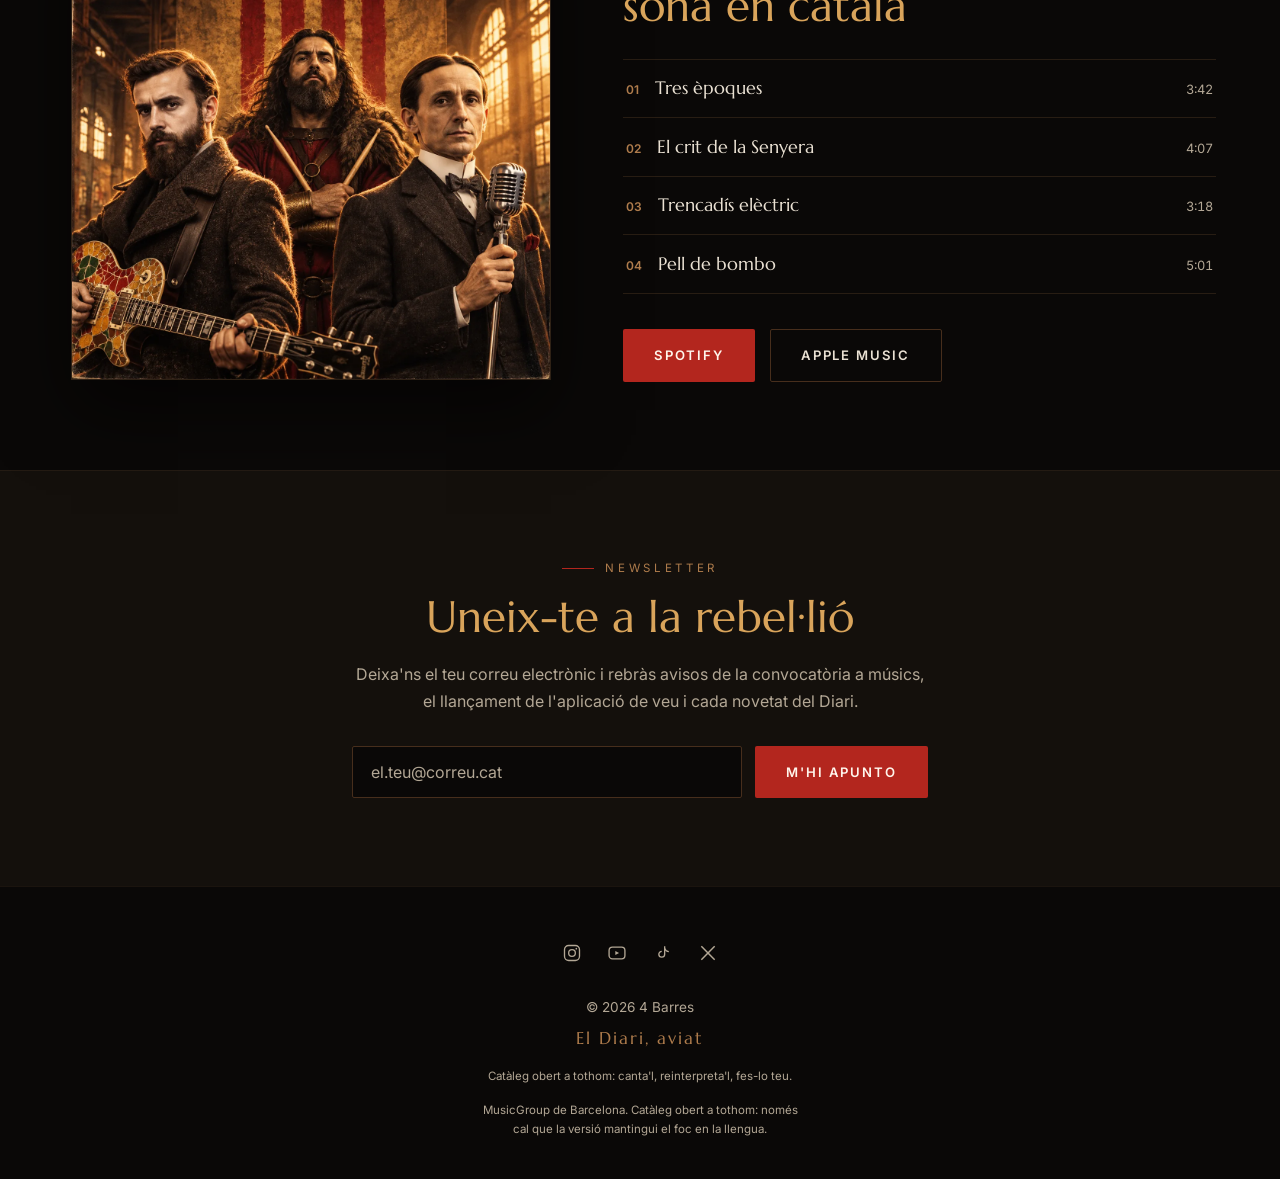
==== commit 131c495c: "La Serie: carrusel de capitols estil Netflix (miniatures grans, fila a ample complet, fletxes)" ====
--- a/index.html
+++ b/index.html
@@ -349,7 +349,19 @@
         </div>
       </div>
 
-      <div class="serie__capitols">
+      <div class="serie__fila revelar">
+        <div class="serie__fila-cap">
+          <h3 class="serie__fila-titol">Capítols</h3>
+          <div class="serie__fletxes">
+            <button class="serie__fletxa" id="fletxaEnrere" type="button" aria-label="Anar als capítols anteriors">
+              <svg viewBox="0 0 24 24" width="18" height="18" aria-hidden="true" focusable="false"><path d="M15 5l-7 7 7 7" fill="none" stroke="currentColor" stroke-width="2.4" stroke-linecap="round" stroke-linejoin="round"/></svg>
+            </button>
+            <button class="serie__fletxa" id="fletxaEndavant" type="button" aria-label="Anar als capítols següents">
+              <svg viewBox="0 0 24 24" width="18" height="18" aria-hidden="true" focusable="false"><path d="M9 5l7 7-7 7" fill="none" stroke="currentColor" stroke-width="2.4" stroke-linecap="round" stroke-linejoin="round"/></svg>
+            </button>
+          </div>
+        </div>
+        <div class="serie__capitols" id="capitols" tabindex="0" role="region" aria-label="Capítols de la sèrie «4 Barres»">
         <article class="capitol revelar">
           <figure class="capitol__foto">
             <picture>
@@ -447,6 +459,7 @@
           <h3><span class="capitol__num">Episodi 8</span>L'enemic etern</h3>
           <a class="btn btn--vermell btn--petit" href="#">Mira'l a Netflix</a>
         </article>
+        </div>
       </div>
     </section>
 
--- a/style.css
+++ b/style.css
@@ -874,6 +874,7 @@
   background-color: var(--carbo);
   border-top: 1px solid rgba(175, 124, 76, 0.1);
   border-bottom: 1px solid rgba(175, 124, 76, 0.1);
+  overflow: hidden; /* la fila a ample complet no ha de generar scroll horitzontal a la pàgina */
 }
 
 /* Bloc destacat: pòster vertical + presentació (pantalla partida) */
@@ -922,19 +923,81 @@
   letter-spacing: 0.04em;
 }
 
-/* Graella de capítols: targetes amb elevació daurada, com La Banda */
+/* Fila de capítols estil Netflix: carrusel horitzontal a ample complet
+   amb miniatures grans, perquè cada thumbnail es pugui inspeccionar en
+   detall (en si mateix és un resum visual de l'episodi) */
+.serie__fila-cap {
+  max-width: 72rem;
+  margin: 0 auto 1.4rem;
+  display: flex;
+  align-items: center;
+  justify-content: space-between;
+  gap: 1rem;
+}
+
+.serie__fila-titol {
+  font-family: var(--sans);
+  font-size: 0.95rem;
+  font-weight: 600;
+  letter-spacing: 0.24em;
+  text-transform: uppercase;
+  color: var(--ivori);
+}
+
+/* Les fletxes només tenen sentit amb ratolí; a mòbil es llisca amb el dit */
+.serie__fletxes {
+  display: none;
+  gap: 0.5rem;
+}
+
+.serie__fletxa {
+  width: 2.6rem;
+  height: 2.6rem;
+  border-radius: 50%;
+  display: grid;
+  place-items: center;
+  background-color: rgba(0, 0, 0, 0.55);
+  border: 1px solid rgba(175, 124, 76, 0.35);
+  color: var(--or);
+  cursor: pointer;
+  transition: background-color var(--transicio), border-color var(--transicio), opacity var(--transicio);
+}
+
+.serie__fletxa:hover {
+  background-color: rgba(0, 0, 0, 0.85);
+  border-color: var(--ambre);
+}
+
+.serie__fletxa[disabled] {
+  opacity: 0.3;
+  cursor: default;
+}
+
 .serie__capitols {
-  max-width: 72rem;
-  margin: 0 auto;
-  display: grid;
-  grid-template-columns: 1fr;
-  gap: 1.6rem;
+  display: flex;
+  gap: 1.4rem;
+  overflow-x: auto;
+  overscroll-behavior-x: contain;
+  scroll-snap-type: x proximity;
+  scrollbar-width: none; /* la barra va amagada: es navega amb gest, roda o fletxes */
+  -ms-overflow-style: none;
+  /* Fila a ample complet de la finestra (com a Netflix), amb la primera
+     targeta alineada amb el contingut de la secció */
+  margin-inline: calc(50% - 50vw);
+  padding-inline: max(1.25rem, calc((100vw - 72rem) / 2));
+  scroll-padding-inline: max(1.25rem, calc((100vw - 72rem) / 2));
+}
+
+.serie__capitols::-webkit-scrollbar {
+  display: none;
 }
 
 .capitol {
+  flex: 0 0 auto;
+  width: min(80vw, 21rem);
+  scroll-snap-align: start;
   display: flex;
   flex-direction: column;
-  height: 100%;
   background-color: var(--umba);
   border: 1px solid rgba(175, 124, 76, 0.14);
   padding: 0.9rem 0.9rem 1.4rem;
@@ -1042,10 +1105,14 @@
     margin-right: 0;
   }
 
-  /* Vuit capítols: graella de 4 columnes i dues files */
-  .serie__capitols {
-    grid-template-columns: repeat(4, 1fr);
-    gap: 1.6rem;
+  /* Miniatures molt més grans que l'antiga graella: unes 4 targetes
+     per pantalla, amb la darrera tallada per indicar que es pot lliscar */
+  .serie__fletxes {
+    display: flex;
+  }
+
+  .capitol {
+    width: clamp(20rem, 26vw, 26rem);
   }
 }
 
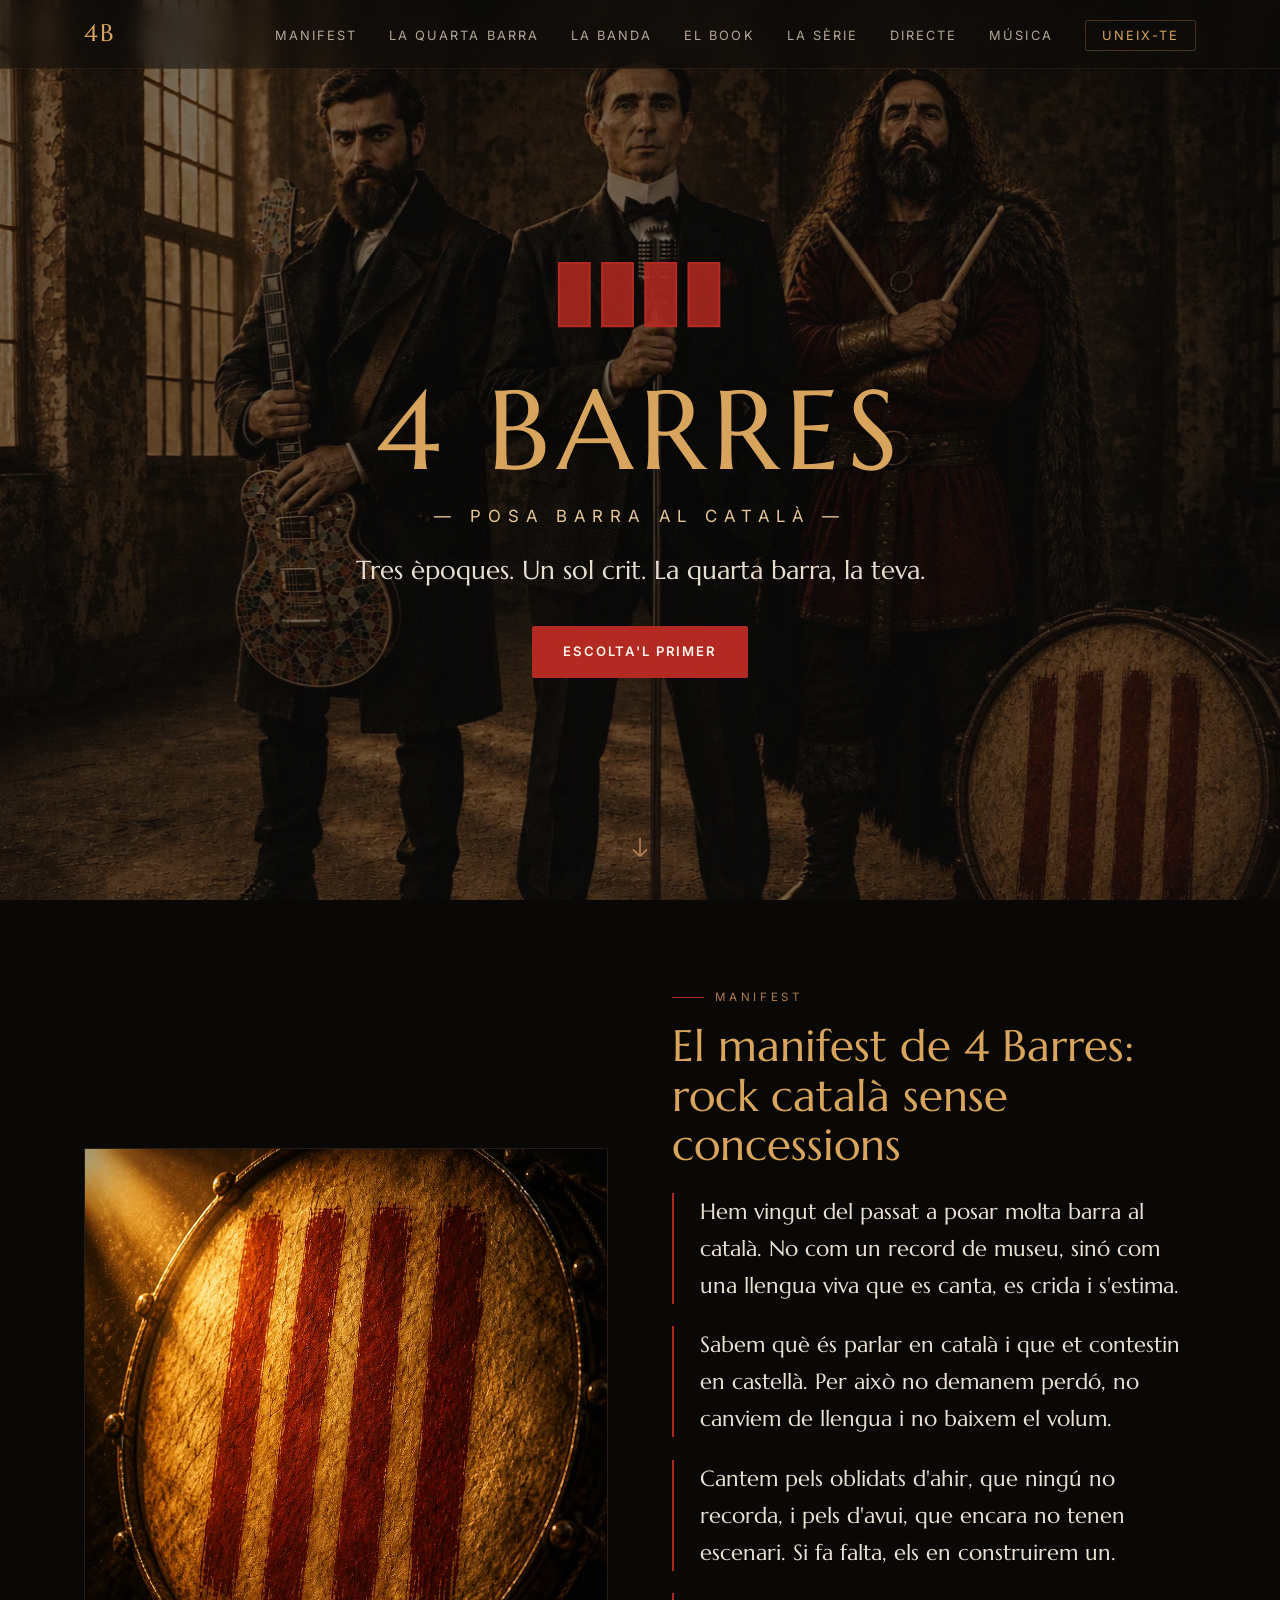
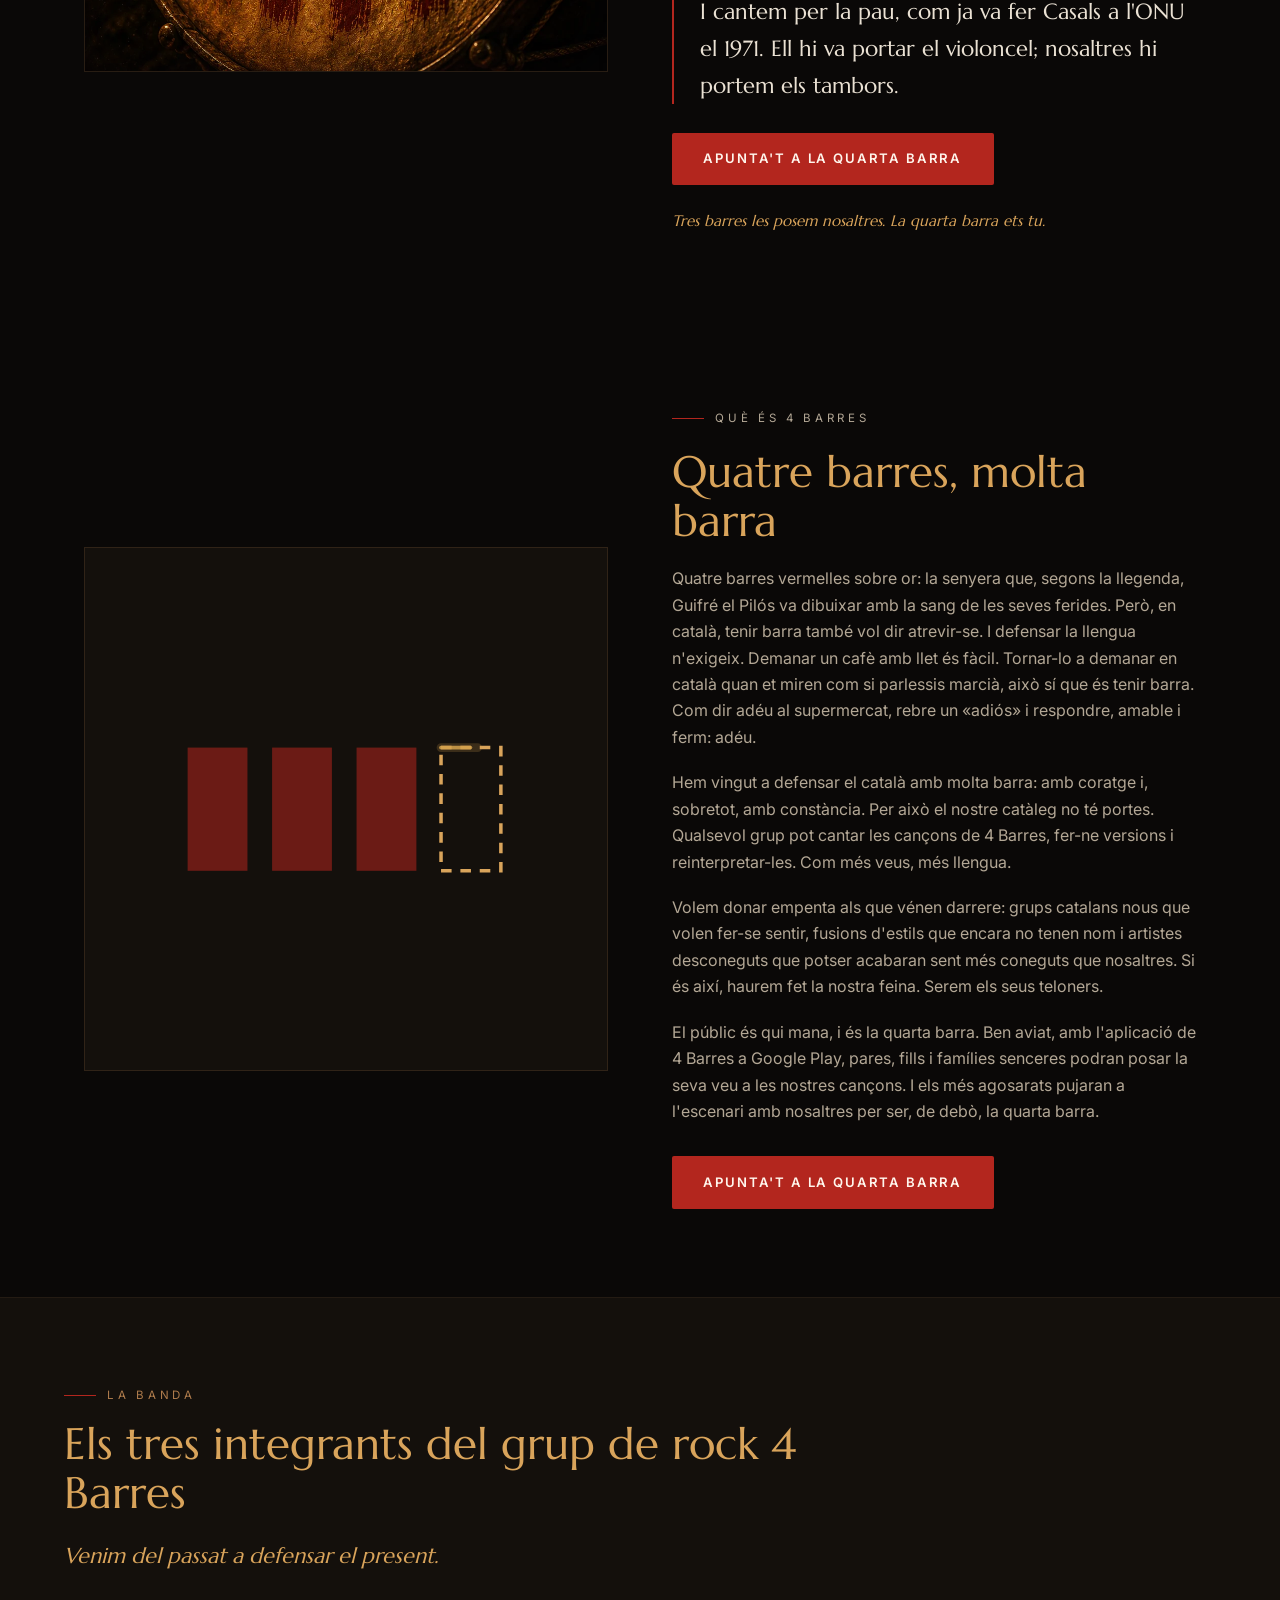
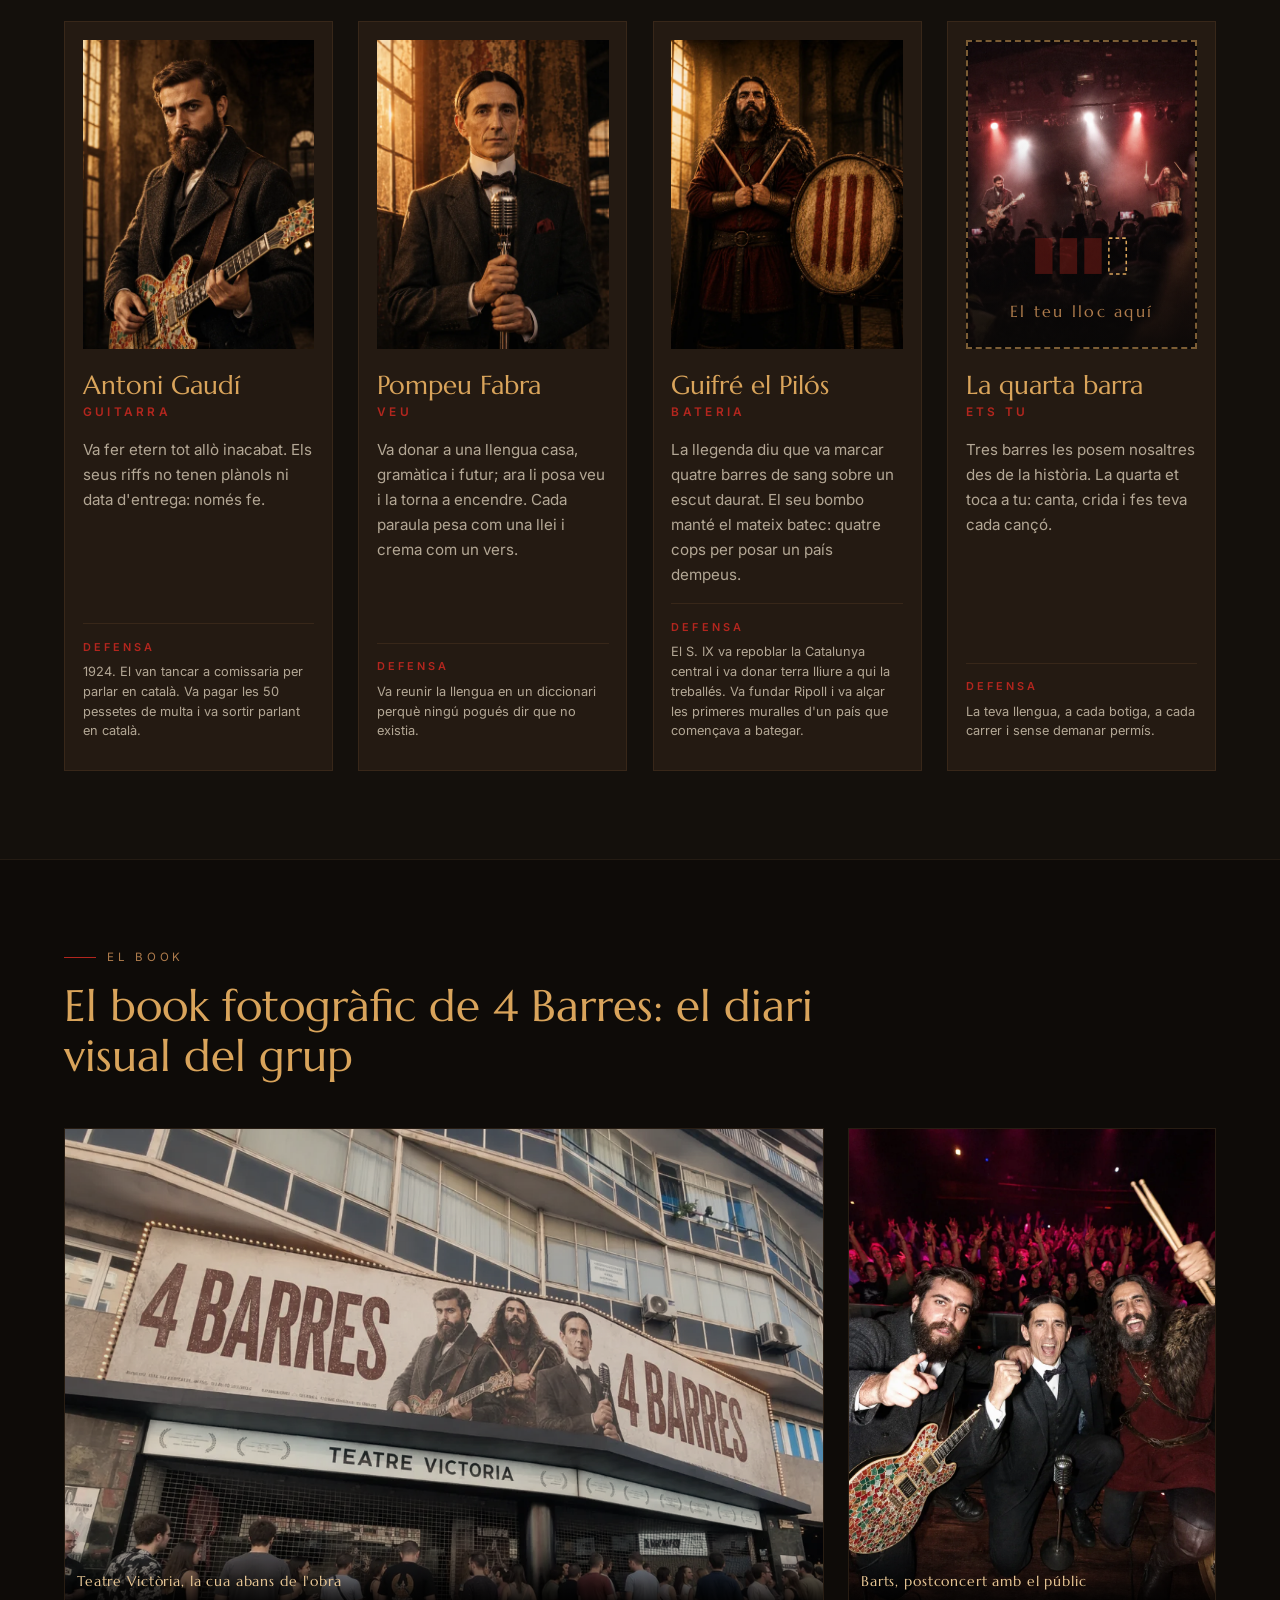
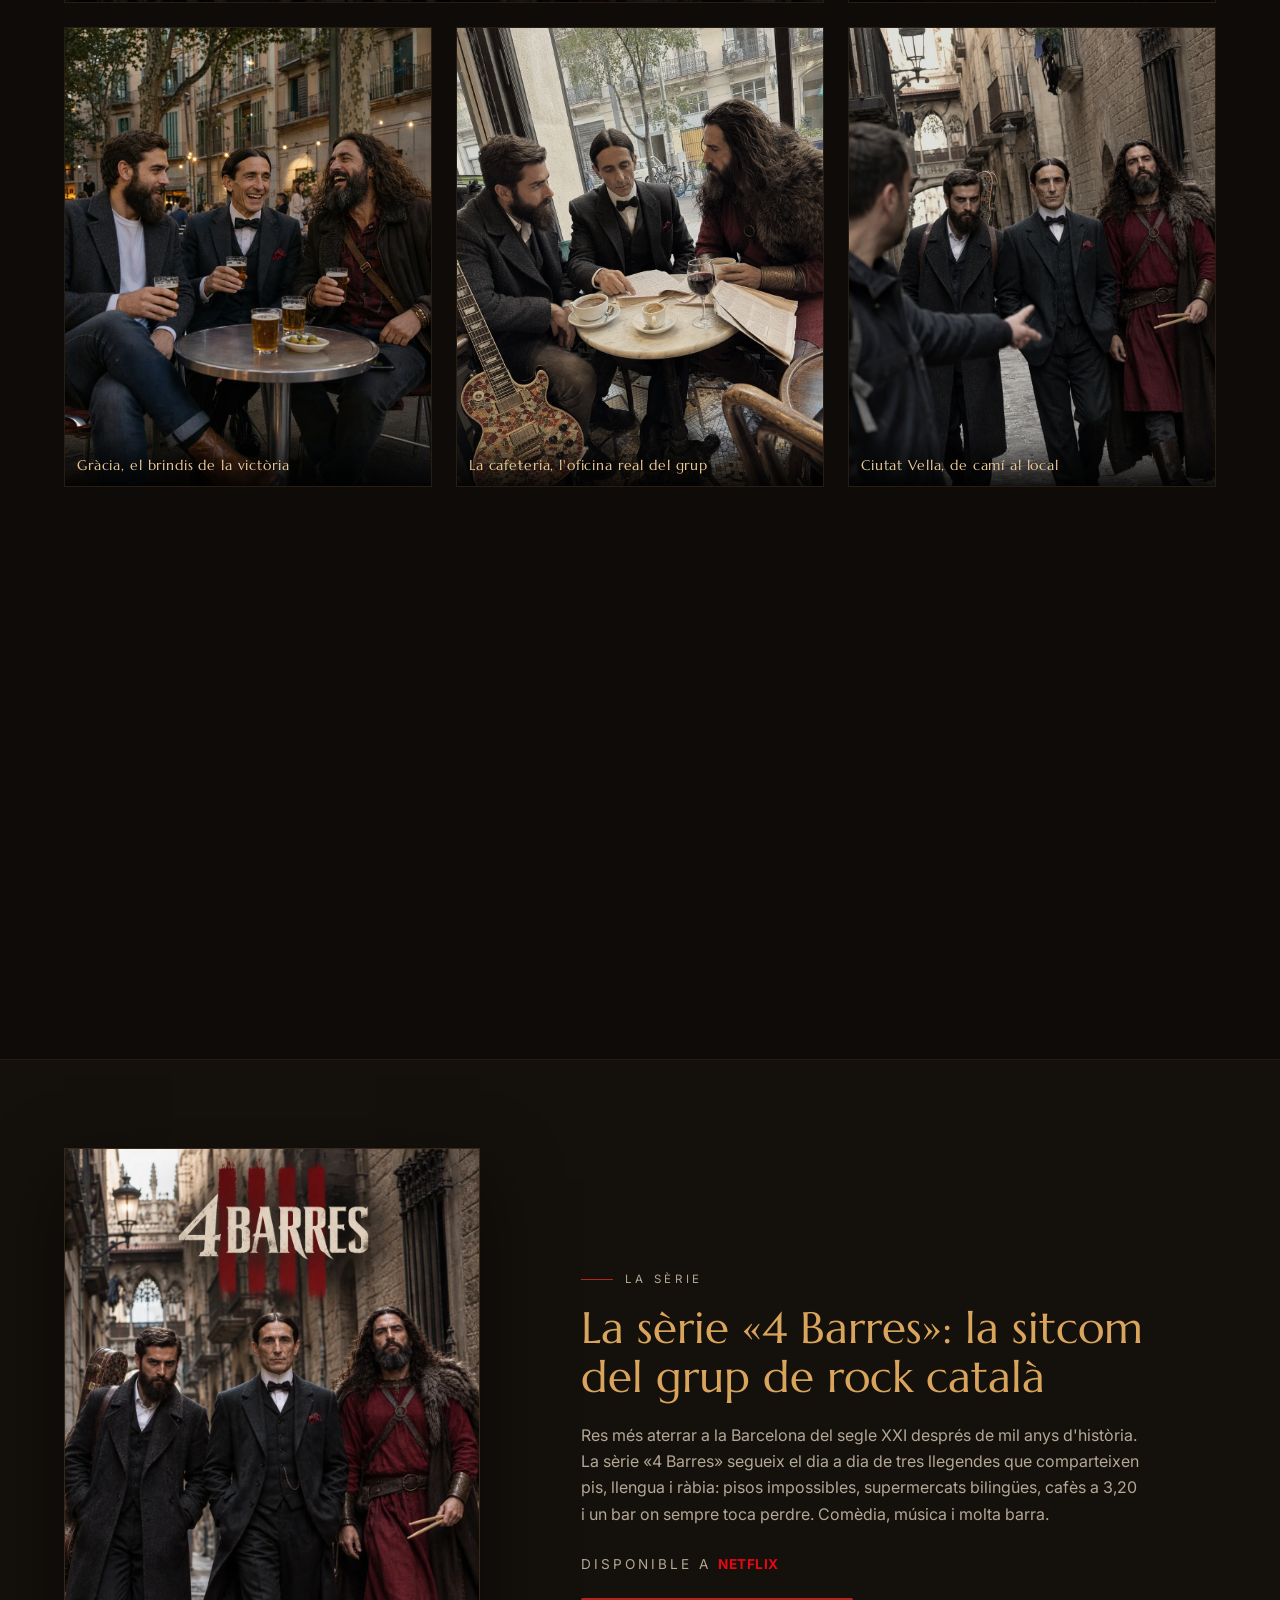
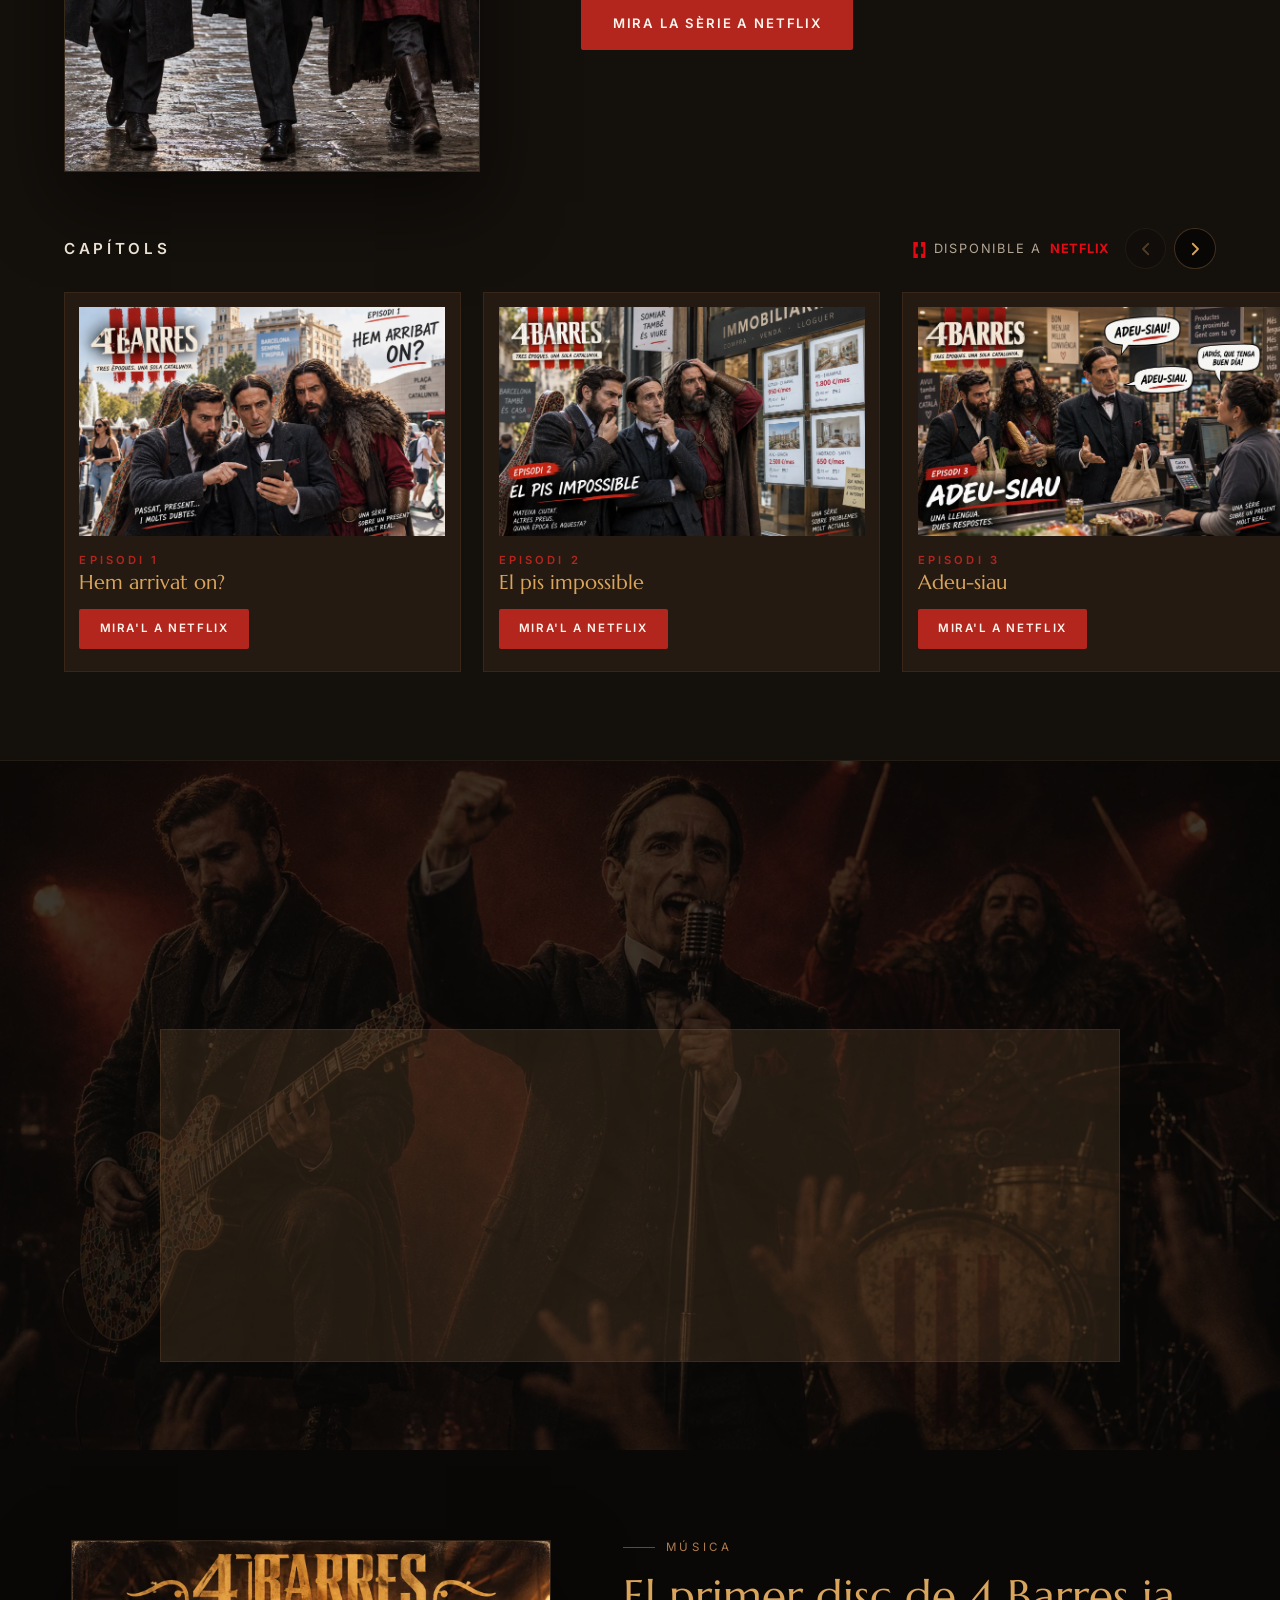
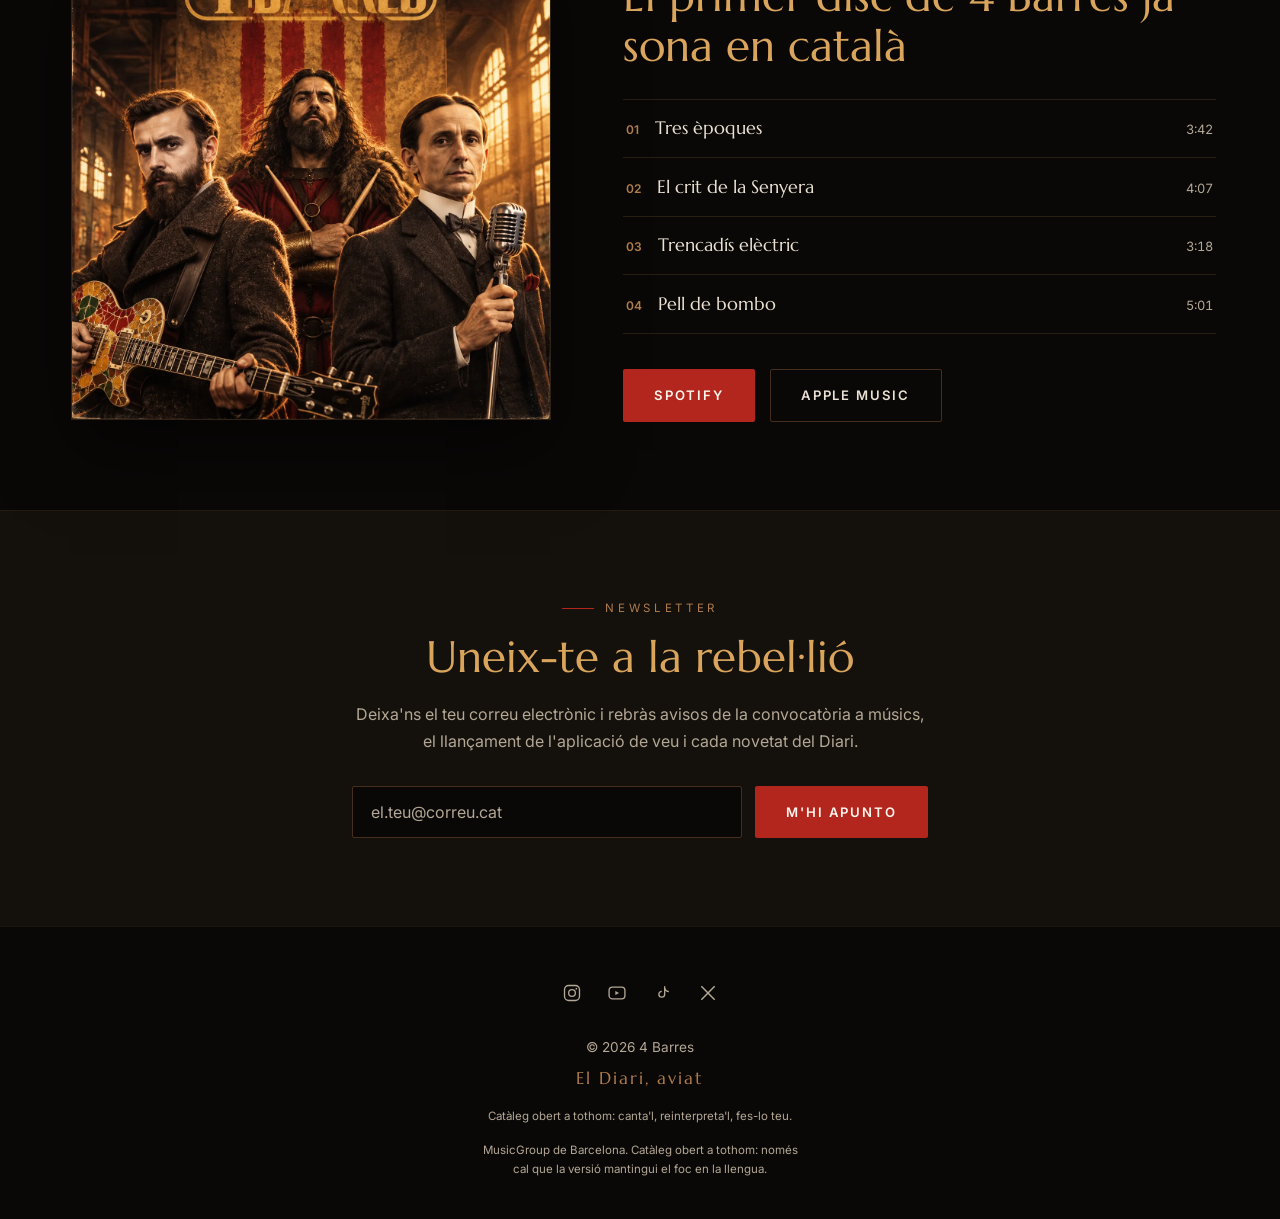
==== commit fb44466c: "La Serie: miniatures mes grans, visor gairebe a pantalla completa i logotip Netflix a la fila" ====
--- a/index.html
+++ b/index.html
@@ -352,6 +352,10 @@
       <div class="serie__fila revelar">
         <div class="serie__fila-cap">
           <h3 class="serie__fila-titol">Capítols</h3>
+          <p class="serie__badge-netflix">
+            <svg class="serie__netflix-n" viewBox="0 0 24 24" width="16" height="16" aria-hidden="true" focusable="false"><path fill="#E50914" d="M11.777 0v6.995h-3.326v10.51h3.326V24H5.042V0h6.735zM22.958 24h-6.327v-6.495h3.326V6.999h-3.326V0h6.327v24z"/></svg>
+            Disponible a <span class="serie__netflix">Netflix</span>
+          </p>
           <div class="serie__fletxes">
             <button class="serie__fletxa" id="fletxaEnrere" type="button" aria-label="Anar als capítols anteriors">
               <svg viewBox="0 0 24 24" width="18" height="18" aria-hidden="true" focusable="false"><path d="M15 5l-7 7 7 7" fill="none" stroke="currentColor" stroke-width="2.4" stroke-linecap="round" stroke-linejoin="round"/></svg>
@@ -363,38 +367,50 @@
         </div>
         <div class="serie__capitols" id="capitols" tabindex="0" role="region" aria-label="Capítols de la sèrie «4 Barres»">
         <article class="capitol revelar">
-          <figure class="capitol__foto">
+          <div class="capitol__foto">
+            <a class="capitol__amplia" href="img/4BARRES_serie_ep1.png"
+               data-titol="Episodi 1 — Hem arrivat on?"
+               aria-label="Ampliar la miniatura de l'episodi 1, «Hem arrivat on?»">
             <picture>
               <source srcset="img/4BARRES_serie_ep1.webp" type="image/webp">
               <img src="img/4BARRES_serie_ep1.png"
                    alt="Fotograma del capítol 1 de la sèrie «4 Barres», «Hem arrivat on?»: els tres protagonistes mirant un mòbil a la plaça de Catalunya"
                    loading="lazy" width="1536" height="1024">
             </picture>
-          </figure>
+            </a>
+          </div>
           <h3><span class="capitol__num">Episodi 1</span>Hem arrivat on?</h3>
           <a class="btn btn--vermell btn--petit" href="#">Mira'l a Netflix</a>
         </article>
         <article class="capitol revelar">
-          <figure class="capitol__foto">
+          <div class="capitol__foto">
+            <a class="capitol__amplia" href="img/4BARRES_serie_ep2.png"
+               data-titol="Episodi 2 — El pis impossible"
+               aria-label="Ampliar la miniatura de l'episodi 2, «El pis impossible»">
             <picture>
               <source srcset="img/4BARRES_serie_ep2.webp" type="image/webp">
               <img src="img/4BARRES_serie_ep2.png"
                    alt="Fotograma del capítol 2 de la sèrie «4 Barres», «El pis impossible»: els tres protagonistes davant el mural d'una immobiliària de Barcelona"
                    loading="lazy" width="1536" height="1024">
             </picture>
-          </figure>
+            </a>
+          </div>
           <h3><span class="capitol__num">Episodi 2</span>El pis impossible</h3>
           <a class="btn btn--vermell btn--petit" href="#">Mira'l a Netflix</a>
         </article>
         <article class="capitol revelar">
-          <figure class="capitol__foto">
+          <div class="capitol__foto">
+            <a class="capitol__amplia" href="img/4BARRES_serie_ep3.png"
+               data-titol="Episodi 3 — Adeu-siau"
+               aria-label="Ampliar la miniatura de l'episodi 3, «Adeu-siau»">
             <picture>
               <source srcset="img/4BARRES_serie_ep3.webp" type="image/webp">
               <img src="img/4BARRES_serie_ep3.png"
                    alt="Fotograma del capítol 3 de la sèrie «4 Barres», «Adeu-siau»: en Pompeu Fabra a la caixa d'un supermercat"
                    loading="lazy" width="1536" height="1024">
             </picture>
-          </figure>
+            </a>
+          </div>
           <h3><span class="capitol__num">Episodi 3</span>Adeu-siau</h3>
           <a class="btn btn--vermell btn--petit" href="#">Mira'l a Netflix</a>
         </article>
@@ -412,54 +428,93 @@
           <p class="capitol__nota">Ben aviat a Netflix</p>
         </article>
         <article class="capitol revelar">
-          <figure class="capitol__foto">
+          <div class="capitol__foto">
+            <a class="capitol__amplia" href="img/4BARRES_serie_ep5.png"
+               data-titol="Episodi 5 — Welcome to Barcelona"
+               aria-label="Ampliar la miniatura de l'episodi 5, «Welcome to Barcelona»">
             <picture>
               <source srcset="img/4BARRES_serie_ep5.webp" type="image/webp">
               <img src="img/4BARRES_serie_ep5.png"
                    alt="Fotograma del capítol 5 de la sèrie «4 Barres», «Welcome to Barcelona»: els tres protagonistes, amb caixes de la mudança, saludant la veïna nova"
                    loading="lazy" width="1536" height="1024">
             </picture>
-          </figure>
+            </a>
+          </div>
           <h3><span class="capitol__num">Episodi 5</span>Welcome to Barcelona</h3>
           <a class="btn btn--vermell btn--petit" href="#">Mira'l a Netflix</a>
         </article>
         <article class="capitol revelar">
-          <figure class="capitol__foto">
+          <div class="capitol__foto">
+            <a class="capitol__amplia" href="img/4BARRES_serie_ep6.png"
+               data-titol="Episodi 6 — Coffee to go"
+               aria-label="Ampliar la miniatura de l'episodi 6, «Coffee to go»">
             <picture>
               <source srcset="img/4BARRES_serie_ep6.webp" type="image/webp">
               <img src="img/4BARRES_serie_ep6.png"
                    alt="Fotograma del capítol 6 de la sèrie «4 Barres», «Coffee to go»: els tres protagonistes demanant en un cafè d'especialitat de Barcelona"
                    loading="lazy" width="1024" height="576">
             </picture>
-          </figure>
+            </a>
+          </div>
           <h3><span class="capitol__num">Episodi 6</span>Coffee to go</h3>
           <a class="btn btn--vermell btn--petit" href="#">Mira'l a Netflix</a>
         </article>
         <article class="capitol revelar">
-          <figure class="capitol__foto">
+          <div class="capitol__foto">
+            <a class="capitol__amplia" href="img/4BARRES_serie_ep7.png"
+               data-titol="Episodi 7 — El tramvia"
+               aria-label="Ampliar la miniatura de l'episodi 7, «El tramvia»">
             <picture>
               <source srcset="img/4BARRES_serie_ep7.webp" type="image/webp">
               <img src="img/4BARRES_serie_ep7.png"
                    alt="Fotograma del capítol 7 de la sèrie «4 Barres», «El tramvia»: els tres protagonistes a les portes d'un tramvia de Barcelona"
                    loading="lazy" width="1920" height="1072">
             </picture>
-          </figure>
+            </a>
+          </div>
           <h3><span class="capitol__num">Episodi 7</span>El tramvia</h3>
           <a class="btn btn--vermell btn--petit" href="#">Mira'l a Netflix</a>
         </article>
         <article class="capitol revelar">
-          <figure class="capitol__foto">
+          <div class="capitol__foto">
+            <a class="capitol__amplia" href="img/4BARRES_serie_ep8.png"
+               data-titol="Episodi 8 — L'enemic etern"
+               aria-label="Ampliar la miniatura de l'episodi 8, «L'enemic etern»">
             <picture>
               <source srcset="img/4BARRES_serie_ep8.webp" type="image/webp">
               <img src="img/4BARRES_serie_ep8.png"
                    alt="Fotograma del capítol 8 de la sèrie «4 Barres», «L'enemic etern»: els tres protagonistes al bar mirant un partit de futbol"
                    loading="lazy" width="1672" height="941">
             </picture>
-          </figure>
+            </a>
+          </div>
           <h3><span class="capitol__num">Episodi 8</span>L'enemic etern</h3>
           <a class="btn btn--vermell btn--petit" href="#">Mira'l a Netflix</a>
         </article>
         </div>
+      </div>
+
+      <!-- Visor de miniatures: clic a un thumbnail per veure'l gairebé a
+           pantalla completa (tancar amb la creu, el fons o la tecla Escape) -->
+      <div class="llum" id="llum" role="dialog" aria-modal="true" aria-labelledby="llumTitol" hidden>
+        <div class="llum__fons" data-tanca></div>
+        <figure class="llum__quadre">
+          <img id="llumImg" src="" alt="">
+          <figcaption class="llum__peu">
+            <p class="llum__ep" id="llumTitol"></p>
+            <!-- Enllaç placeholder: substitueix pel de l'episodi real a Netflix -->
+            <a class="btn btn--vermell btn--petit" href="#" id="llumNetflix">Mira'l a Netflix</a>
+          </figcaption>
+        </figure>
+        <button class="llum__tanca" id="llumTanca" type="button" aria-label="Tancar el visor">
+          <svg viewBox="0 0 24 24" width="22" height="22" aria-hidden="true" focusable="false"><path d="M6 6l12 12M18 6L6 18" fill="none" stroke="currentColor" stroke-width="2.2" stroke-linecap="round"/></svg>
+        </button>
+        <button class="llum__nav llum__nav--prev" id="llumPrev" type="button" aria-label="Miniatura anterior">
+          <svg viewBox="0 0 24 24" width="26" height="26" aria-hidden="true" focusable="false"><path d="M15 5l-7 7 7 7" fill="none" stroke="currentColor" stroke-width="2.4" stroke-linecap="round" stroke-linejoin="round"/></svg>
+        </button>
+        <button class="llum__nav llum__nav--next" id="llumNext" type="button" aria-label="Miniatura següent">
+          <svg viewBox="0 0 24 24" width="26" height="26" aria-hidden="true" focusable="false"><path d="M9 5l7 7-7 7" fill="none" stroke="currentColor" stroke-width="2.4" stroke-linecap="round" stroke-linejoin="round"/></svg>
+        </button>
       </div>
     </section>
 
--- a/style.css
+++ b/style.css
@@ -994,7 +994,7 @@
 
 .capitol {
   flex: 0 0 auto;
-  width: min(80vw, 21rem);
+  width: min(86vw, 21rem);
   scroll-snap-align: start;
   display: flex;
   flex-direction: column;
@@ -1094,6 +1094,158 @@
   color: var(--ivori-mut);
 }
 
+/* Badge «Disponible a Netflix» amb la N de la marca, a la capçalera de la fila */
+.serie__badge-netflix {
+  display: flex;
+  align-items: center;
+  gap: 0.5rem;
+  margin-left: auto;
+  font-size: 0.8rem;
+  letter-spacing: 0.14em;
+  text-transform: uppercase;
+  color: var(--ivori-mut);
+  white-space: nowrap;
+}
+
+.serie__netflix-n {
+  display: block;
+  transform: translateY(1px);
+}
+
+/* La miniatura sencera és clicable: obre el visor gairebé a pantalla completa.
+   Sense JS, l'enllaç obre la imatge PNG directament (millora progressiva) */
+.capitol__amplia {
+  display: block;
+  width: 100%;
+  height: 100%;
+  position: relative;
+  cursor: zoom-in;
+}
+
+/* Pista visual de zoom (lupa daurada) que apareix en passar-hi per sobre */
+.capitol__amplia::after {
+  content: "";
+  position: absolute;
+  right: 0.7rem;
+  bottom: 0.7rem;
+  width: 2.2rem;
+  height: 2.2rem;
+  border-radius: 50%;
+  background-color: rgba(0, 0, 0, 0.6);
+  background-image: url("data:image/svg+xml,%3Csvg xmlns='http://www.w3.org/2000/svg' viewBox='0 0 24 24'%3E%3Ccircle cx='10.5' cy='10.5' r='6' fill='none' stroke='%23D9A45B' stroke-width='2'/%3E%3Cpath d='M15 15l5.5 5.5' stroke='%23D9A45B' stroke-width='2' stroke-linecap='round'/%3E%3Cpath d='M8 10.5h5M10.5 8v5' stroke='%23D9A45B' stroke-width='1.6' stroke-linecap='round'/%3E%3C/svg%3E");
+  background-repeat: no-repeat;
+  background-position: center;
+  background-size: 1.3rem;
+  border: 1px solid rgba(217, 164, 91, 0.5);
+  opacity: 0;
+  transform: scale(0.85);
+  transition: opacity var(--transicio), transform var(--transicio);
+}
+
+.capitol__amplia:hover::after,
+.capitol__amplia:focus-visible::after {
+  opacity: 1;
+  transform: scale(1);
+}
+
+/* ---------- Visor de miniatures (lightbox) ---------- */
+.llum {
+  position: fixed;
+  inset: 0;
+  z-index: 300;
+  display: grid;
+  place-items: center;
+  padding: 3.5rem 1rem 2rem;
+}
+
+.llum[hidden] {
+  display: none;
+}
+
+.llum__fons {
+  position: absolute;
+  inset: 0;
+  background-color: rgba(5, 5, 6, 0.93);
+  cursor: zoom-out;
+}
+
+.llum__quadre {
+  position: relative;
+  z-index: 1;
+  margin: 0;
+  max-width: 100%;
+}
+
+.llum__quadre img {
+  max-width: 94vw;
+  max-height: 78vh;
+  width: auto;
+  height: auto;
+  object-fit: contain;
+  border: 1px solid rgba(175, 124, 76, 0.3);
+  box-shadow: 0 40px 120px rgba(0, 0, 0, 0.8);
+}
+
+.llum__peu {
+  display: flex;
+  align-items: center;
+  justify-content: space-between;
+  flex-wrap: wrap;
+  gap: 0.8rem 1.5rem;
+  padding-top: 1.1rem;
+}
+
+.llum__ep {
+  font-family: var(--serif);
+  font-size: 1.35rem;
+  color: var(--or);
+}
+
+.llum__tanca,
+.llum__nav {
+  position: absolute;
+  z-index: 2;
+  display: grid;
+  place-items: center;
+  width: 3rem;
+  height: 3rem;
+  border-radius: 50%;
+  background-color: rgba(0, 0, 0, 0.6);
+  border: 1px solid rgba(175, 124, 76, 0.35);
+  color: var(--or);
+  cursor: pointer;
+  transition: background-color var(--transicio), border-color var(--transicio);
+}
+
+.llum__tanca:hover,
+.llum__nav:hover {
+  background-color: rgba(0, 0, 0, 0.9);
+  border-color: var(--ambre);
+}
+
+.llum__tanca {
+  top: 1.2rem;
+  right: 1.2rem;
+}
+
+.llum__nav {
+  top: 50%;
+  transform: translateY(-50%);
+}
+
+.llum__nav--prev {
+  left: 1.2rem;
+}
+
+.llum__nav--next {
+  right: 1.2rem;
+}
+
+/* Bloquegem el scroll de la pàgina mentre el visor és obert */
+.llum-obert {
+  overflow: hidden;
+}
+
 @media (min-width: 52rem) {
   .serie__destacat {
     grid-template-columns: minmax(0, 5fr) minmax(0, 7fr);
@@ -1105,14 +1257,14 @@
     margin-right: 0;
   }
 
-  /* Miniatures molt més grans que l'antiga graella: unes 4 targetes
-     per pantalla, amb la darrera tallada per indicar que es pot lliscar */
+  /* Miniatures encara més grans: unes 2,5 targetes per pantalla,
+     amb la darrera tallada per indicar que es pot lliscar */
   .serie__fletxes {
     display: flex;
   }
 
   .capitol {
-    width: clamp(20rem, 26vw, 26rem);
+    width: clamp(22rem, 31vw, 30rem);
   }
 }
 
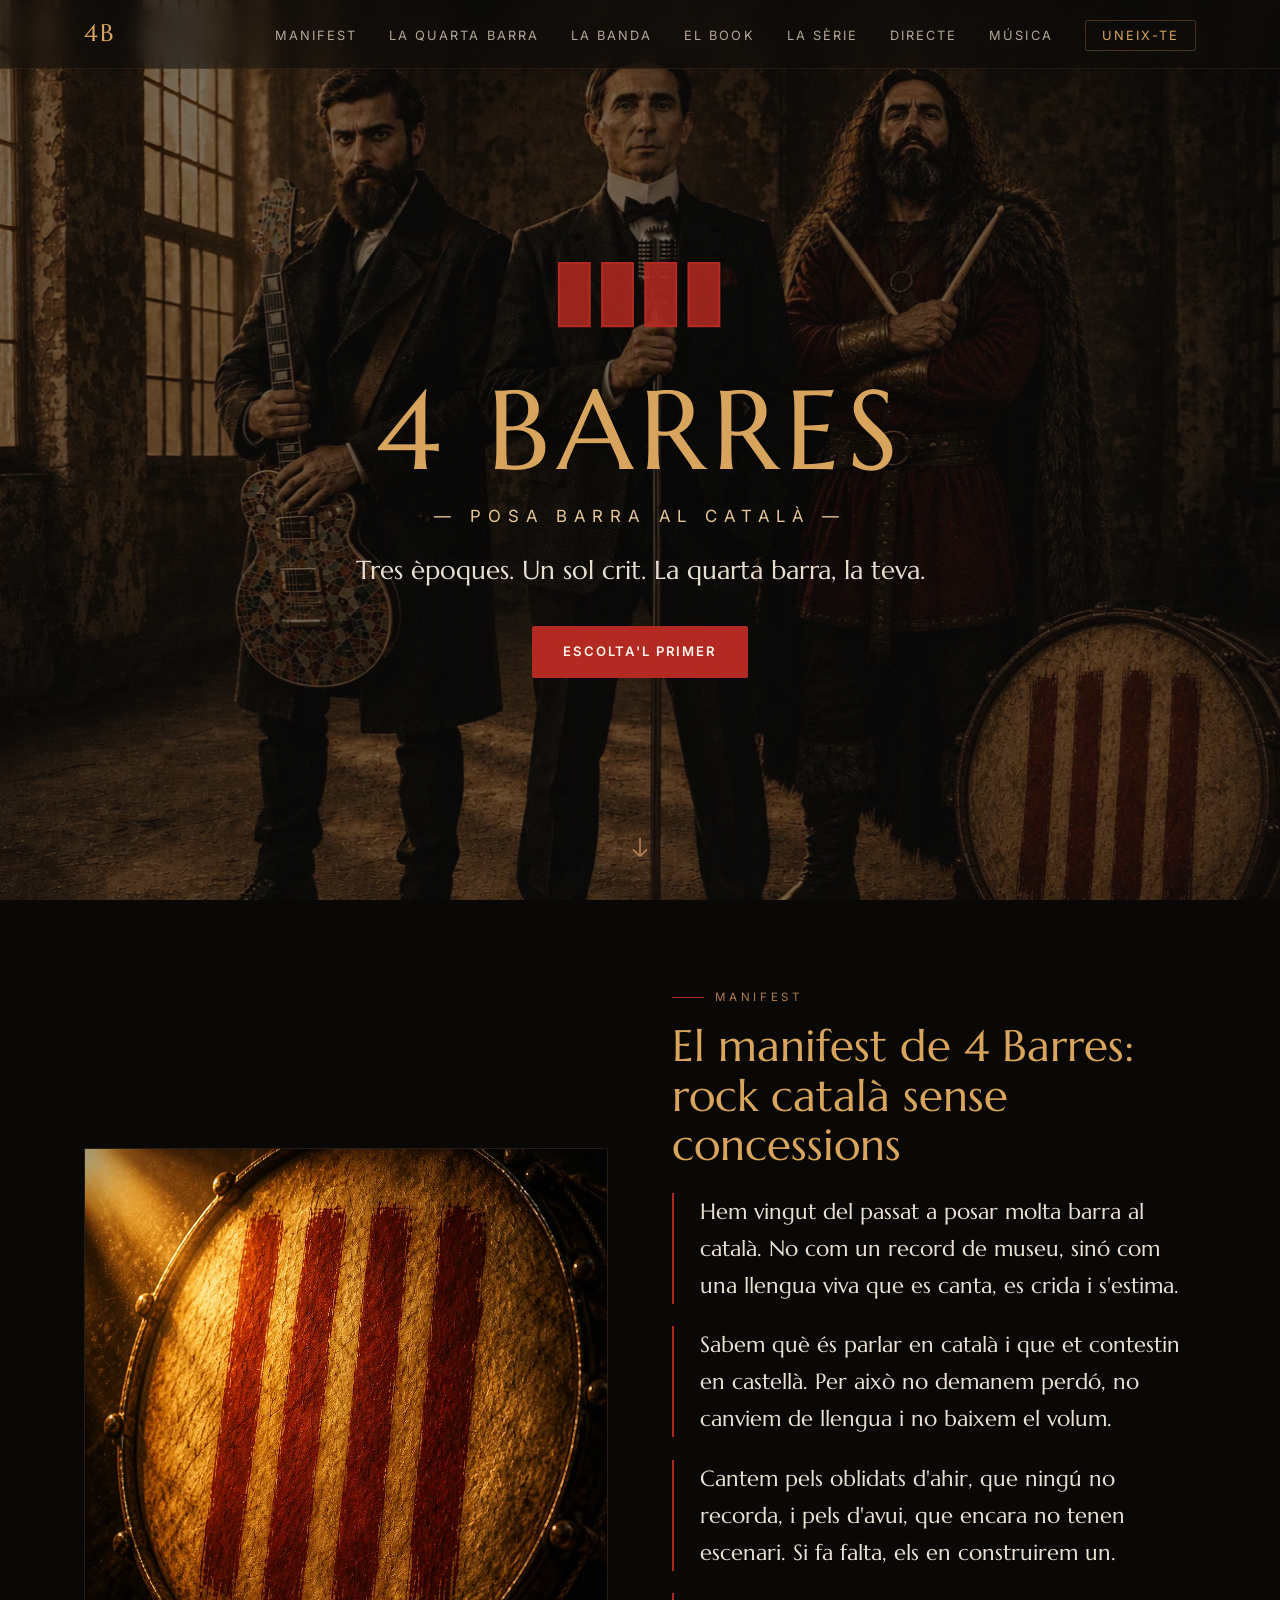
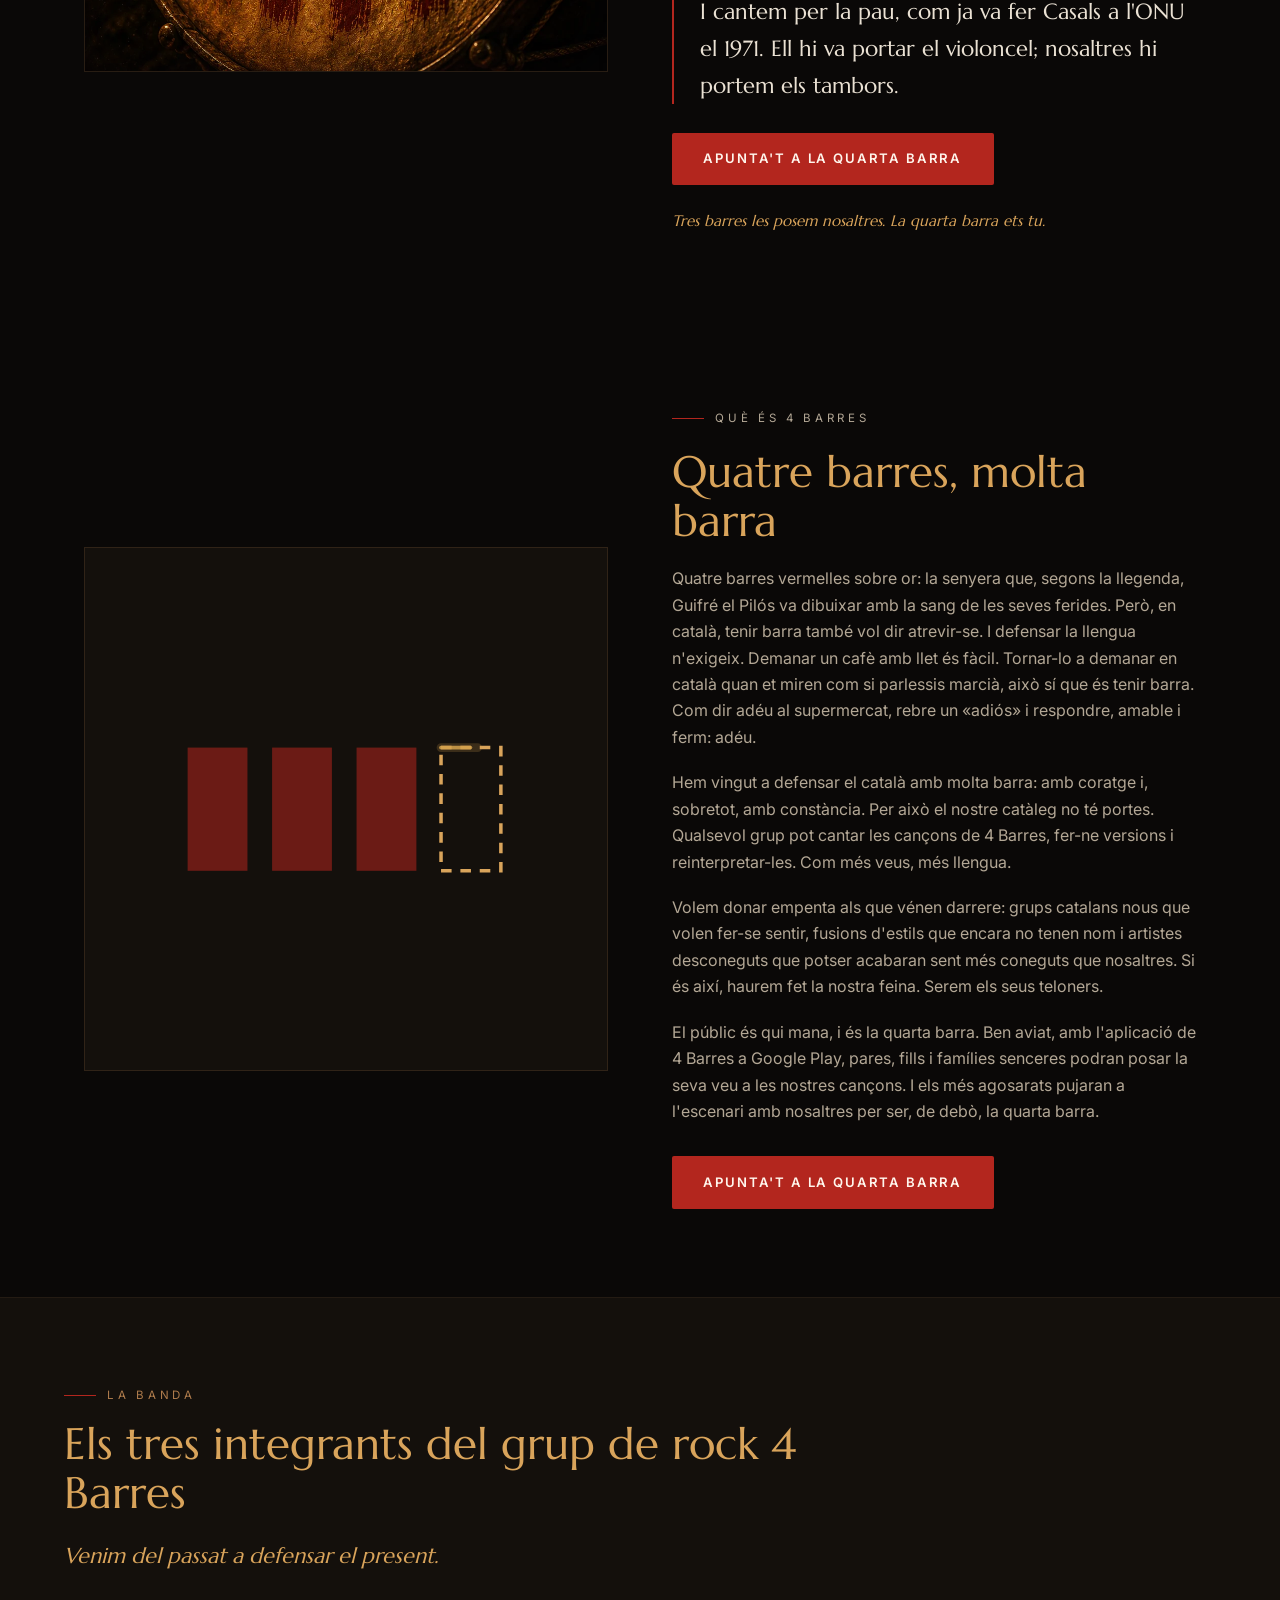
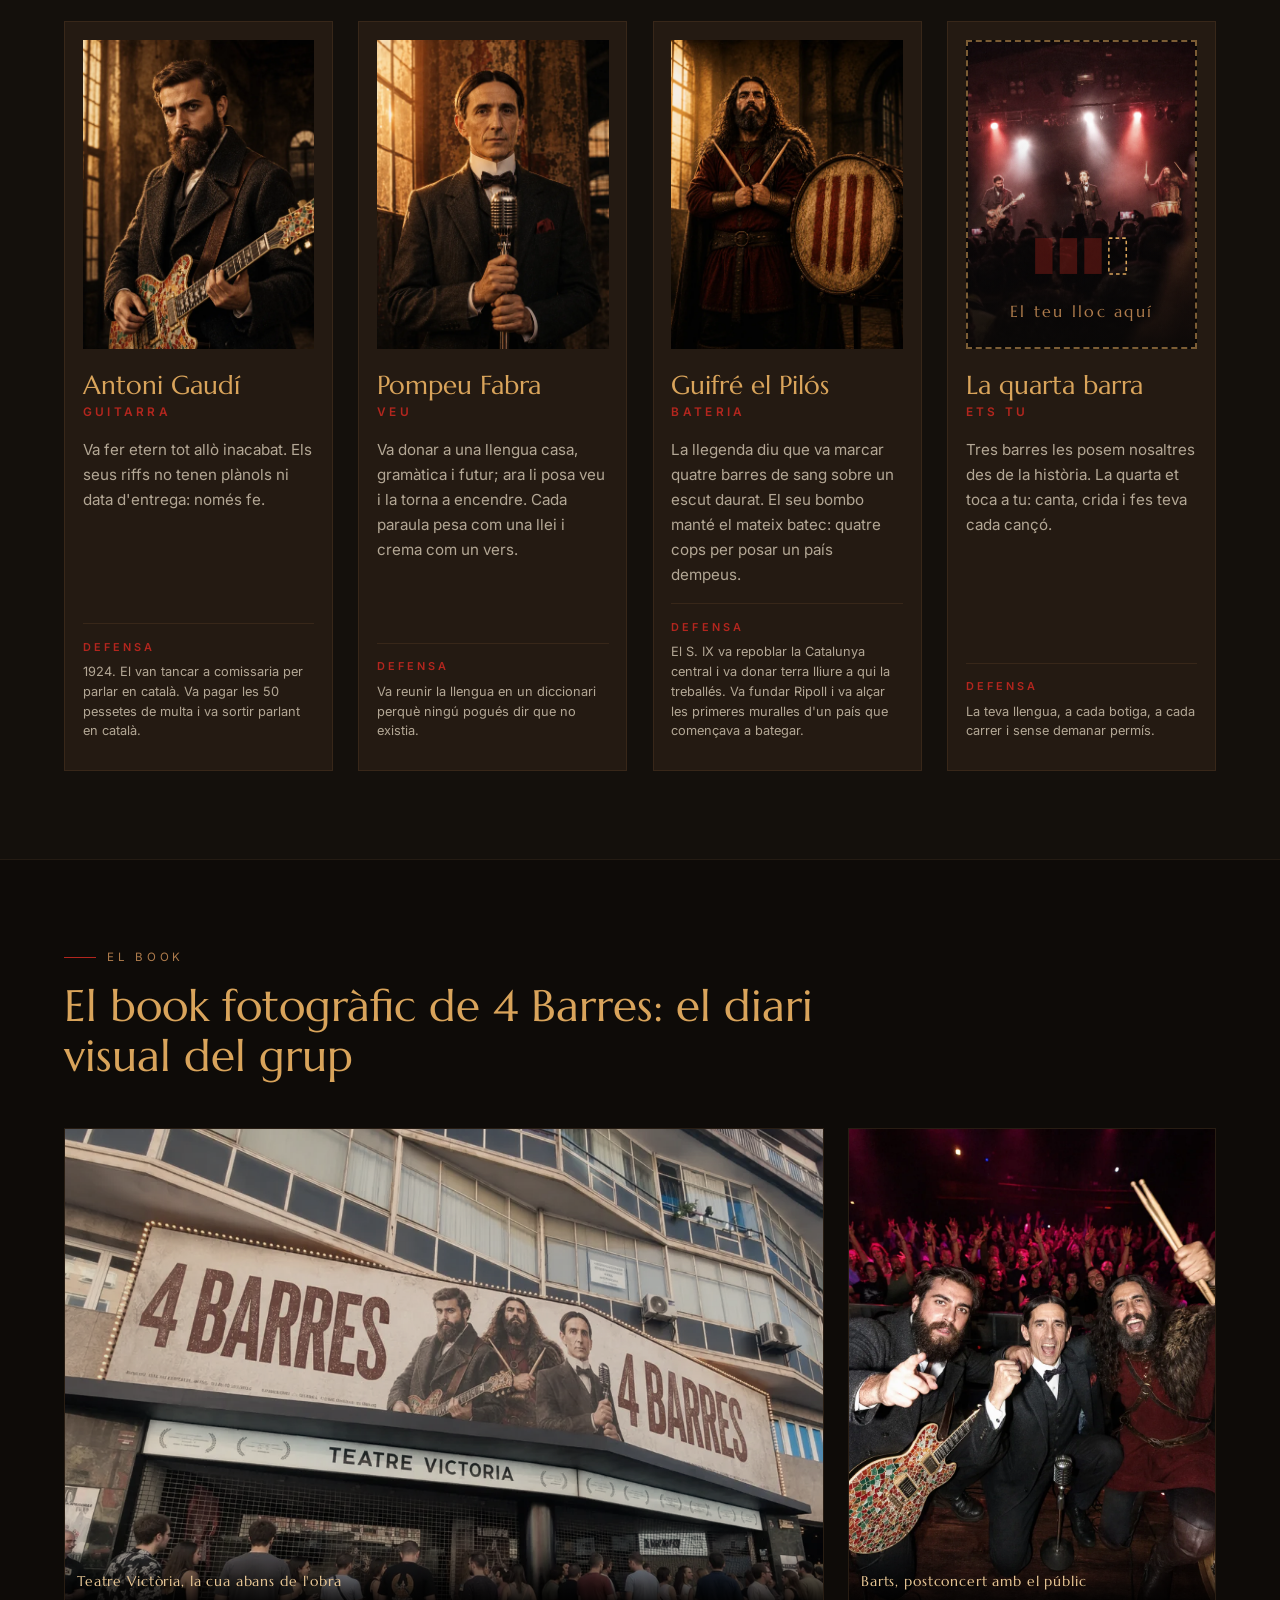
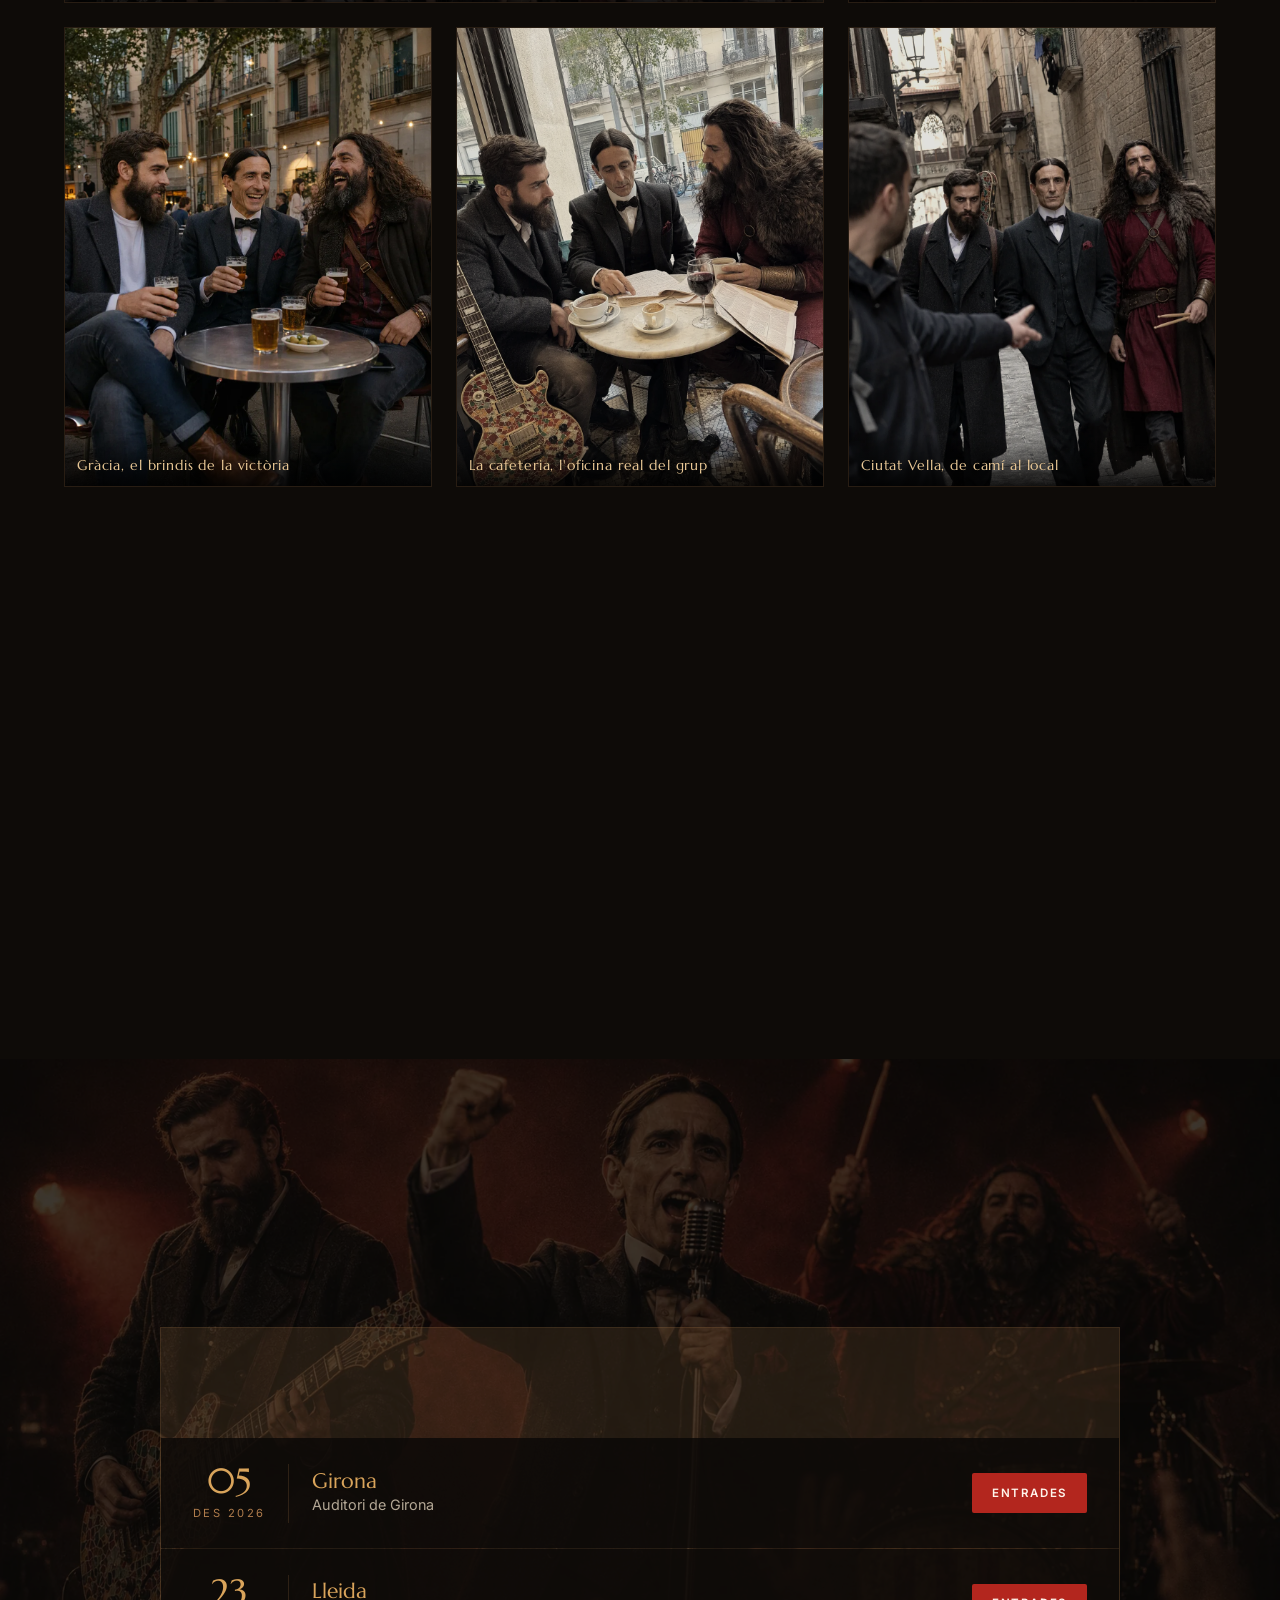
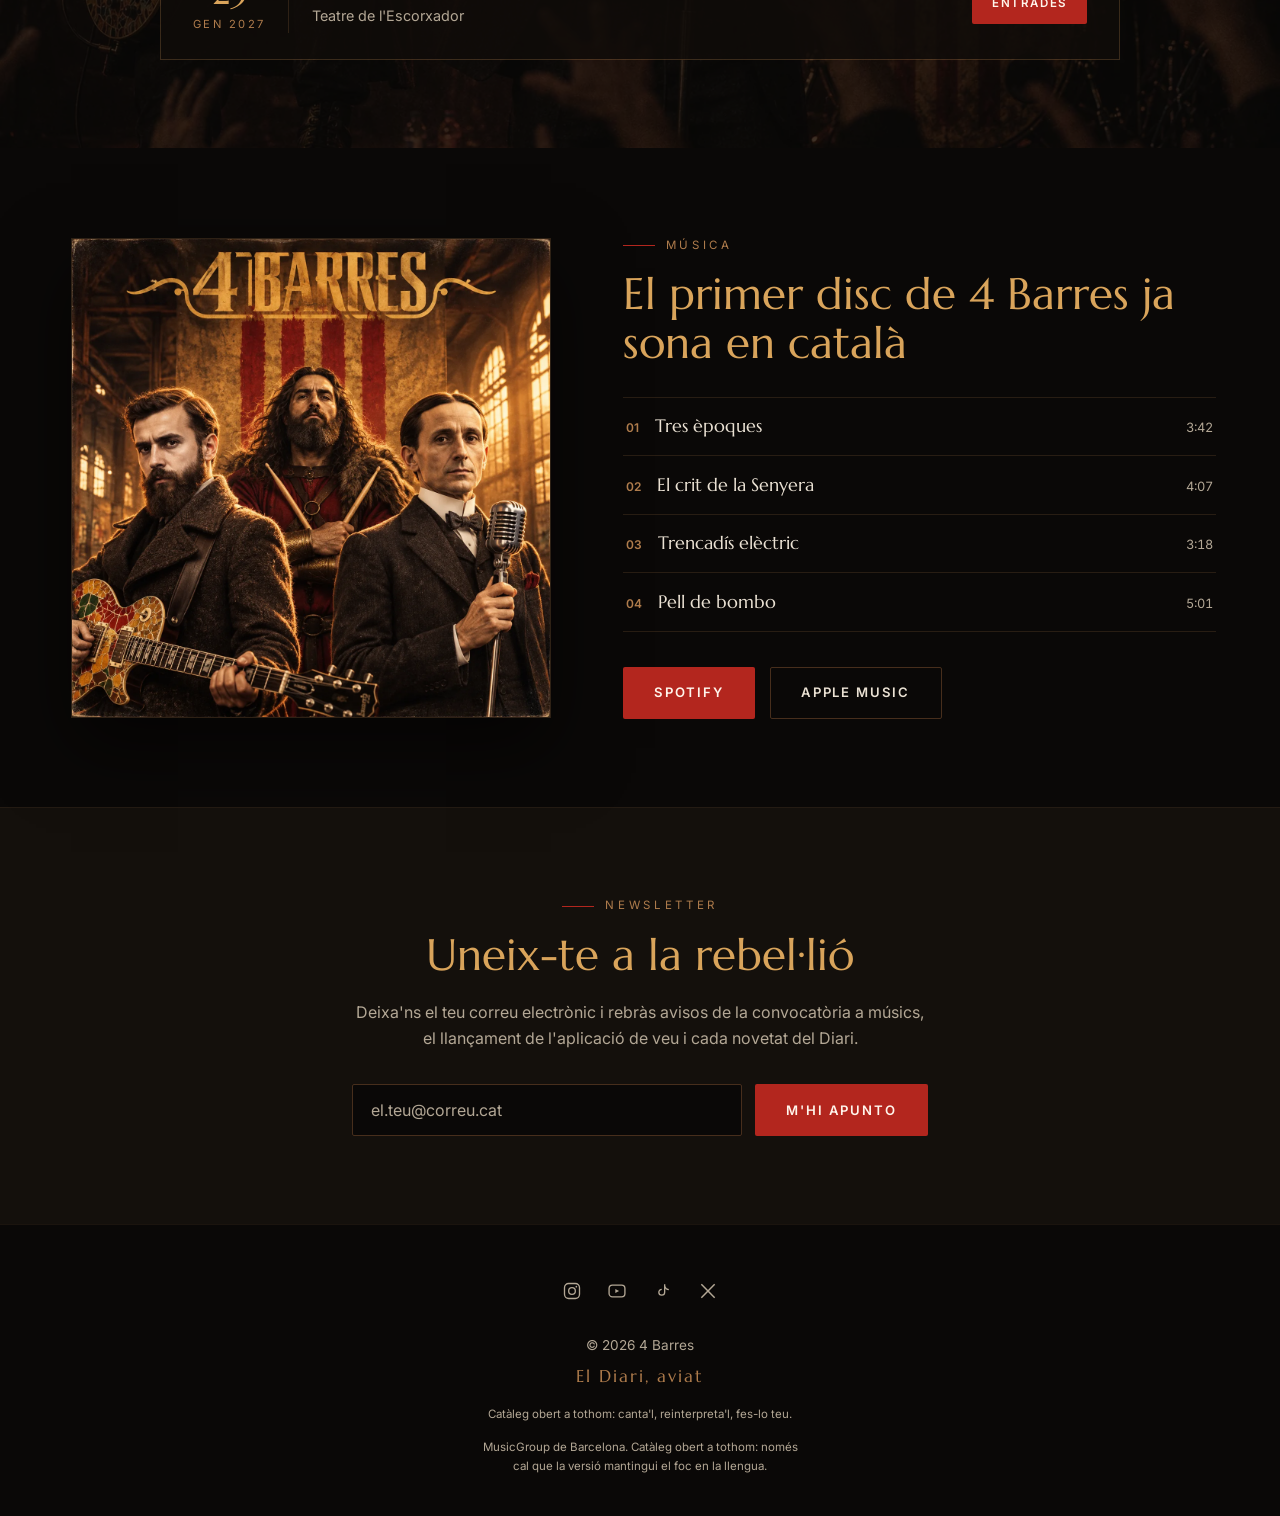
==== commit 0a906a01: "La Serie passa a subpagina la-serie.html amb nou disseny (llista vertical estil Netflix)" ====
--- a/index.html
+++ b/index.html
@@ -79,7 +79,7 @@
         <li><a href="#la-quarta-barra">La quarta barra</a></li>
         <li><a href="#la-banda">La Banda</a></li>
         <li><a href="#el-book">El Book</a></li>
-        <li><a href="#la-serie">La sèrie</a></li>
+        <li><a href="la-serie.html">La sèrie</a></li>
         <li><a href="#directe">Directe</a></li>
         <li><a href="#musica">Música</a></li>
         <li><a class="nav__cta" href="#uneix-te">Uneix-te</a></li>
@@ -328,197 +328,7 @@
       </div>
     </section>
 
-    <!-- 6. LA SÈRIE: la sitcom del grup, disponible a Netflix -->
-    <section class="serie seccio" id="la-serie">
-      <div class="serie__destacat">
-        <figure class="serie__portada revelar">
-          <picture>
-            <source srcset="img/4BARRES_serie_portada.webp" type="image/webp">
-            <img src="img/4BARRES_serie_portada.png"
-                 alt="Pòster de la sèrie «4 Barres»: els tres integrants del grup caminant pel carrer del barri Gòtic de Barcelona"
-                 loading="lazy" width="1024" height="1536">
-          </picture>
-        </figure>
-        <div class="serie__text revelar">
-          <p class="etiqueta">La sèrie</p>
-          <h2>La sèrie «4 Barres»: la sitcom del grup de rock català</h2>
-          <p>Res més aterrar a la Barcelona del segle XXI després de mil anys d'història. La sèrie «4 Barres» segueix el dia a dia de tres llegendes que comparteixen pis, llengua i ràbia: pisos impossibles, supermercats bilingües, cafès a 3,20 i un bar on sempre toca perdre. Comèdia, música i molta barra.</p>
-          <p class="serie__disponible">Disponible a <span class="serie__netflix">Netflix</span></p>
-          <!-- Enllaç placeholder: substitueix pel de la fitxa real de la sèrie a Netflix -->
-          <a class="btn btn--vermell" href="#">Mira la sèrie a Netflix</a>
-        </div>
-      </div>
-
-      <div class="serie__fila revelar">
-        <div class="serie__fila-cap">
-          <h3 class="serie__fila-titol">Capítols</h3>
-          <p class="serie__badge-netflix">
-            <svg class="serie__netflix-n" viewBox="0 0 24 24" width="16" height="16" aria-hidden="true" focusable="false"><path fill="#E50914" d="M11.777 0v6.995h-3.326v10.51h3.326V24H5.042V0h6.735zM22.958 24h-6.327v-6.495h3.326V6.999h-3.326V0h6.327v24z"/></svg>
-            Disponible a <span class="serie__netflix">Netflix</span>
-          </p>
-          <div class="serie__fletxes">
-            <button class="serie__fletxa" id="fletxaEnrere" type="button" aria-label="Anar als capítols anteriors">
-              <svg viewBox="0 0 24 24" width="18" height="18" aria-hidden="true" focusable="false"><path d="M15 5l-7 7 7 7" fill="none" stroke="currentColor" stroke-width="2.4" stroke-linecap="round" stroke-linejoin="round"/></svg>
-            </button>
-            <button class="serie__fletxa" id="fletxaEndavant" type="button" aria-label="Anar als capítols següents">
-              <svg viewBox="0 0 24 24" width="18" height="18" aria-hidden="true" focusable="false"><path d="M9 5l7 7-7 7" fill="none" stroke="currentColor" stroke-width="2.4" stroke-linecap="round" stroke-linejoin="round"/></svg>
-            </button>
-          </div>
-        </div>
-        <div class="serie__capitols" id="capitols" tabindex="0" role="region" aria-label="Capítols de la sèrie «4 Barres»">
-        <article class="capitol revelar">
-          <div class="capitol__foto">
-            <a class="capitol__amplia" href="img/4BARRES_serie_ep1.png"
-               data-titol="Episodi 1 — Hem arrivat on?"
-               aria-label="Ampliar la miniatura de l'episodi 1, «Hem arrivat on?»">
-            <picture>
-              <source srcset="img/4BARRES_serie_ep1.webp" type="image/webp">
-              <img src="img/4BARRES_serie_ep1.png"
-                   alt="Fotograma del capítol 1 de la sèrie «4 Barres», «Hem arrivat on?»: els tres protagonistes mirant un mòbil a la plaça de Catalunya"
-                   loading="lazy" width="1536" height="1024">
-            </picture>
-            </a>
-          </div>
-          <h3><span class="capitol__num">Episodi 1</span>Hem arrivat on?</h3>
-          <a class="btn btn--vermell btn--petit" href="#">Mira'l a Netflix</a>
-        </article>
-        <article class="capitol revelar">
-          <div class="capitol__foto">
-            <a class="capitol__amplia" href="img/4BARRES_serie_ep2.png"
-               data-titol="Episodi 2 — El pis impossible"
-               aria-label="Ampliar la miniatura de l'episodi 2, «El pis impossible»">
-            <picture>
-              <source srcset="img/4BARRES_serie_ep2.webp" type="image/webp">
-              <img src="img/4BARRES_serie_ep2.png"
-                   alt="Fotograma del capítol 2 de la sèrie «4 Barres», «El pis impossible»: els tres protagonistes davant el mural d'una immobiliària de Barcelona"
-                   loading="lazy" width="1536" height="1024">
-            </picture>
-            </a>
-          </div>
-          <h3><span class="capitol__num">Episodi 2</span>El pis impossible</h3>
-          <a class="btn btn--vermell btn--petit" href="#">Mira'l a Netflix</a>
-        </article>
-        <article class="capitol revelar">
-          <div class="capitol__foto">
-            <a class="capitol__amplia" href="img/4BARRES_serie_ep3.png"
-               data-titol="Episodi 3 — Adeu-siau"
-               aria-label="Ampliar la miniatura de l'episodi 3, «Adeu-siau»">
-            <picture>
-              <source srcset="img/4BARRES_serie_ep3.webp" type="image/webp">
-              <img src="img/4BARRES_serie_ep3.png"
-                   alt="Fotograma del capítol 3 de la sèrie «4 Barres», «Adeu-siau»: en Pompeu Fabra a la caixa d'un supermercat"
-                   loading="lazy" width="1536" height="1024">
-            </picture>
-            </a>
-          </div>
-          <h3><span class="capitol__num">Episodi 3</span>Adeu-siau</h3>
-          <a class="btn btn--vermell btn--petit" href="#">Mira'l a Netflix</a>
-        </article>
-        <article class="capitol capitol--pendent revelar">
-          <div class="capitol__foto capitol__foto--pendent" role="img" aria-label="Episodi 4 de la sèrie «4 Barres», properament a Netflix">
-            <svg viewBox="0 0 200 90" aria-hidden="true" focusable="false">
-              <rect x="10"  y="10" width="34" height="70"/>
-              <rect x="58"  y="10" width="34" height="70"/>
-              <rect x="106" y="10" width="34" height="70"/>
-              <rect x="154" y="10" width="34" height="70" class="capitol__barra-pendent"/>
-            </svg>
-            <p>Properament</p>
-          </div>
-          <h3><span class="capitol__num">Episodi 4</span>Properament</h3>
-          <p class="capitol__nota">Ben aviat a Netflix</p>
-        </article>
-        <article class="capitol revelar">
-          <div class="capitol__foto">
-            <a class="capitol__amplia" href="img/4BARRES_serie_ep5.png"
-               data-titol="Episodi 5 — Welcome to Barcelona"
-               aria-label="Ampliar la miniatura de l'episodi 5, «Welcome to Barcelona»">
-            <picture>
-              <source srcset="img/4BARRES_serie_ep5.webp" type="image/webp">
-              <img src="img/4BARRES_serie_ep5.png"
-                   alt="Fotograma del capítol 5 de la sèrie «4 Barres», «Welcome to Barcelona»: els tres protagonistes, amb caixes de la mudança, saludant la veïna nova"
-                   loading="lazy" width="1536" height="1024">
-            </picture>
-            </a>
-          </div>
-          <h3><span class="capitol__num">Episodi 5</span>Welcome to Barcelona</h3>
-          <a class="btn btn--vermell btn--petit" href="#">Mira'l a Netflix</a>
-        </article>
-        <article class="capitol revelar">
-          <div class="capitol__foto">
-            <a class="capitol__amplia" href="img/4BARRES_serie_ep6.png"
-               data-titol="Episodi 6 — Coffee to go"
-               aria-label="Ampliar la miniatura de l'episodi 6, «Coffee to go»">
-            <picture>
-              <source srcset="img/4BARRES_serie_ep6.webp" type="image/webp">
-              <img src="img/4BARRES_serie_ep6.png"
-                   alt="Fotograma del capítol 6 de la sèrie «4 Barres», «Coffee to go»: els tres protagonistes demanant en un cafè d'especialitat de Barcelona"
-                   loading="lazy" width="1024" height="576">
-            </picture>
-            </a>
-          </div>
-          <h3><span class="capitol__num">Episodi 6</span>Coffee to go</h3>
-          <a class="btn btn--vermell btn--petit" href="#">Mira'l a Netflix</a>
-        </article>
-        <article class="capitol revelar">
-          <div class="capitol__foto">
-            <a class="capitol__amplia" href="img/4BARRES_serie_ep7.png"
-               data-titol="Episodi 7 — El tramvia"
-               aria-label="Ampliar la miniatura de l'episodi 7, «El tramvia»">
-            <picture>
-              <source srcset="img/4BARRES_serie_ep7.webp" type="image/webp">
-              <img src="img/4BARRES_serie_ep7.png"
-                   alt="Fotograma del capítol 7 de la sèrie «4 Barres», «El tramvia»: els tres protagonistes a les portes d'un tramvia de Barcelona"
-                   loading="lazy" width="1920" height="1072">
-            </picture>
-            </a>
-          </div>
-          <h3><span class="capitol__num">Episodi 7</span>El tramvia</h3>
-          <a class="btn btn--vermell btn--petit" href="#">Mira'l a Netflix</a>
-        </article>
-        <article class="capitol revelar">
-          <div class="capitol__foto">
-            <a class="capitol__amplia" href="img/4BARRES_serie_ep8.png"
-               data-titol="Episodi 8 — L'enemic etern"
-               aria-label="Ampliar la miniatura de l'episodi 8, «L'enemic etern»">
-            <picture>
-              <source srcset="img/4BARRES_serie_ep8.webp" type="image/webp">
-              <img src="img/4BARRES_serie_ep8.png"
-                   alt="Fotograma del capítol 8 de la sèrie «4 Barres», «L'enemic etern»: els tres protagonistes al bar mirant un partit de futbol"
-                   loading="lazy" width="1672" height="941">
-            </picture>
-            </a>
-          </div>
-          <h3><span class="capitol__num">Episodi 8</span>L'enemic etern</h3>
-          <a class="btn btn--vermell btn--petit" href="#">Mira'l a Netflix</a>
-        </article>
-        </div>
-      </div>
-
-      <!-- Visor de miniatures: clic a un thumbnail per veure'l gairebé a
-           pantalla completa (tancar amb la creu, el fons o la tecla Escape) -->
-      <div class="llum" id="llum" role="dialog" aria-modal="true" aria-labelledby="llumTitol" hidden>
-        <div class="llum__fons" data-tanca></div>
-        <figure class="llum__quadre">
-          <img id="llumImg" src="" alt="">
-          <figcaption class="llum__peu">
-            <p class="llum__ep" id="llumTitol"></p>
-            <!-- Enllaç placeholder: substitueix pel de l'episodi real a Netflix -->
-            <a class="btn btn--vermell btn--petit" href="#" id="llumNetflix">Mira'l a Netflix</a>
-          </figcaption>
-        </figure>
-        <button class="llum__tanca" id="llumTanca" type="button" aria-label="Tancar el visor">
-          <svg viewBox="0 0 24 24" width="22" height="22" aria-hidden="true" focusable="false"><path d="M6 6l12 12M18 6L6 18" fill="none" stroke="currentColor" stroke-width="2.2" stroke-linecap="round"/></svg>
-        </button>
-        <button class="llum__nav llum__nav--prev" id="llumPrev" type="button" aria-label="Miniatura anterior">
-          <svg viewBox="0 0 24 24" width="26" height="26" aria-hidden="true" focusable="false"><path d="M15 5l-7 7 7 7" fill="none" stroke="currentColor" stroke-width="2.4" stroke-linecap="round" stroke-linejoin="round"/></svg>
-        </button>
-        <button class="llum__nav llum__nav--next" id="llumNext" type="button" aria-label="Miniatura següent">
-          <svg viewBox="0 0 24 24" width="26" height="26" aria-hidden="true" focusable="false"><path d="M9 5l7 7-7 7" fill="none" stroke="currentColor" stroke-width="2.4" stroke-linecap="round" stroke-linejoin="round"/></svg>
-        </button>
-      </div>
-    </section>
-
-    <!-- 7. DIRECTE -->
+    <!-- 6. DIRECTE -->
     <section class="directe seccio" id="directe">
       <div class="directe__fons" aria-hidden="true">
         <picture>
@@ -572,7 +382,7 @@
       </div>
     </section>
 
-    <!-- 8. MÚSICA -->
+    <!-- 7. MÚSICA -->
     <section class="musica seccio" id="musica">
       <div class="musica__grid">
         <figure class="musica__portada revelar">
@@ -600,7 +410,7 @@
       </div>
     </section>
 
-    <!-- 9. UNEIX-TE -->
+    <!-- 8. UNEIX-TE -->
     <section class="uneix seccio" id="uneix-te">
       <div class="uneix__contingut revelar">
         <p class="etiqueta">Newsletter</p>
--- a/style.css
+++ b/style.css
@@ -869,43 +869,154 @@
   margin: 0 auto 1rem;
 }
 
-/* ---------- La Sèrie: la sitcom del grup, disponible a Netflix ---------- */
-.serie {
-  background-color: var(--carbo);
-  border-top: 1px solid rgba(175, 124, 76, 0.1);
-  border-bottom: 1px solid rgba(175, 124, 76, 0.1);
-  overflow: hidden; /* la fila a ample complet no ha de generar scroll horitzontal a la pàgina */
-}
-
-/* Bloc destacat: pòster vertical + presentació (pantalla partida) */
-.serie__destacat {
-  max-width: 72rem;
-  margin: 0 auto 3.5rem;
+/* ---------- Subpàgina LA SÈRIE (la-serie.html) ---------- */
+/* Espai per sota de la capçalera fixa a les subpàgines (a l'índex el hero és a pantalla completa) */
+.subpagina main {
+  padding-top: 4.5rem;
+}
+
+/* Enllaç actiu al menú de navegació */
+.nav a[aria-current="page"] {
+  color: var(--or);
+}
+
+/* Disseny de dues columnes a pantalla ampla: presentació a l'esquerra,
+   llista de capítols a la dreta (apil·lat a mòbil) */
+.serie-p {
+  max-width: 80rem;
+  margin: 0 auto;
+  padding: 4rem 1.25rem 6rem;
   display: grid;
   grid-template-columns: 1fr;
-  gap: 2.5rem;
-  align-items: center;
-}
-
-.serie__portada {
-  margin: 0;
+  gap: 3.5rem;
+}
+
+.serie-p__portada {
+  margin: 0 auto 2.5rem;
   width: 100%;
-  max-width: 26rem;
-  margin-left: auto;
-  margin-right: auto;
+  max-width: 24rem;
   aspect-ratio: 2 / 3;
   overflow: hidden;
   border: 1px solid rgba(175, 124, 76, 0.22);
   box-shadow: 0 30px 70px rgba(0, 0, 0, 0.55);
 }
 
-.serie__portada img {
+.serie-p__portada img {
   object-position: center 20%;
 }
 
-.serie__text p {
+.serie-p__text p {
   color: var(--ivori-mut);
   max-width: 56ch;
+}
+
+.serie-p__torna {
+  margin-top: 2rem;
+  font-size: 0.85rem;
+  letter-spacing: 0.08em;
+}
+
+.serie-p__torna a {
+  color: var(--ivori-mut);
+  text-decoration: underline;
+  text-underline-offset: 3px;
+  transition: color var(--transicio);
+}
+
+.serie-p__torna a:hover {
+  color: var(--or);
+}
+
+/* Llista vertical de capítols, com el llistat d'episodis de Netflix */
+.serie-p__capitols {
+  min-width: 0;
+}
+
+.serie-p__llista {
+  list-style: none;
+  margin: 0;
+  padding: 0;
+  display: grid;
+  gap: 2.5rem;
+}
+
+.serie-p__foto {
+  display: block;
+  aspect-ratio: 16 / 9;
+  overflow: hidden;
+  margin-bottom: 0.9rem;
+  border: 1px solid rgba(175, 124, 76, 0.14);
+  transition: border-color var(--transicio);
+}
+
+.serie-p__foto:hover {
+  border-color: rgba(217, 164, 91, 0.45);
+}
+
+.serie-p__foto img {
+  transition: transform 0.8s cubic-bezier(0.22, 0.8, 0.35, 1);
+}
+
+.serie-p__foto:hover img {
+  transform: scale(1.03);
+}
+
+.serie-p__cap-titol {
+  font-family: var(--sans);
+  font-weight: 500;
+  font-size: 1.05rem;
+  color: var(--ivori);
+  margin-bottom: 0.35rem;
+}
+
+.serie-p__cap-num {
+  font-weight: 800;
+  font-size: clamp(1.35rem, 2.2vw, 1.7rem);
+  letter-spacing: 0.04em;
+  text-transform: uppercase;
+  color: #ffffff;
+  margin-right: 0.35rem;
+}
+
+.serie-p__cap-desc {
+  font-size: 0.92rem;
+  color: var(--ivori-mut);
+  max-width: 62ch;
+}
+
+/* Capítol pendent: marc daurat discontinu i la quarta barra puntejada */
+.serie-p__foto--pendent {
+  display: flex;
+  flex-direction: column;
+  align-items: center;
+  justify-content: center;
+  gap: 1rem;
+  background-color: var(--negre);
+  border: 2px dashed rgba(217, 164, 91, 0.55);
+  cursor: default;
+}
+
+.serie-p__foto--pendent svg {
+  width: 32%;
+  height: auto;
+}
+
+.serie-p__foto--pendent rect {
+  fill: rgba(179, 38, 30, 0.35);
+}
+
+.serie-p__foto--pendent .serie-p__barra-pendent {
+  fill: transparent;
+  stroke: var(--or);
+  stroke-width: 3;
+  stroke-dasharray: 7 6;
+}
+
+.serie-p__foto--pendent p {
+  font-family: var(--serif);
+  font-size: 1rem;
+  letter-spacing: 0.14em;
+  color: var(--ambre);
 }
 
 .serie__disponible {
@@ -944,157 +1055,7 @@
   color: var(--ivori);
 }
 
-/* Les fletxes només tenen sentit amb ratolí; a mòbil es llisca amb el dit */
-.serie__fletxes {
-  display: none;
-  gap: 0.5rem;
-}
-
-.serie__fletxa {
-  width: 2.6rem;
-  height: 2.6rem;
-  border-radius: 50%;
-  display: grid;
-  place-items: center;
-  background-color: rgba(0, 0, 0, 0.55);
-  border: 1px solid rgba(175, 124, 76, 0.35);
-  color: var(--or);
-  cursor: pointer;
-  transition: background-color var(--transicio), border-color var(--transicio), opacity var(--transicio);
-}
-
-.serie__fletxa:hover {
-  background-color: rgba(0, 0, 0, 0.85);
-  border-color: var(--ambre);
-}
-
-.serie__fletxa[disabled] {
-  opacity: 0.3;
-  cursor: default;
-}
-
-.serie__capitols {
-  display: flex;
-  gap: 1.4rem;
-  overflow-x: auto;
-  overscroll-behavior-x: contain;
-  scroll-snap-type: x proximity;
-  scrollbar-width: none; /* la barra va amagada: es navega amb gest, roda o fletxes */
-  -ms-overflow-style: none;
-  /* Fila a ample complet de la finestra (com a Netflix), amb la primera
-     targeta alineada amb el contingut de la secció */
-  margin-inline: calc(50% - 50vw);
-  padding-inline: max(1.25rem, calc((100vw - 72rem) / 2));
-  scroll-padding-inline: max(1.25rem, calc((100vw - 72rem) / 2));
-}
-
-.serie__capitols::-webkit-scrollbar {
-  display: none;
-}
-
-.capitol {
-  flex: 0 0 auto;
-  width: min(86vw, 21rem);
-  scroll-snap-align: start;
-  display: flex;
-  flex-direction: column;
-  background-color: var(--umba);
-  border: 1px solid rgba(175, 124, 76, 0.14);
-  padding: 0.9rem 0.9rem 1.4rem;
-  transition: transform var(--transicio), box-shadow var(--transicio), border-color var(--transicio);
-}
-
-.capitol:hover {
-  transform: translateY(-8px);
-  border-color: var(--ambre);
-  box-shadow: 0 22px 46px rgba(217, 164, 91, 0.14), 0 6px 18px rgba(0, 0, 0, 0.45);
-}
-
-.capitol__foto {
-  aspect-ratio: 16 / 10;
-  overflow: hidden;
-  margin-bottom: 1.1rem;
-}
-
-.capitol__foto img {
-  transition: transform 0.8s cubic-bezier(0.22, 0.8, 0.35, 1);
-}
-
-.capitol:hover .capitol__foto img {
-  transform: scale(1.045);
-}
-
-.capitol h3 {
-  font-size: 1.25rem;
-  margin-bottom: 0.9rem;
-}
-
-.capitol__num {
-  display: block;
-  font-family: var(--sans);
-  font-size: 0.7rem;
-  letter-spacing: 0.28em;
-  text-transform: uppercase;
-  color: var(--vermell);
-  font-weight: 600;
-  margin-bottom: 0.35rem;
-}
-
-.capitol .btn {
-  margin-top: auto;
-  align-self: flex-start;
-}
-
-/* Capítol pendent: marc daurat discontinu i la quarta barra puntejada,
-   sense hover d'elevació (no hi ha res a vendre encara) */
-.capitol--pendent:hover {
-  transform: none;
-  border-color: rgba(175, 124, 76, 0.14);
-  box-shadow: none;
-}
-
-.capitol__foto--pendent {
-  display: flex;
-  flex-direction: column;
-  align-items: center;
-  justify-content: center;
-  gap: 1rem;
-  background-color: var(--negre);
-  border: 2px dashed rgba(217, 164, 91, 0.55);
-}
-
-.capitol__foto--pendent svg {
-  width: 42%;
-  height: auto;
-}
-
-.capitol__foto--pendent rect {
-  fill: rgba(179, 38, 30, 0.35);
-}
-
-.capitol__foto--pendent .capitol__barra-pendent {
-  fill: transparent;
-  stroke: var(--or);
-  stroke-width: 3;
-  stroke-dasharray: 7 6;
-}
-
-.capitol__foto--pendent p {
-  font-family: var(--serif);
-  font-size: 1rem;
-  letter-spacing: 0.14em;
-  color: var(--ambre);
-}
-
-.capitol__nota {
-  margin-top: auto;
-  font-size: 0.78rem;
-  letter-spacing: 0.18em;
-  text-transform: uppercase;
-  color: var(--ivori-mut);
-}
-
-/* Badge «Disponible a Netflix» amb la N de la marca, a la capçalera de la fila */
+/* Badge «Disponible a Netflix» amb la N de la marca, a la capçalera de la llista */
 .serie__badge-netflix {
   display: flex;
   align-items: center;
@@ -1247,24 +1208,16 @@
 }
 
 @media (min-width: 52rem) {
-  .serie__destacat {
-    grid-template-columns: minmax(0, 5fr) minmax(0, 7fr);
+  /* Subpàgina La Sèrie: presentació a l'esquerra, capítols a la dreta */
+  .serie-p {
+    grid-template-columns: minmax(0, 5fr) minmax(0, 6fr);
     gap: 4rem;
-  }
-
-  .serie__portada {
+    align-items: start;
+  }
+
+  .serie-p__portada {
     margin-left: 0;
     margin-right: 0;
-  }
-
-  /* Miniatures encara més grans: unes 2,5 targetes per pantalla,
-     amb la darrera tallada per indicar que es pot lliscar */
-  .serie__fletxes {
-    display: flex;
-  }
-
-  .capitol {
-    width: clamp(22rem, 31vw, 30rem);
   }
 }
 
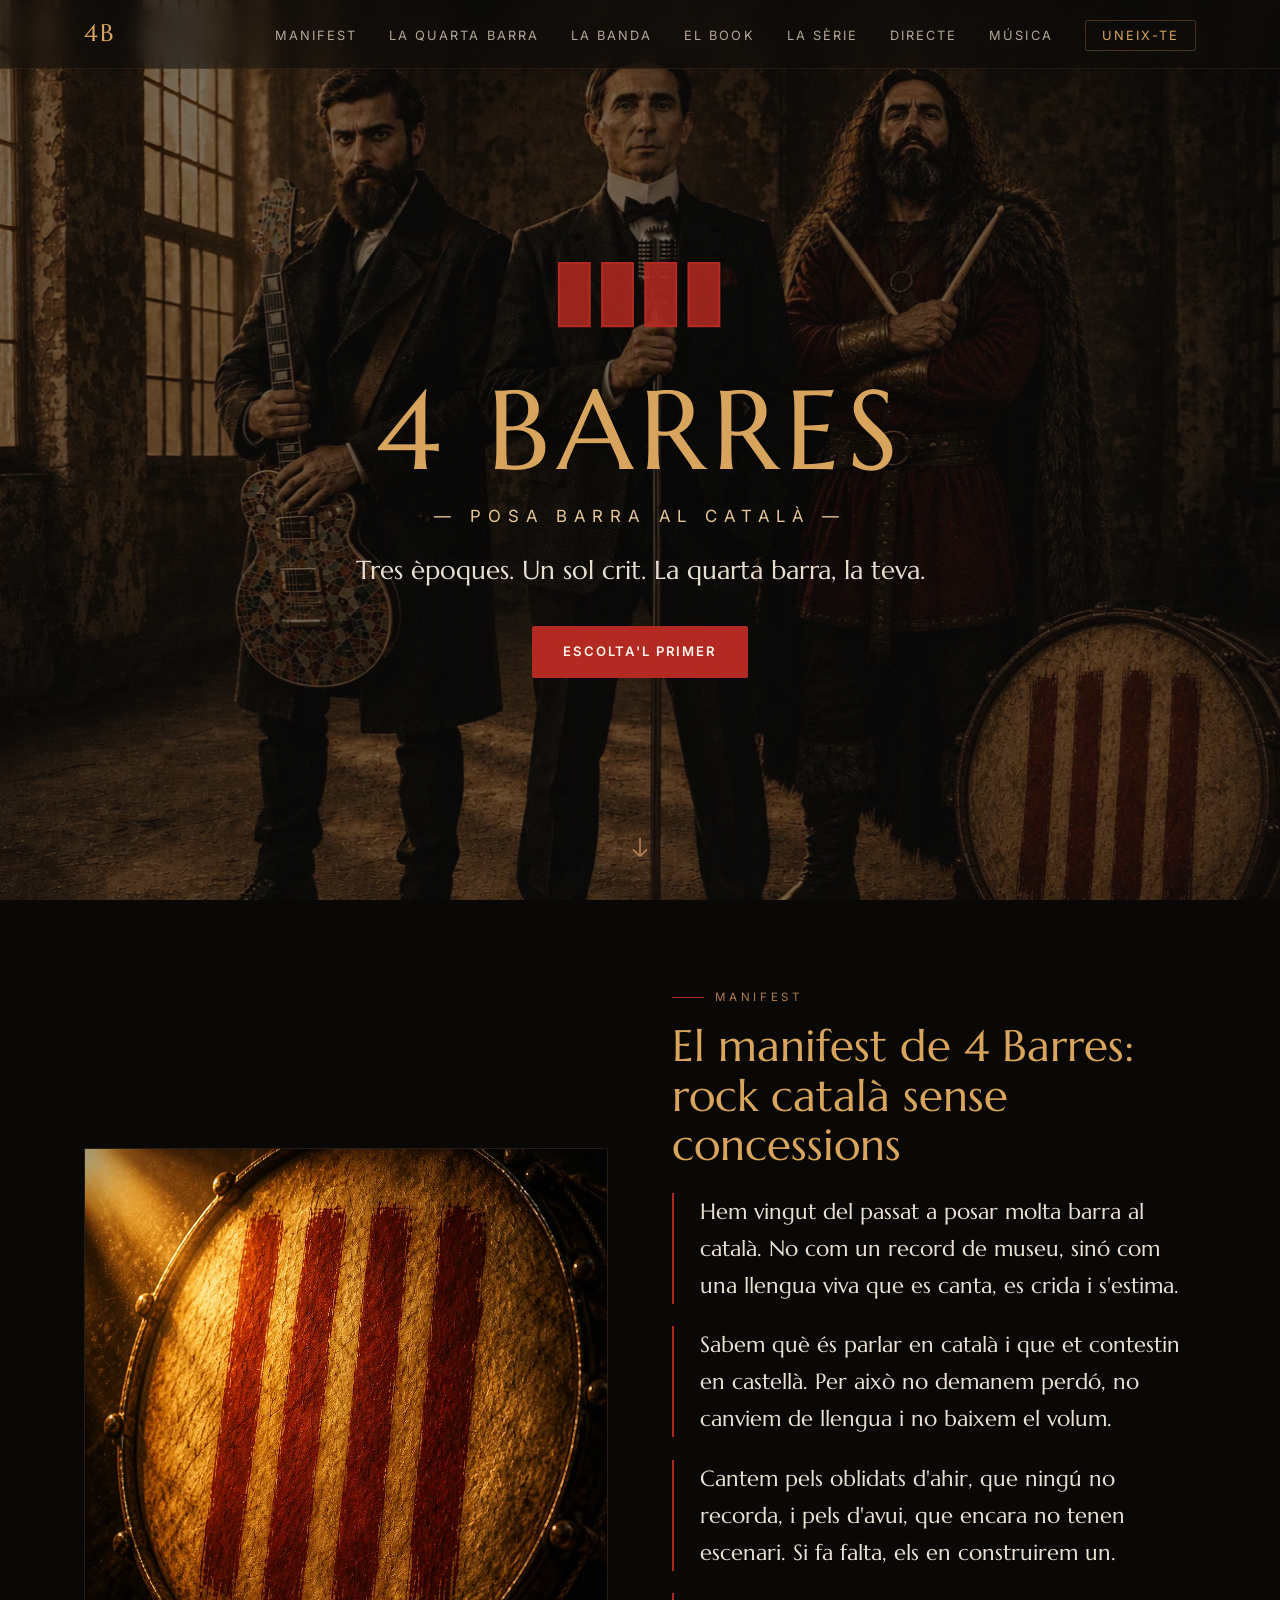
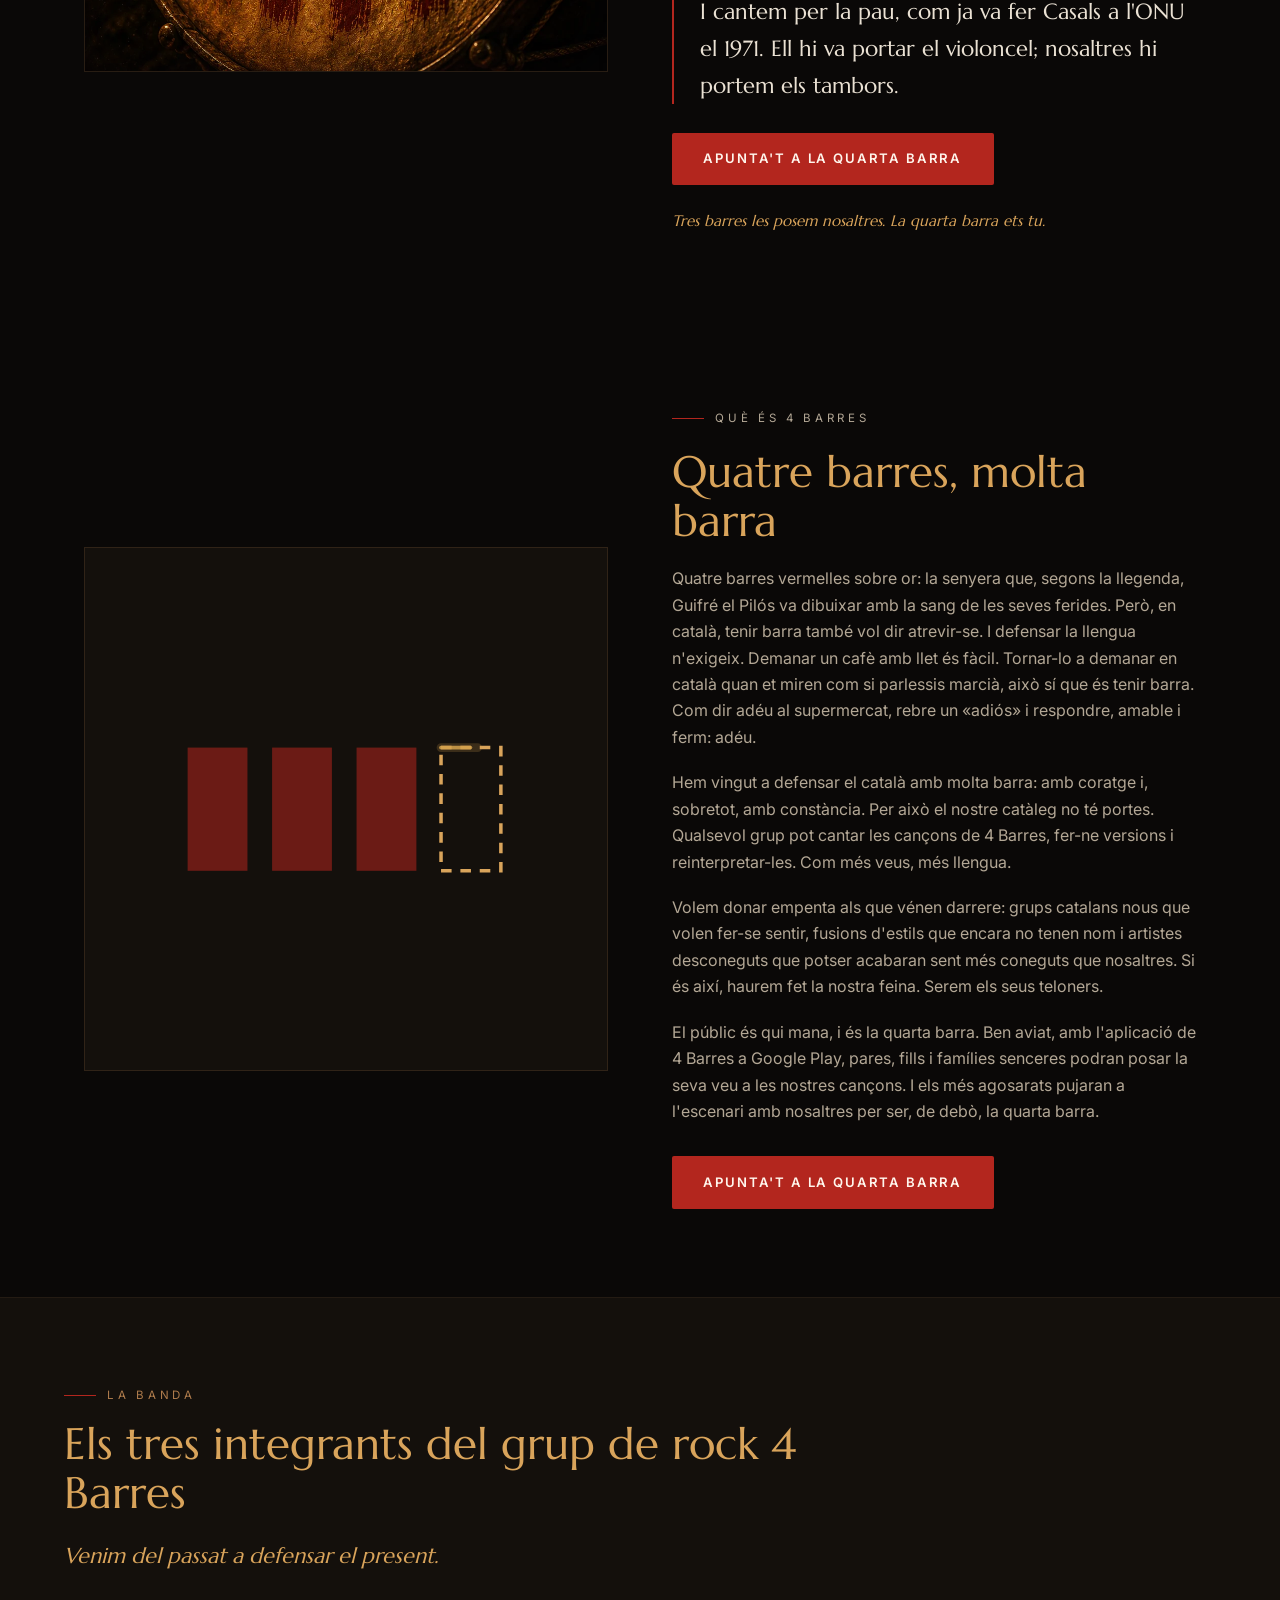
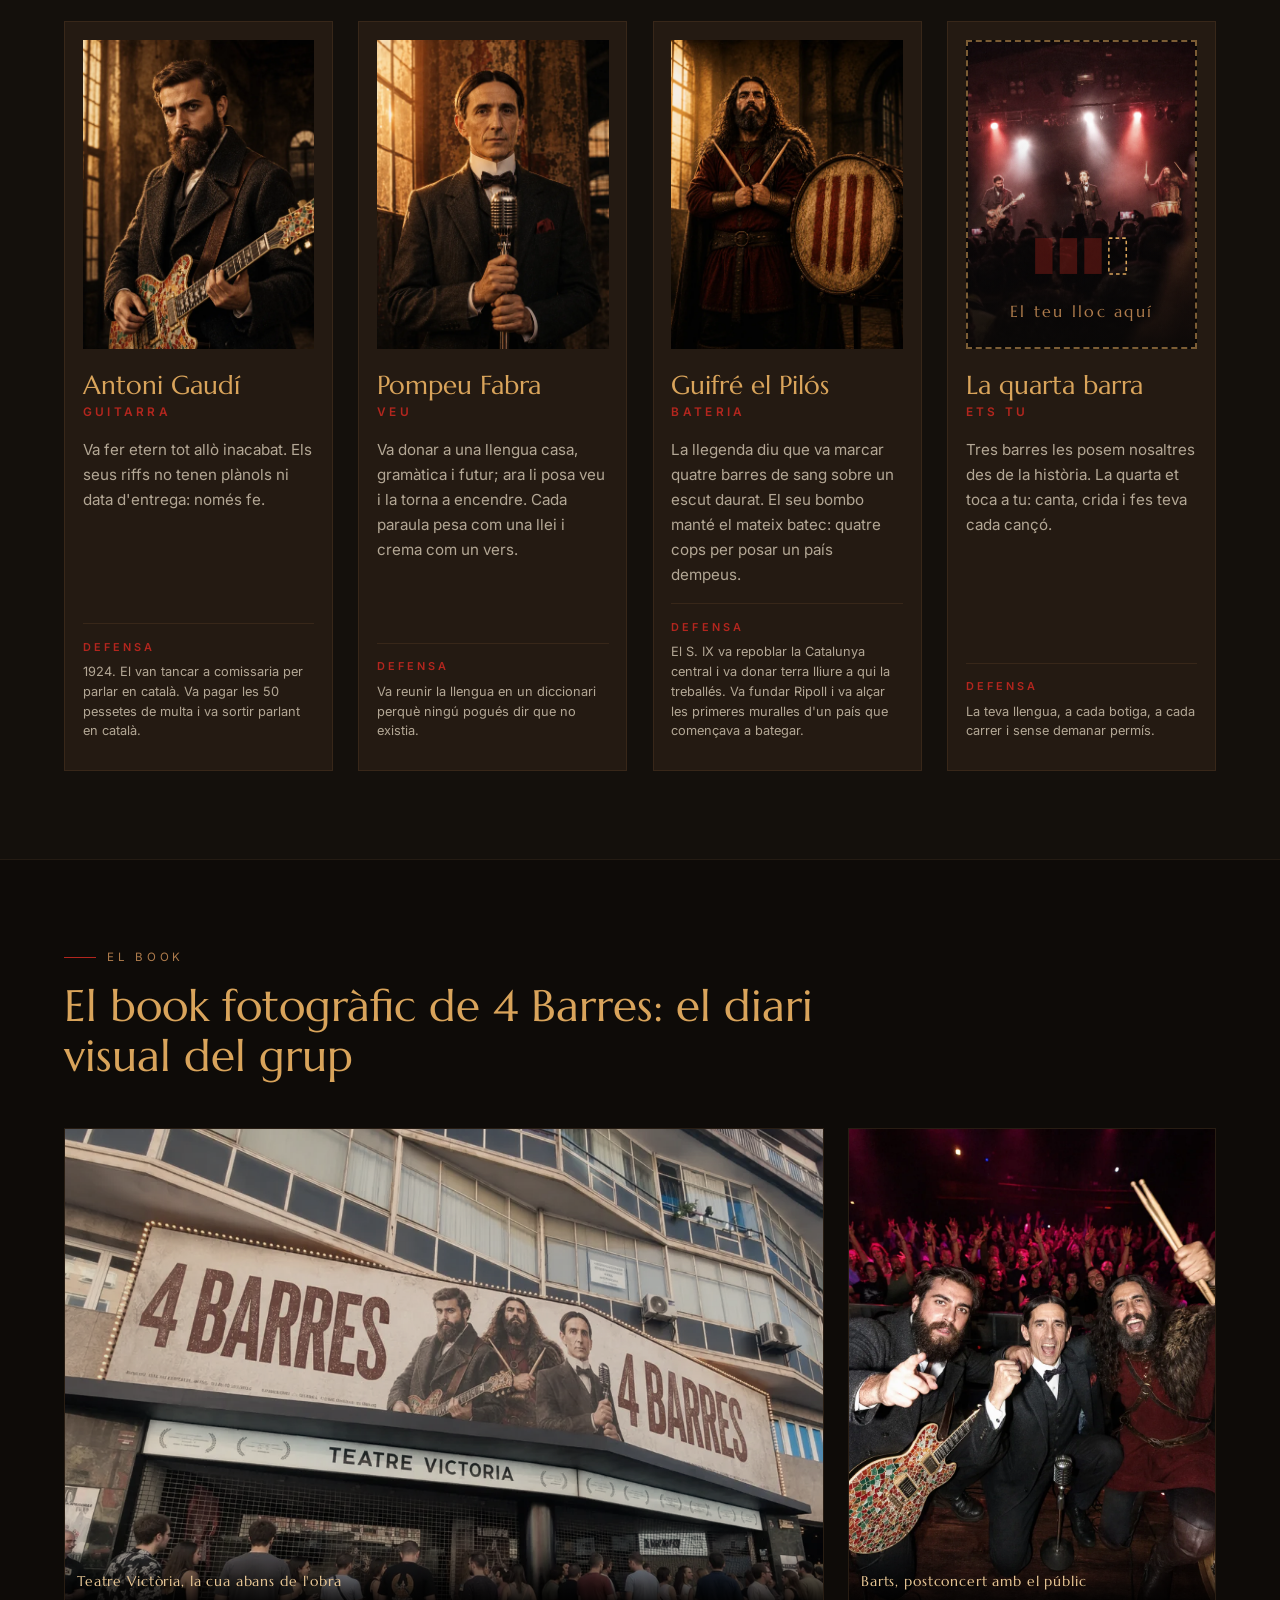
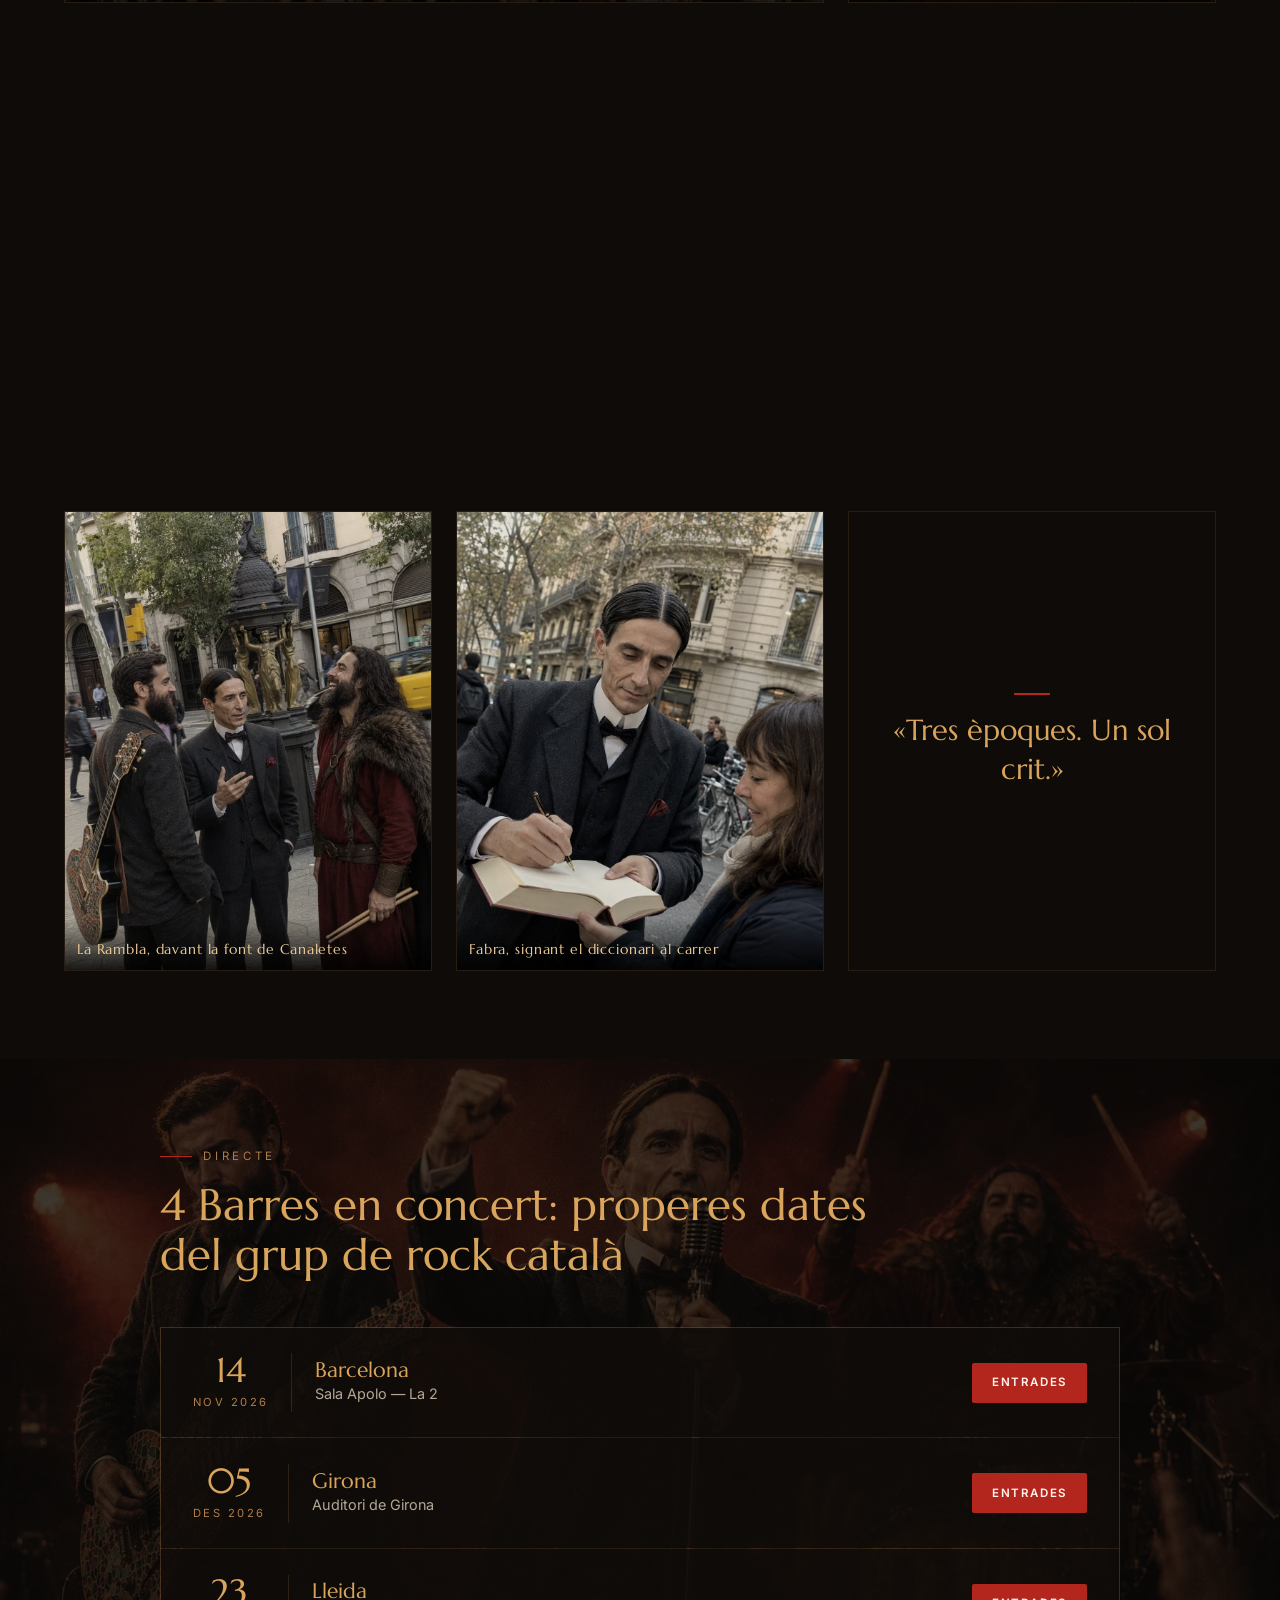
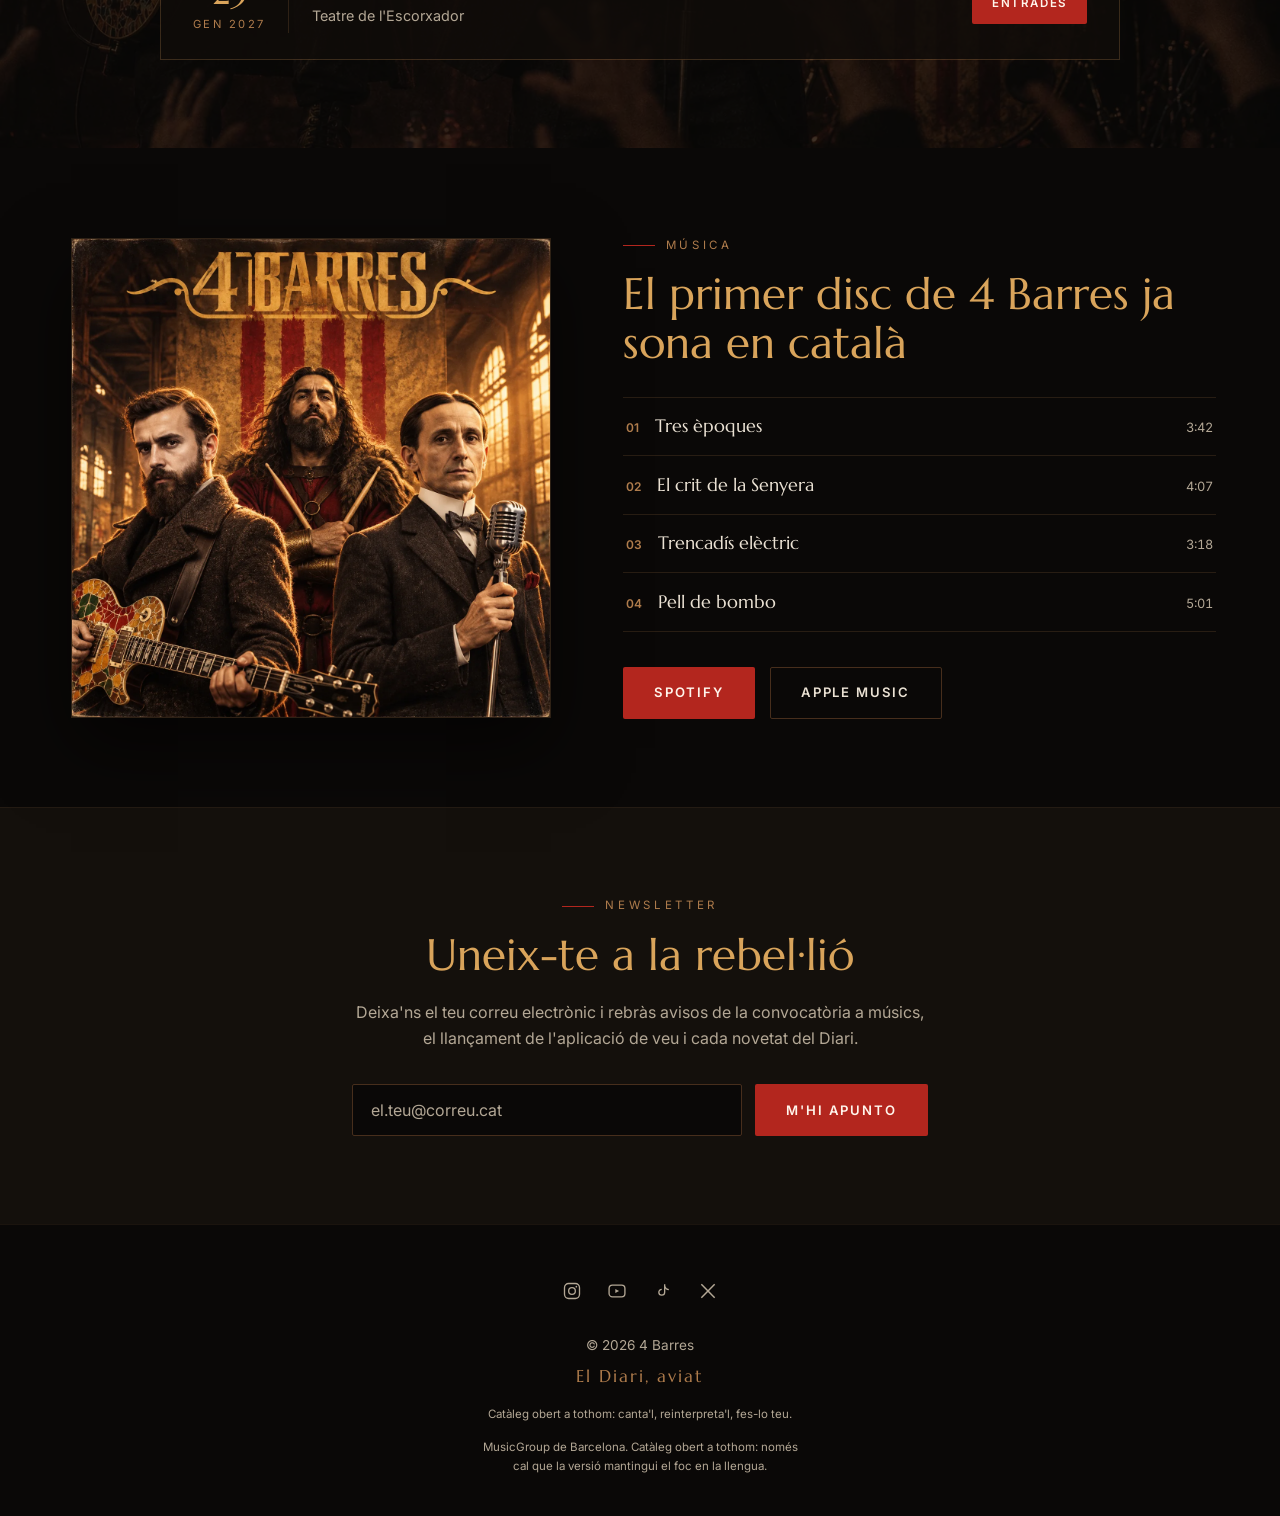
==== commit 824417fd: "Fix mobil: revelat segur (classe .js + trencacircuits de 2s); la pagina mai no queda en blanc" ====
--- a/index.html
+++ b/index.html
@@ -61,6 +61,8 @@
   <link href="https://fonts.googleapis.com/css2?family=Marcellus&family=Inter:wght@400;500;600&display=swap" rel="stylesheet">
 
   <link rel="stylesheet" href="style.css">
+  <!-- Marca de JS activa: el revelat només amaga contingut quan aquesta classe existeix -->
+  <script>document.documentElement.classList.add("js");</script>
 </head>
 <body>
 
--- a/style.css
+++ b/style.css
@@ -466,14 +466,18 @@
   margin: 0 auto 3rem;
 }
 
-/* Revelat en fer scroll (activat per JS amb IntersectionObserver) */
-.revelar {
+/* Revelat en fer scroll (activat per JS amb IntersectionObserver).
+   IMPORTANT: l'ocultació inicial només s'aplica amb la classe .js al root
+   (la posa el head); si el JS falla o no arriba a executar-se, el
+   contingut es mostra sempre. Un trencacircuits de 2 s al script ho
+   revela tot si l'observer no ha funcionat (alguns navegadors mòbils). */
+.js .revelar {
   opacity: 0;
   transform: translateY(32px);
   transition: opacity 0.8s cubic-bezier(0.22, 0.8, 0.35, 1), transform 0.8s cubic-bezier(0.22, 0.8, 0.35, 1);
 }
 
-.revelar.revelat {
+.js .revelar.revelat {
   opacity: 1;
   transform: translateY(0);
 }
@@ -940,9 +944,10 @@
   gap: 2.5rem;
 }
 
+/* Les miniatures es mostren senceres amb la seva proporció natural
+   (els thumbnails incorporen logo, número d'episodi i bafarades: cap retall) */
 .serie-p__foto {
   display: block;
-  aspect-ratio: 16 / 9;
   overflow: hidden;
   margin-bottom: 0.9rem;
   border: 1px solid rgba(175, 124, 76, 0.14);
@@ -954,31 +959,11 @@
 }
 
 .serie-p__foto img {
-  transition: transform 0.8s cubic-bezier(0.22, 0.8, 0.35, 1);
-}
-
-.serie-p__foto:hover img {
-  transform: scale(1.03);
-}
-
-.serie-p__cap-titol {
-  font-family: var(--sans);
-  font-weight: 500;
-  font-size: 1.05rem;
-  color: var(--ivori);
-  margin-bottom: 0.35rem;
-}
-
-.serie-p__cap-num {
-  font-weight: 800;
-  font-size: clamp(1.35rem, 2.2vw, 1.7rem);
-  letter-spacing: 0.04em;
-  text-transform: uppercase;
-  color: #ffffff;
-  margin-right: 0.35rem;
+  height: auto;
 }
 
 .serie-p__cap-desc {
+  margin-top: 0.9rem;
   font-size: 0.92rem;
   color: var(--ivori-mut);
   max-width: 62ch;
@@ -991,6 +976,7 @@
   align-items: center;
   justify-content: center;
   gap: 1rem;
+  aspect-ratio: 16 / 9;
   background-color: var(--negre);
   border: 2px dashed rgba(217, 164, 91, 0.55);
   cursor: default;
@@ -1017,6 +1003,54 @@
   font-size: 1rem;
   letter-spacing: 0.14em;
   color: var(--ambre);
+}
+
+/* ---------- El repartiment: sessió promocional (retrats + foto de grup) ---------- */
+.serie-p__repartiment {
+  margin-top: 3.5rem;
+}
+
+.repartiment__llista {
+  list-style: none;
+  margin: 1.6rem 0 0;
+  padding: 0;
+  display: grid;
+  gap: 2.5rem;
+}
+
+.repartiment__actor figure {
+  margin: 0;
+}
+
+/* Les fotos es mostren senceres amb la seva proporció natural */
+.repartiment__actor img {
+  height: auto;
+  border: 1px solid rgba(175, 124, 76, 0.18);
+}
+
+.repartiment__actor figcaption {
+  margin-top: 0.8rem;
+  font-family: var(--serif);
+  font-size: 1.05rem;
+  letter-spacing: 0.12em;
+  color: var(--or);
+}
+
+.repartiment__actor--grup figcaption {
+  text-align: center;
+}
+
+/* Entrada esglaonada: primer el retrat 1, després el 2, el 3 i la foto de grup */
+.repartiment__llista .revelar:nth-child(2) {
+  transition-delay: 0.12s;
+}
+
+.repartiment__llista .revelar:nth-child(3) {
+  transition-delay: 0.24s;
+}
+
+.repartiment__llista .revelar:nth-child(4) {
+  transition-delay: 0.36s;
 }
 
 .serie__disponible {
@@ -1039,11 +1073,12 @@
    detall (en si mateix és un resum visual de l'episodi) */
 .serie__fila-cap {
   max-width: 72rem;
-  margin: 0 auto 1.4rem;
+  margin: 0 auto 1.6rem;
   display: flex;
   align-items: center;
   justify-content: space-between;
-  gap: 1rem;
+  flex-wrap: wrap;
+  gap: 0.8rem 1rem;
 }
 
 .serie__fila-titol {
@@ -1055,22 +1090,32 @@
   color: var(--ivori);
 }
 
-/* Badge «Disponible a Netflix» amb la N de la marca, a la capçalera de la llista */
+/* Badge «Disponible a Netflix» amb la N de la marca, en format promocional */
 .serie__badge-netflix {
   display: flex;
   align-items: center;
-  gap: 0.5rem;
+  gap: 0.6rem;
   margin-left: auto;
-  font-size: 0.8rem;
-  letter-spacing: 0.14em;
+  padding: 0.55rem 1.1rem;
+  background-color: rgba(0, 0, 0, 0.55);
+  border: 1px solid rgba(229, 9, 20, 0.45);
+  border-radius: 999px;
+  font-size: 1rem;
+  letter-spacing: 0.1em;
   text-transform: uppercase;
-  color: var(--ivori-mut);
+  color: #f2ede4;
   white-space: nowrap;
+}
+
+.serie__badge-netflix .serie__netflix {
+  font-size: 1.15em;
+  letter-spacing: 0.06em;
 }
 
 .serie__netflix-n {
   display: block;
-  transform: translateY(1px);
+  width: 1.5rem;
+  height: 1.5rem;
 }
 
 /* La miniatura sencera és clicable: obre el visor gairebé a pantalla completa.
